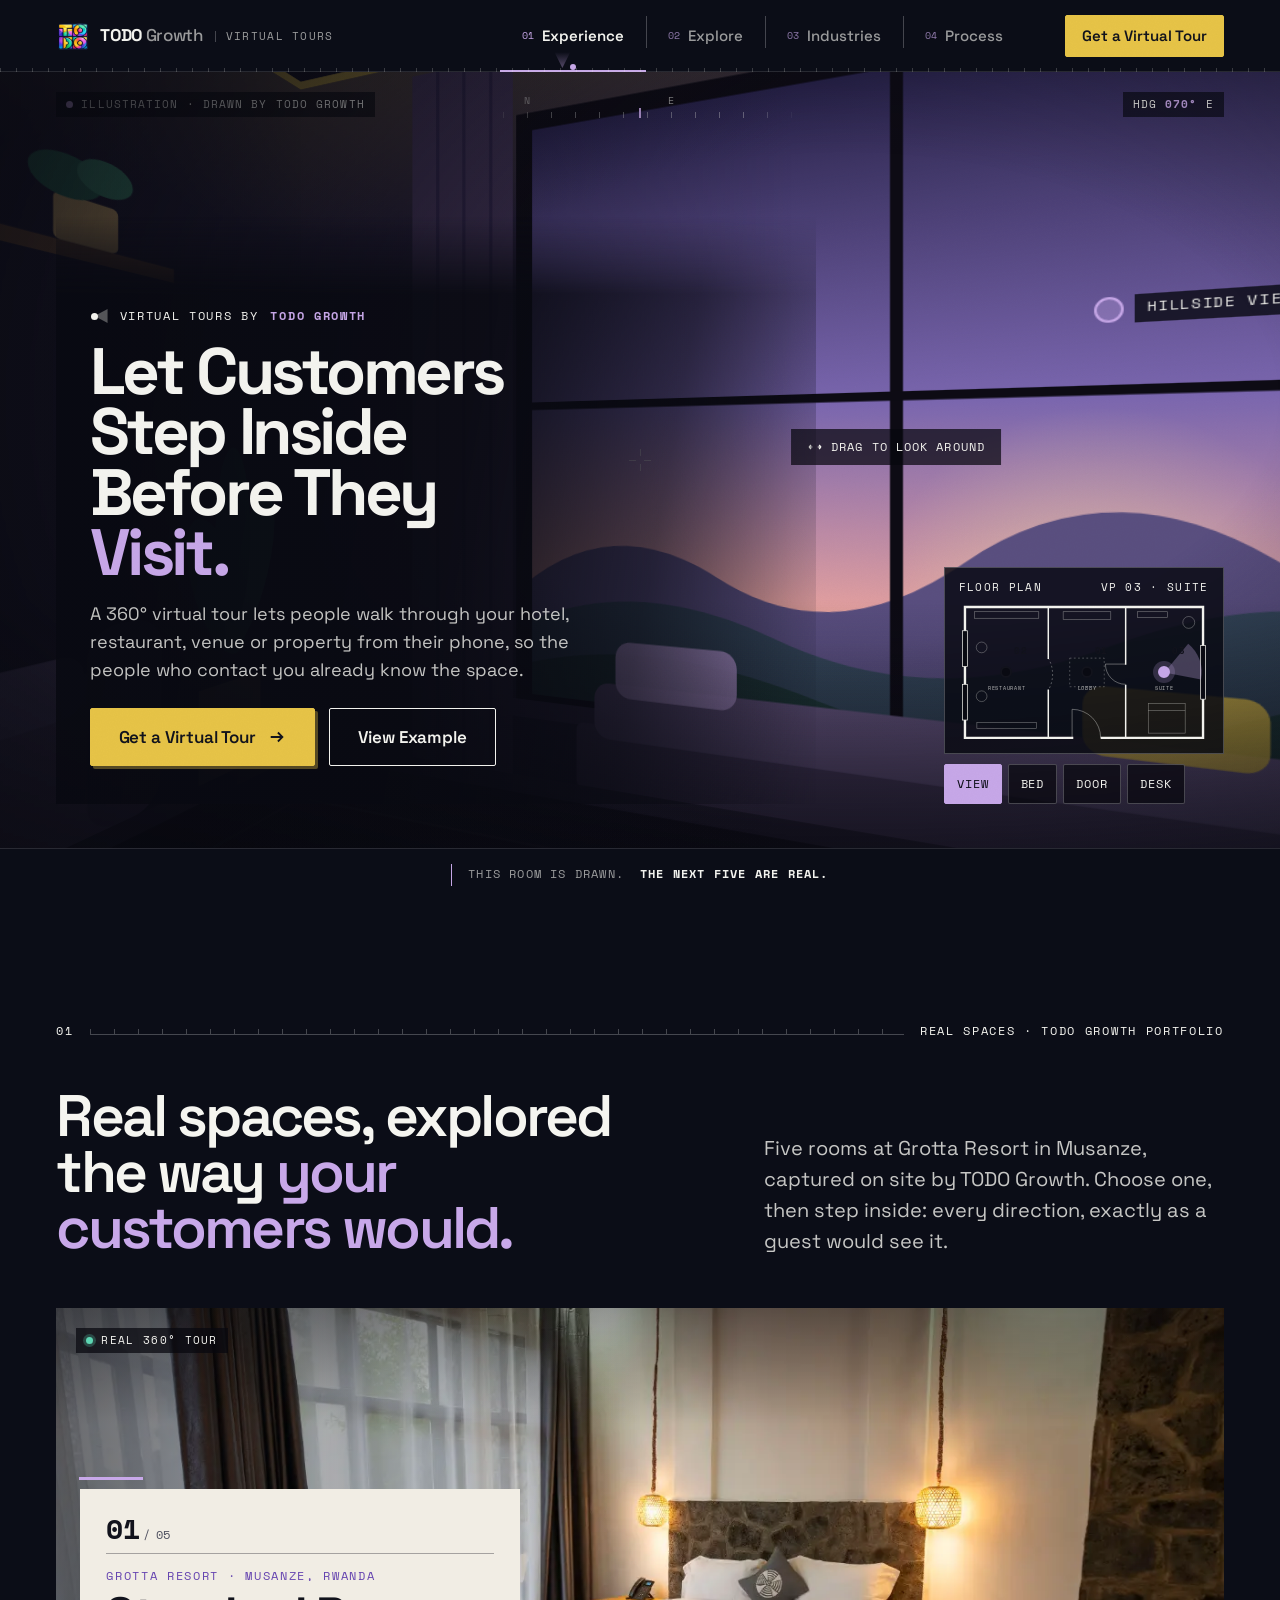
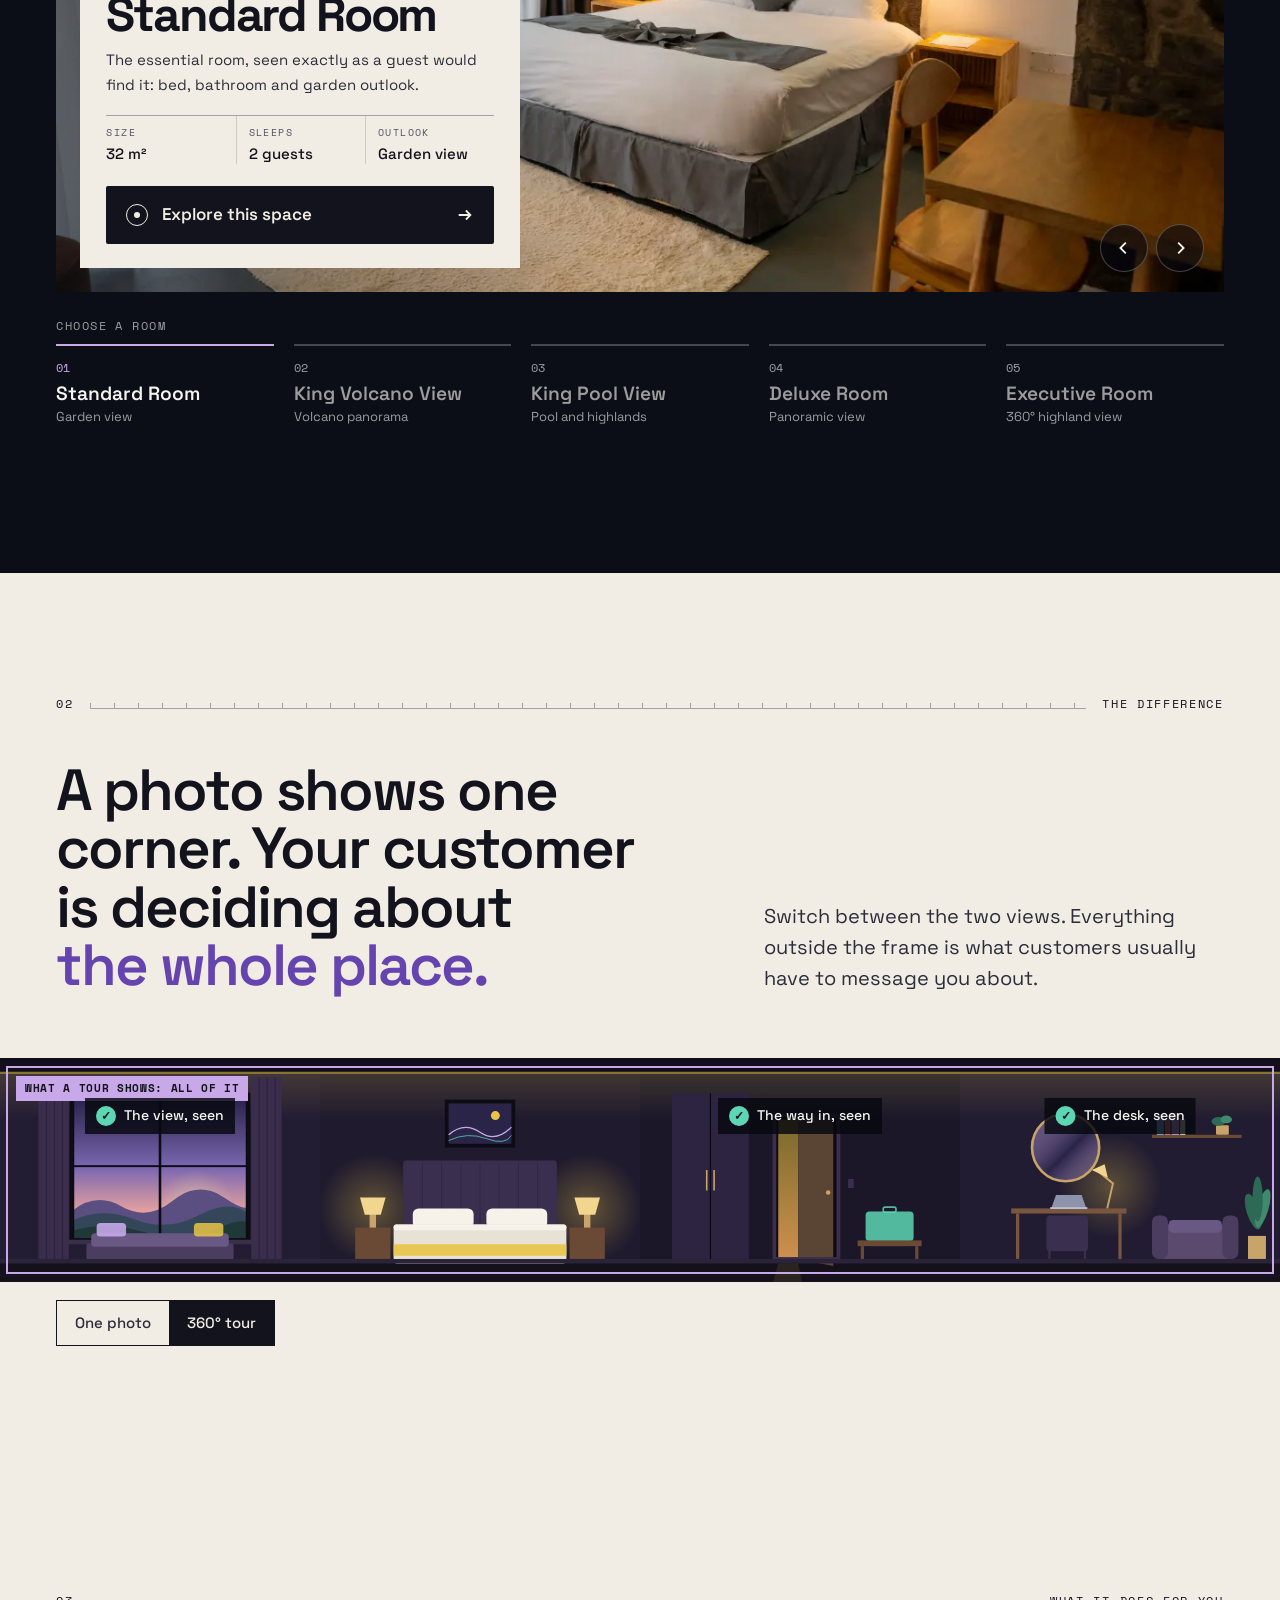
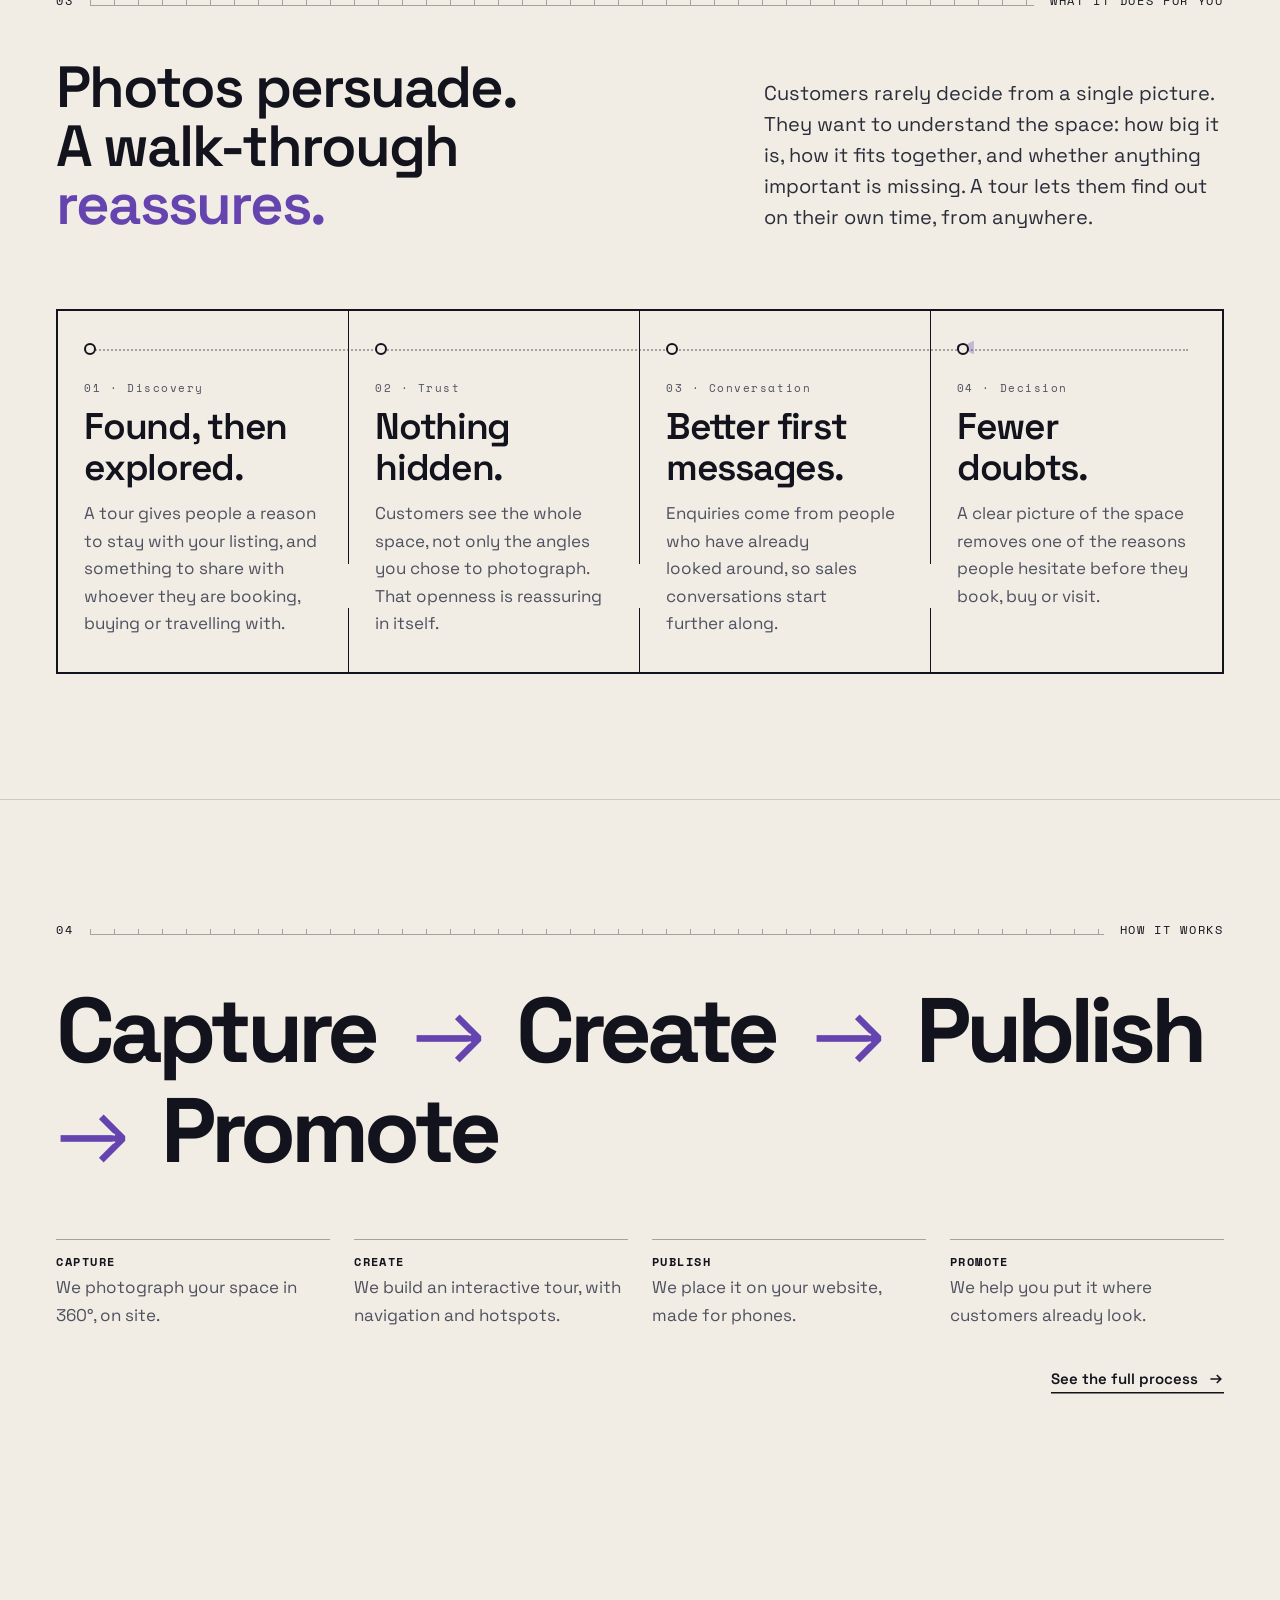
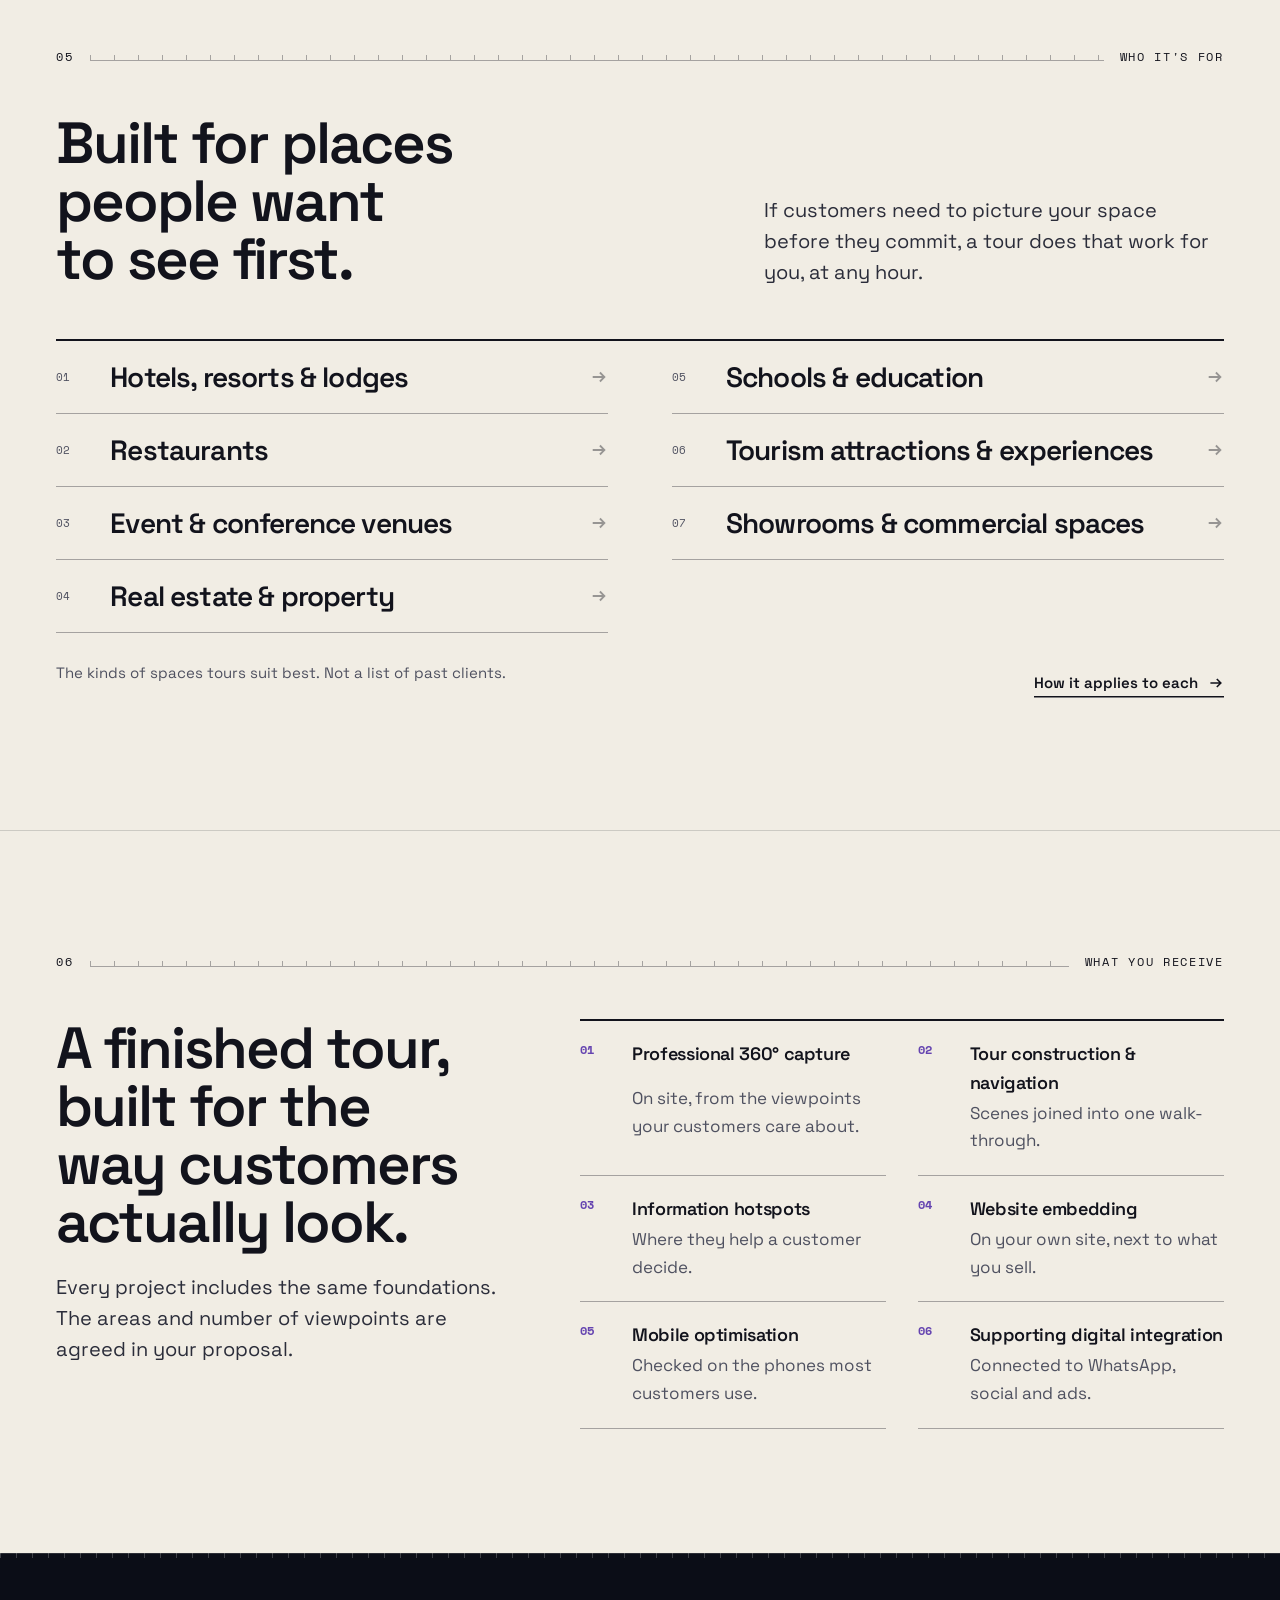
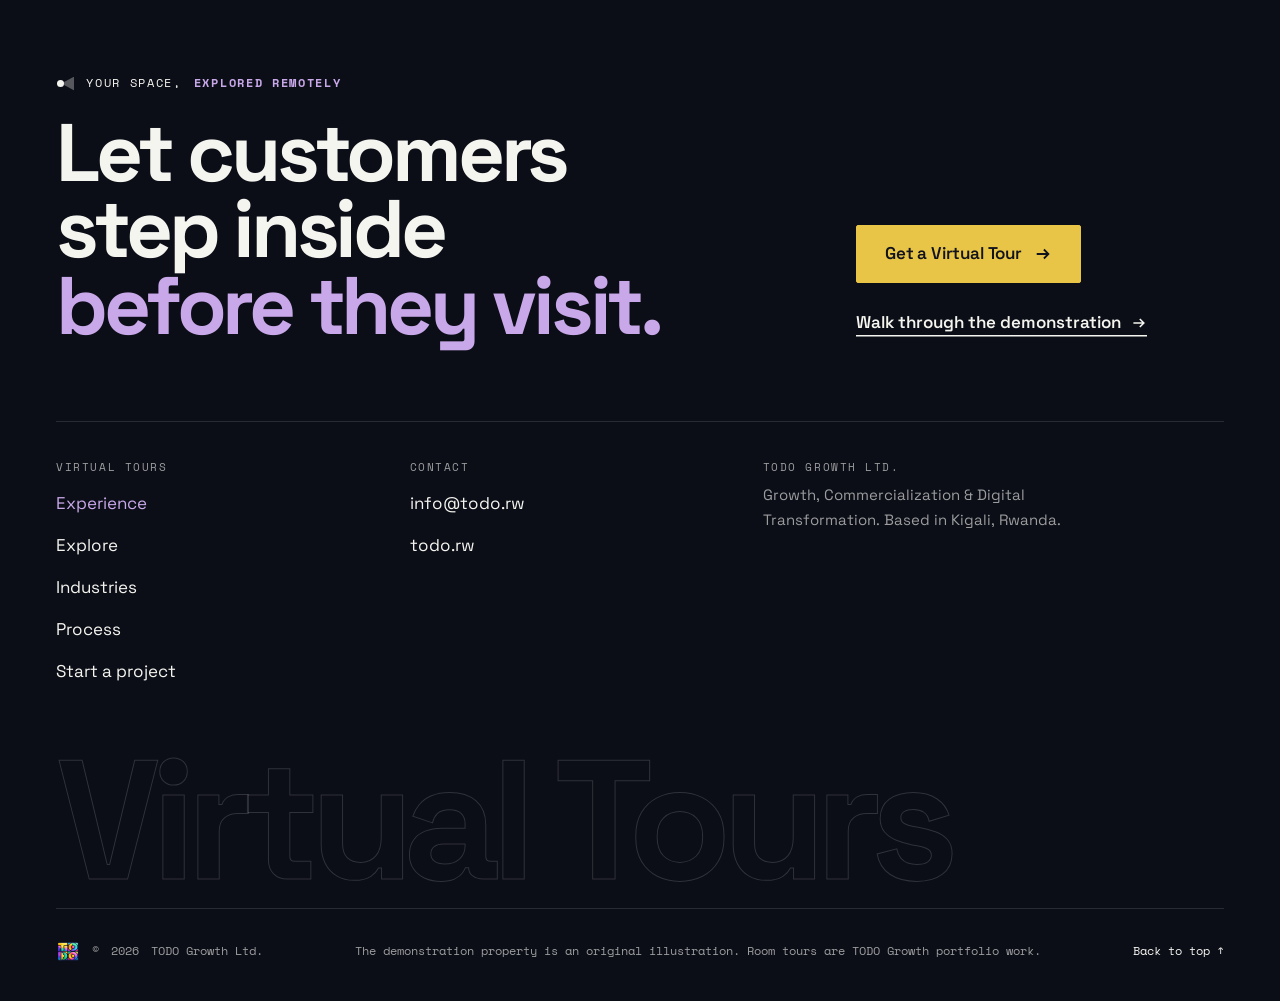
==== index.html @ 9c215174 "first commit" ====
<!doctype html>
<html lang="en">
  <head>
    <meta charset="utf-8" />
    <meta name="viewport" content="width=device-width, initial-scale=1" />
    <meta name="robots" content="noindex" />
    <title>Virtual Tours | TODO Growth</title>
    <script>
      // Keep UTM parameters and fbclid when forwarding to the landing page.
      location.replace("virtual-tours/" + location.search + location.hash);
    </script>
    <noscript><meta http-equiv="refresh" content="0; url=virtual-tours/" /></noscript>
  </head>
  <body style="background: #0b0d17; color: #f5f5f0; font-family: system-ui, sans-serif">
    <p><a href="virtual-tours/" style="color: #e8c547">Continue to TODO Growth Virtual Tours</a></p>
  </body>
</html>
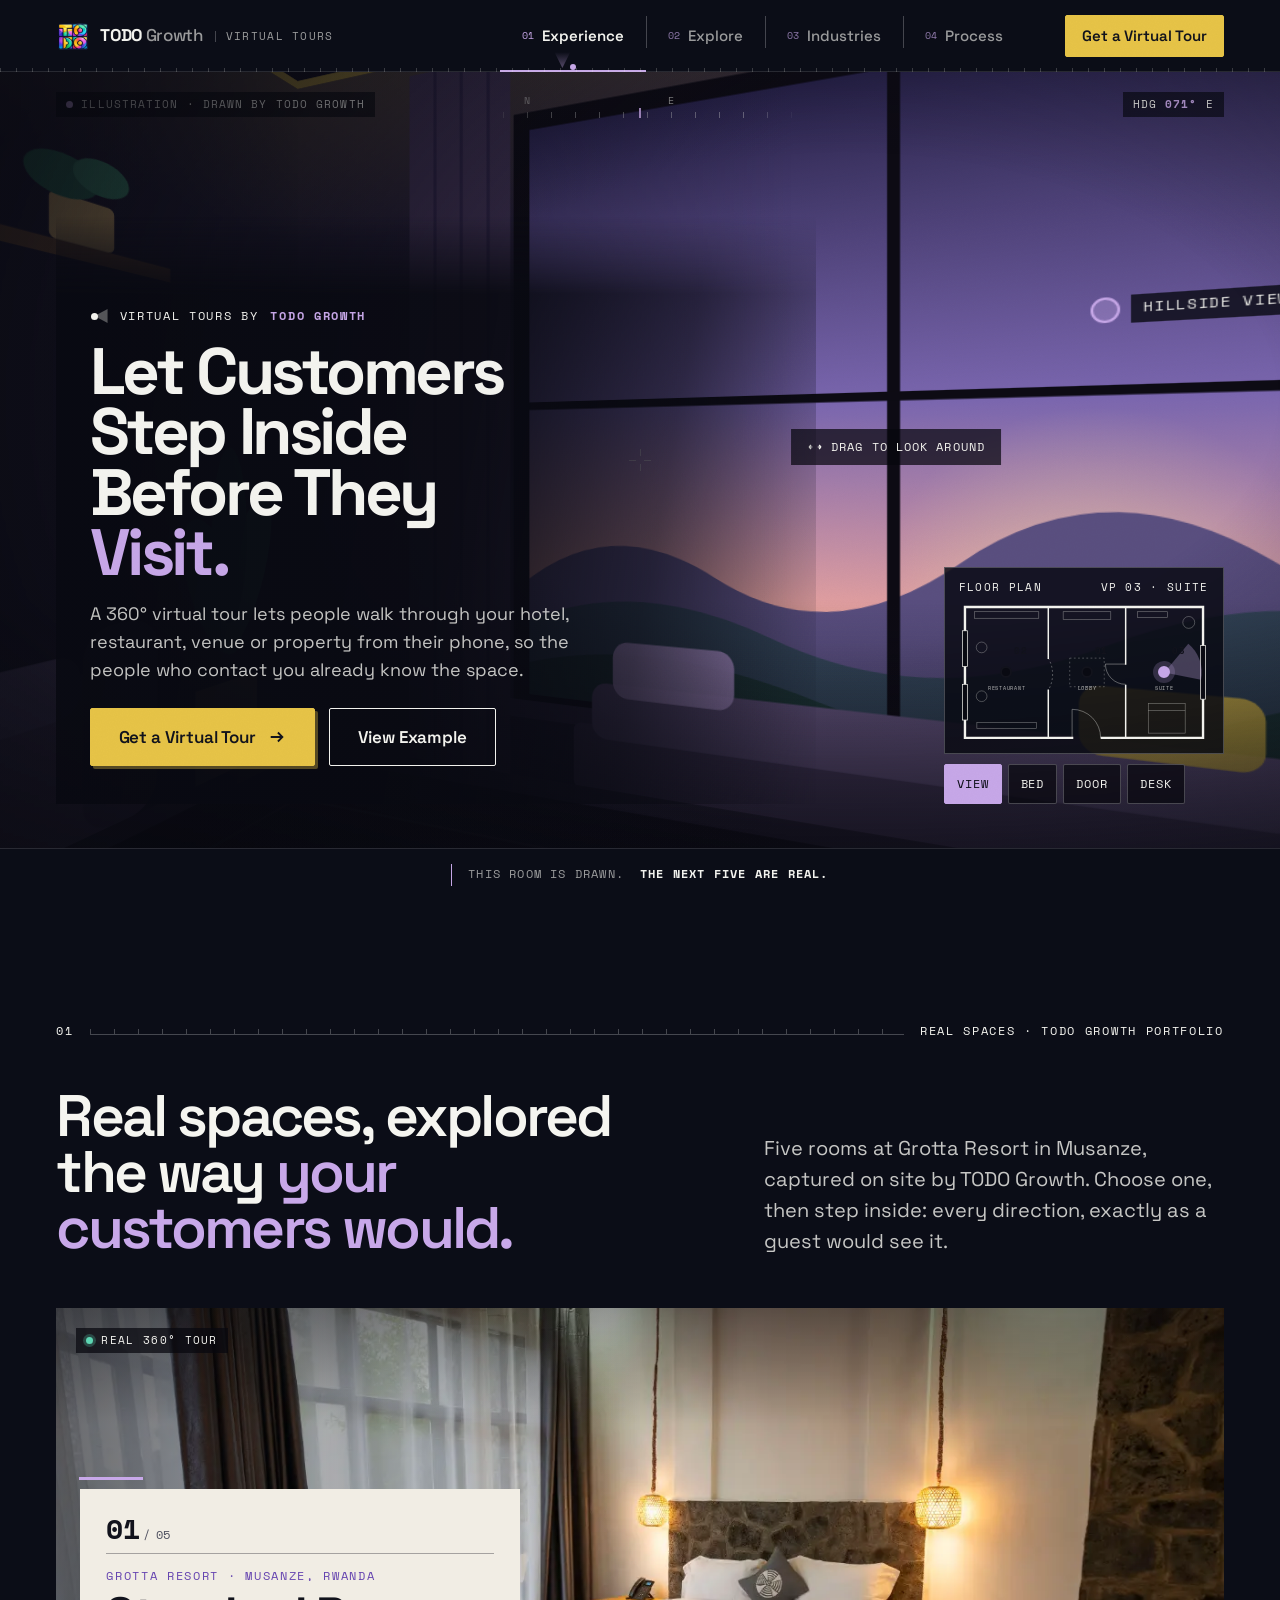
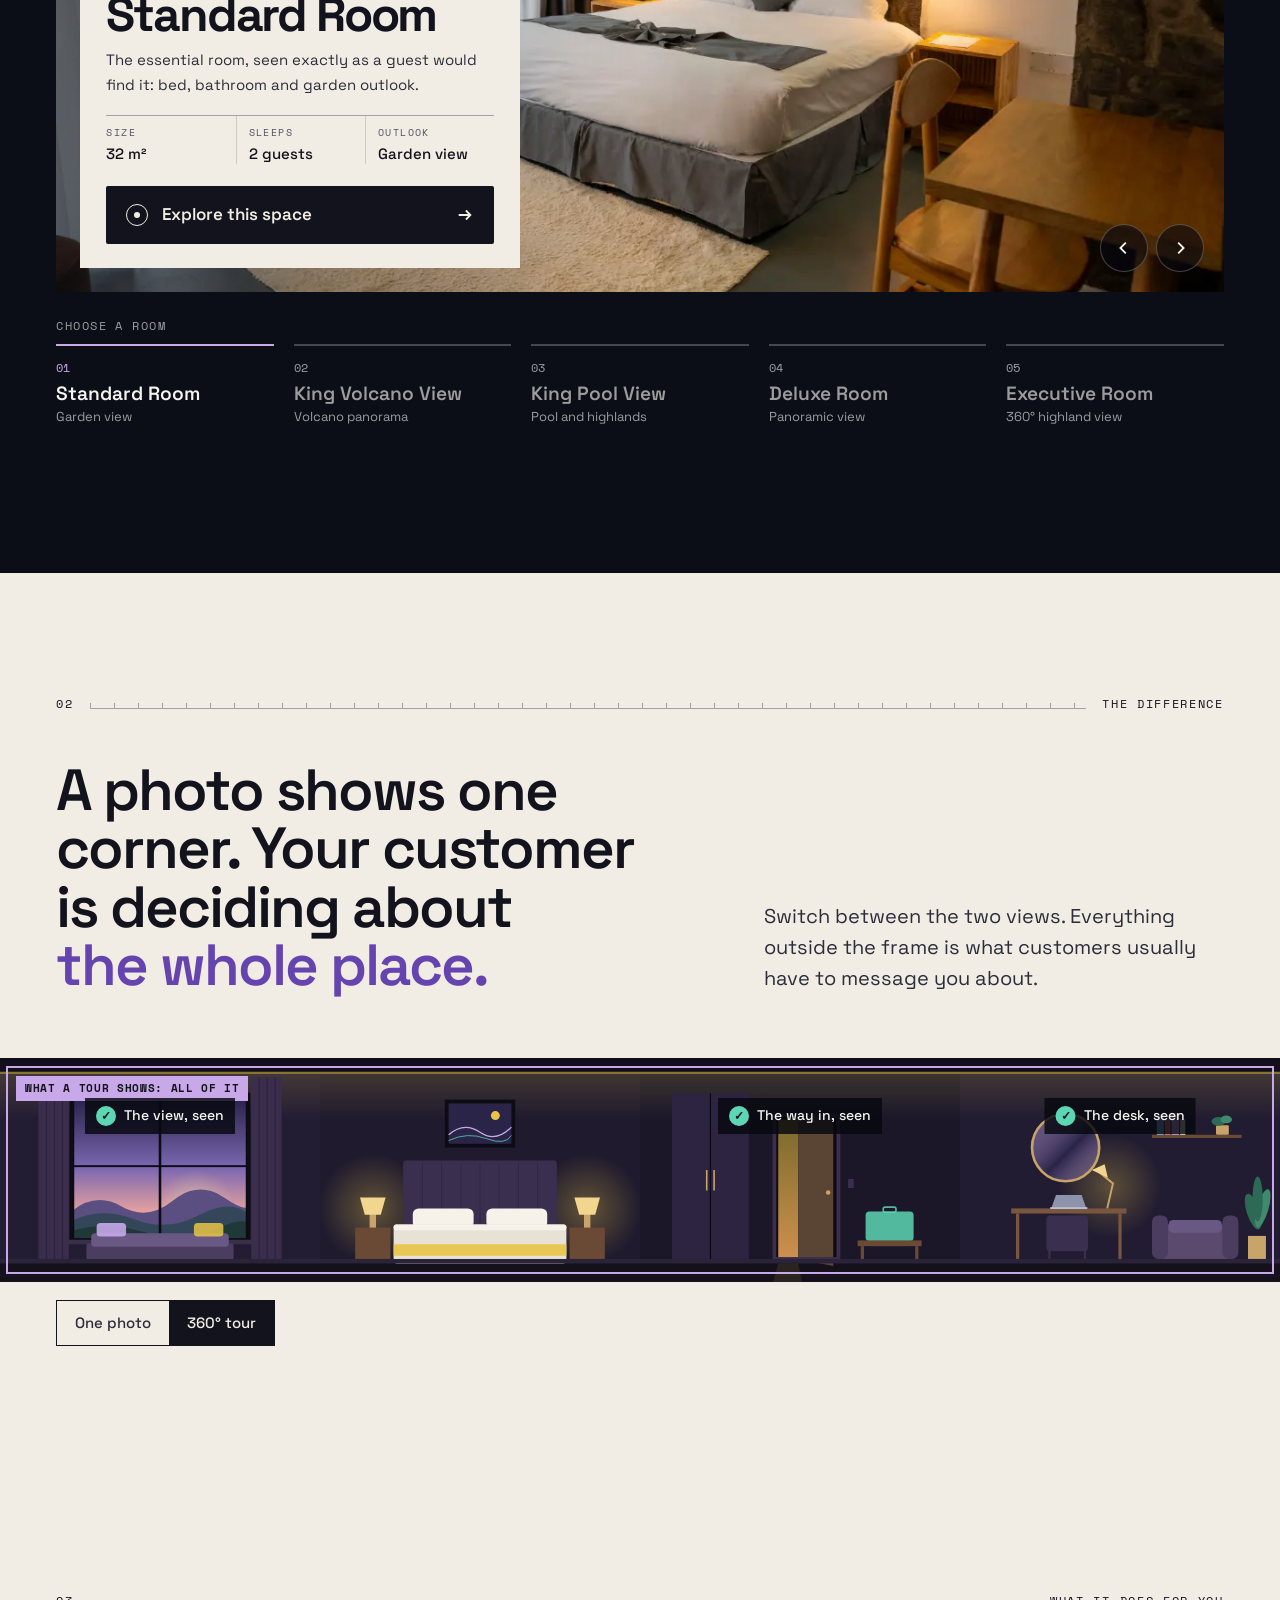
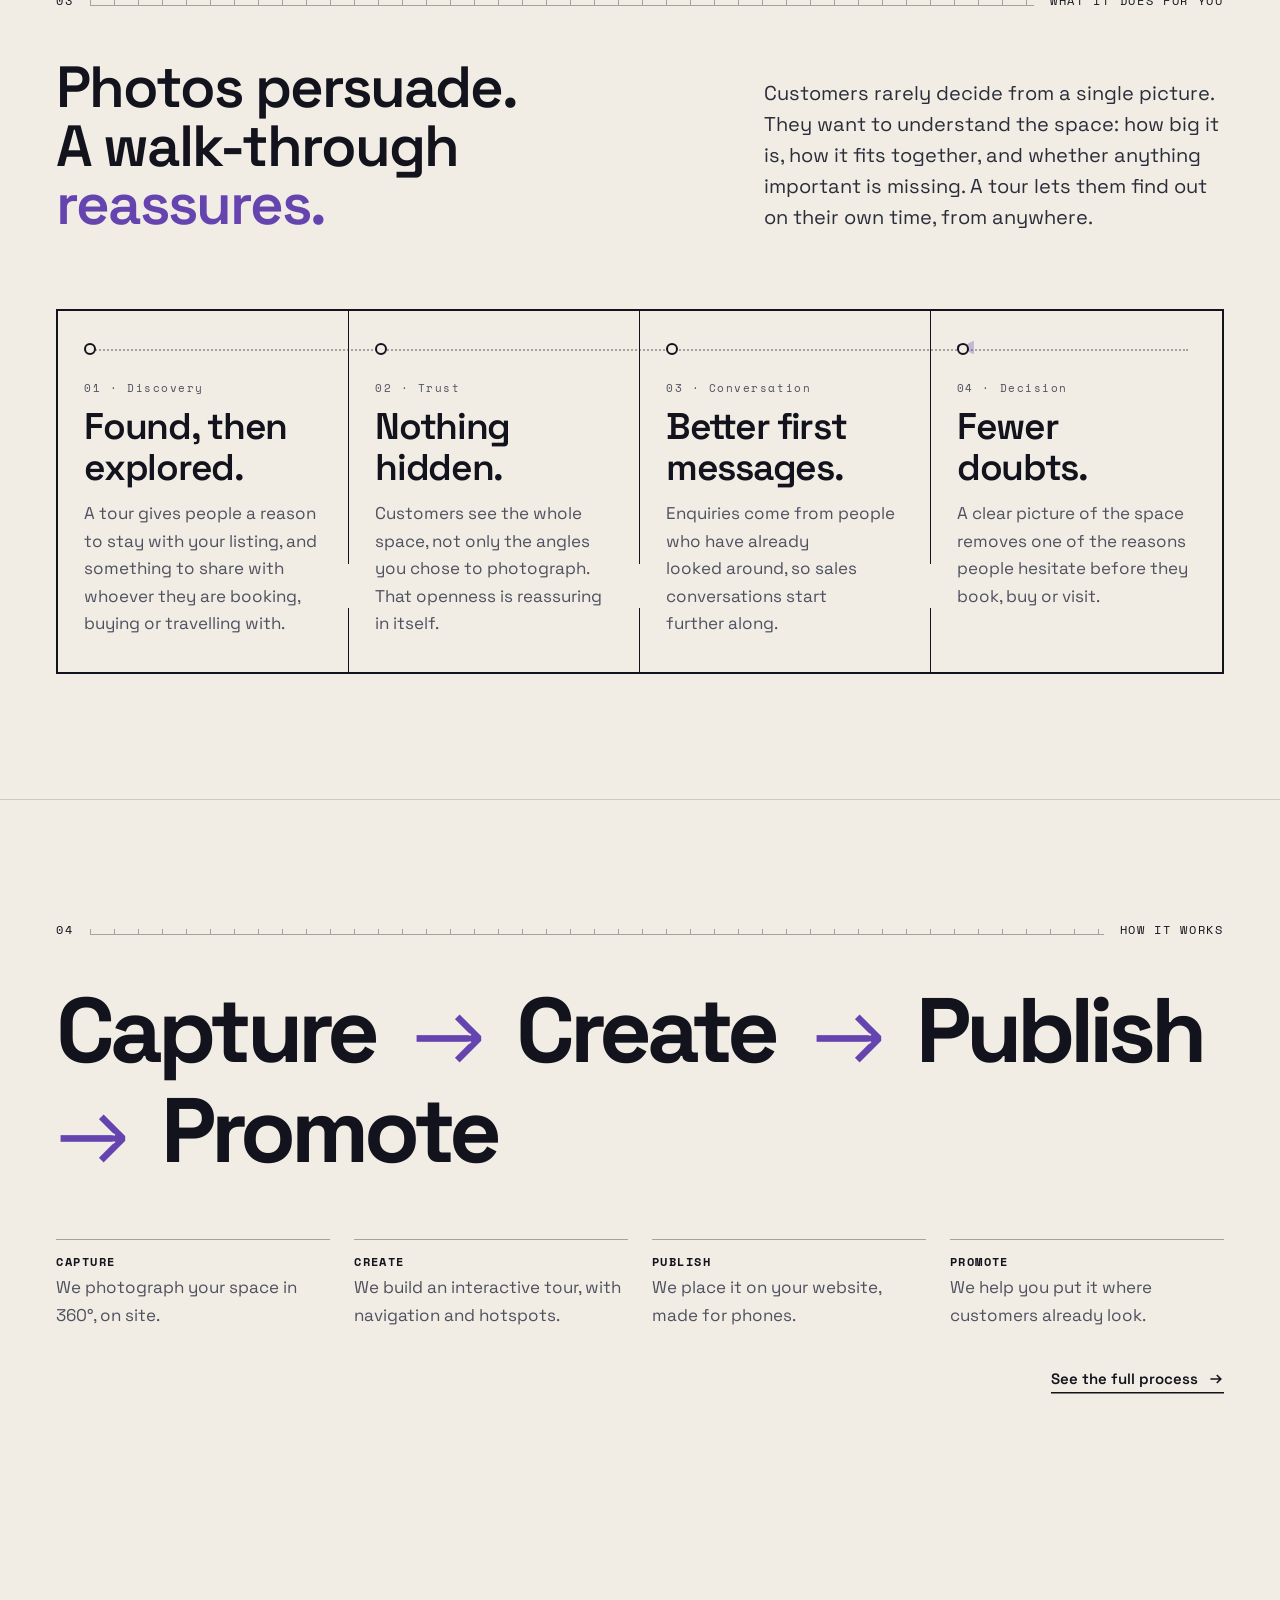
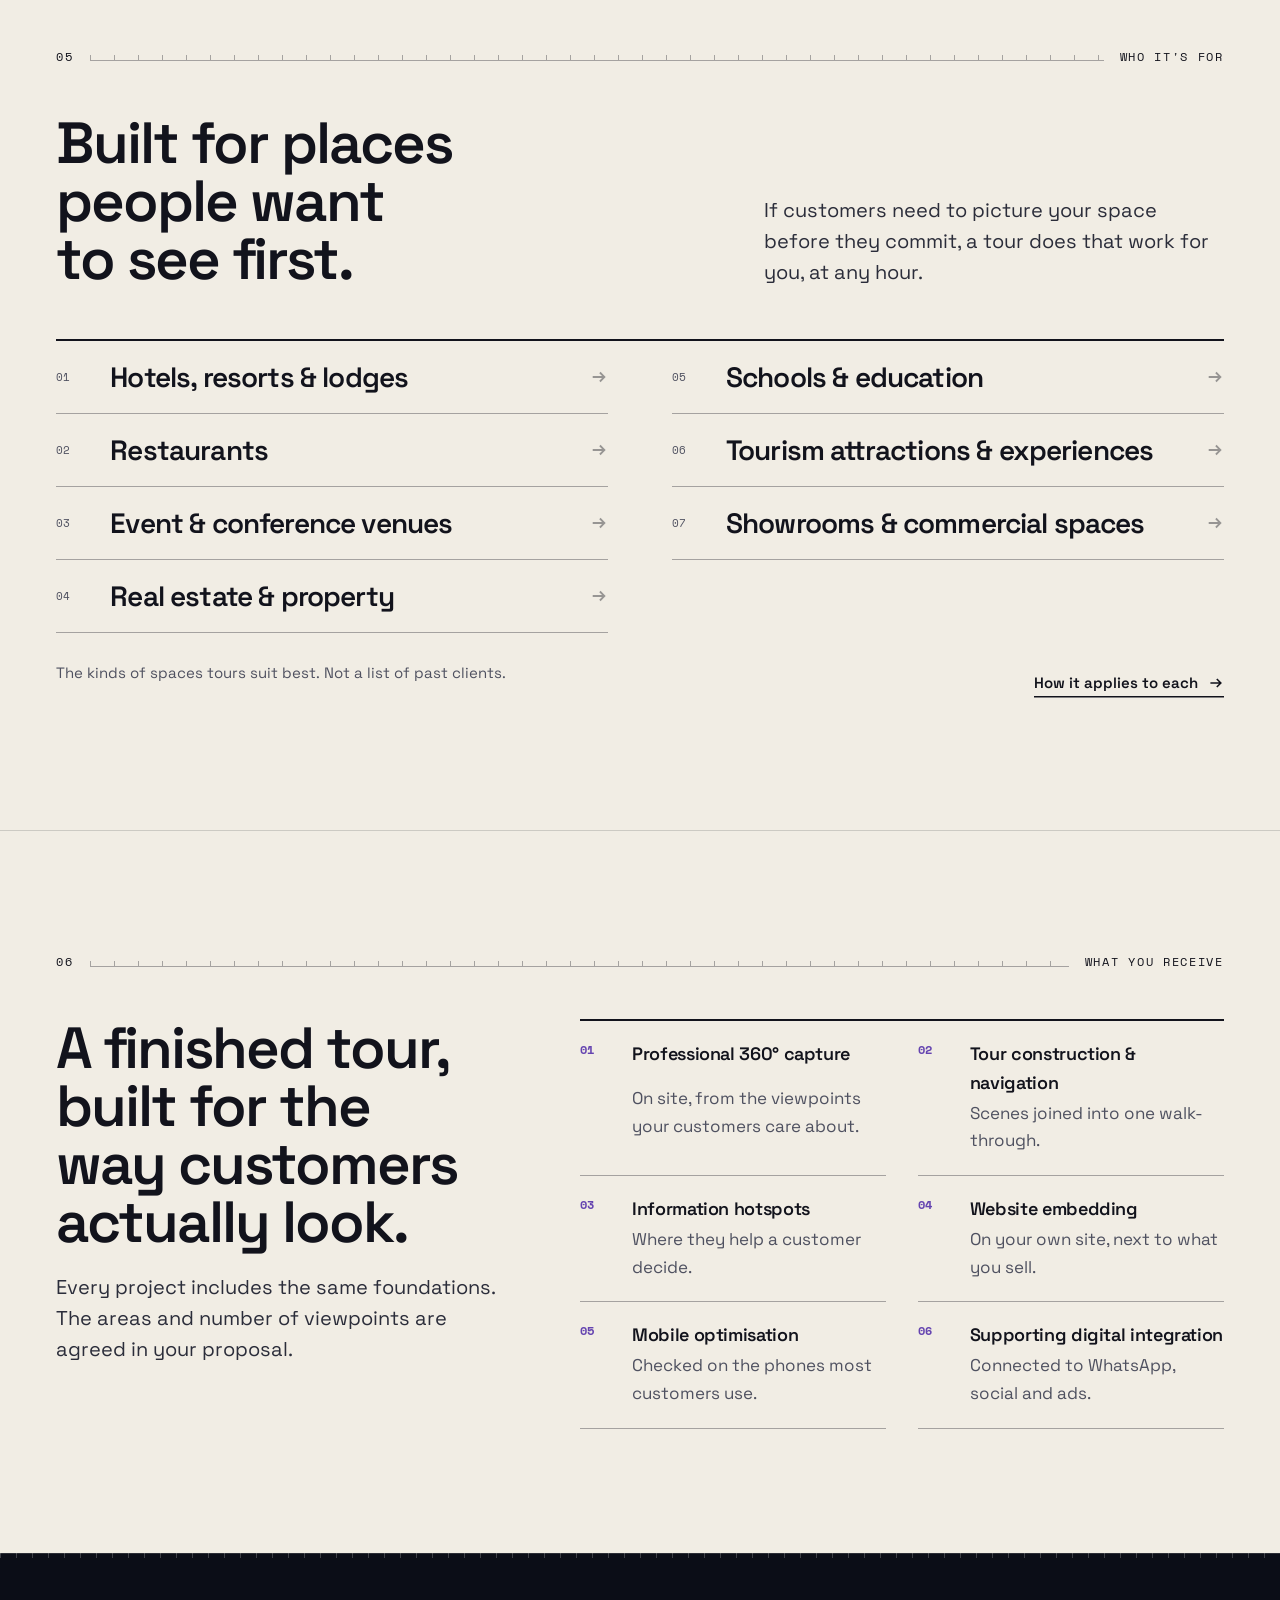
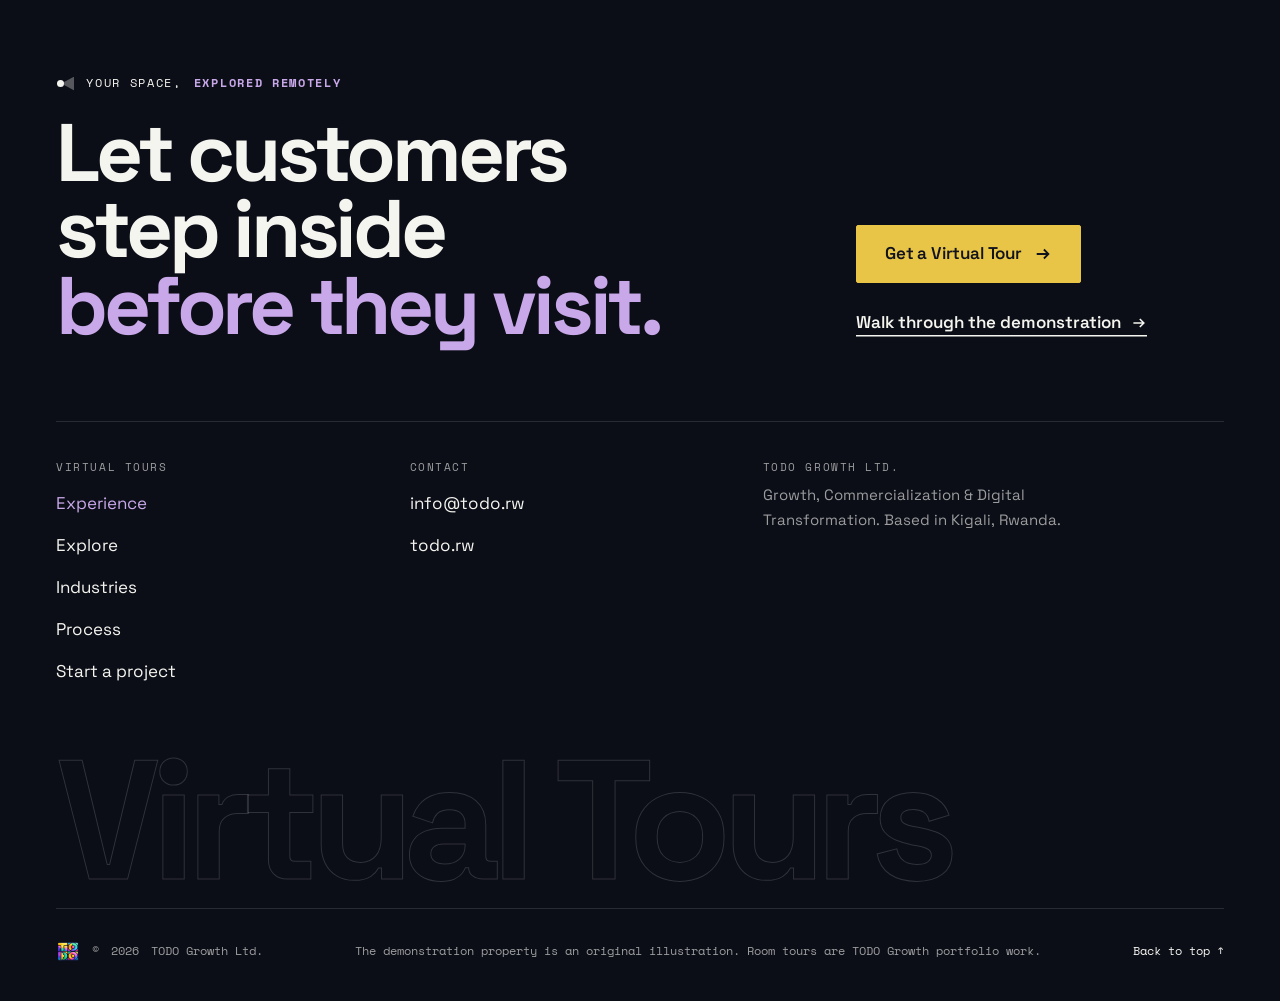
==== commit 7072aa9e: "root changes" ====
--- a/index.html
+++ b/index.html
@@ -1,17 +1,305 @@
 <!doctype html>
-<html lang="en">
+<html lang="en" class="no-js">
   <head>
     <meta charset="utf-8" />
-    <meta name="viewport" content="width=device-width, initial-scale=1" />
-    <meta name="robots" content="noindex" />
-    <title>Virtual Tours | TODO Growth</title>
-    <script>
-      // Keep UTM parameters and fbclid when forwarding to the landing page.
-      location.replace("virtual-tours/" + location.search + location.hash);
-    </script>
-    <noscript><meta http-equiv="refresh" content="0; url=virtual-tours/" /></noscript>
+    <meta name="viewport" content="width=device-width, initial-scale=1, viewport-fit=cover" />
+    <title>Virtual Tours: Let Customers Step Inside Before They Visit | TODO Growth</title>
+    <meta name="description" content="360° virtual tours for hotels, restaurants, venues, property, schools, attractions and showrooms. Captured on site, built to explore on any phone, ready for your website. By TODO Growth, Kigali." />
+    <!-- Paid-traffic landing pages: kept out of search results. Remove if organic indexing is wanted. -->
+    <meta name="robots" content="noindex, follow" />
+    <meta name="theme-color" content="#f1ede4" />
+    <meta property="og:type" content="website" />
+    <meta property="og:site_name" content="TODO Growth" />
+    <meta property="og:title" content="Let Customers Step Inside Before They Visit | TODO Growth" />
+    <meta property="og:description" content="Immersive 360° virtual tours that help customers explore your space before they book, buy or visit." />
+    <link rel="icon" type="image/webp" href="assets/img/brand/todo-logo-192.webp" />
+    <link rel="preconnect" href="https://fonts.googleapis.com" />
+    <link rel="preconnect" href="https://fonts.gstatic.com" crossorigin />
+    <link rel="stylesheet" href="https://fonts.googleapis.com/css2?family=Space+Grotesk:wght@400;500;600;700&amp;family=Space+Mono:wght@400;700&amp;display=swap" media="print" onload="this.media='all'" />
+    <noscript><link rel="stylesheet" href="https://fonts.googleapis.com/css2?family=Space+Grotesk:wght@400;500;600;700&amp;family=Space+Mono:wght@400;700&amp;display=swap" /></noscript>
+    <link rel="stylesheet" href="assets/css/site.css" />
+    <script>document.documentElement.classList.replace("no-js", "js");</script>
+    <link rel="modulepreload" href="assets/js/config.js" />
+    <link rel="modulepreload" href="assets/js/attribution.js" />
+    <link rel="modulepreload" href="assets/js/tracking.js" />
+    <link rel="modulepreload" href="assets/js/site.js" />
+    <link rel="modulepreload" href="assets/js/room-art.js" />
+    <link rel="modulepreload" href="assets/js/demo-room.js" />
+    <script type="module" src="assets/js/main.js"></script>
   </head>
-  <body style="background: #0b0d17; color: #f5f5f0; font-family: system-ui, sans-serif">
-    <p><a href="virtual-tours/" style="color: #e8c547">Continue to TODO Growth Virtual Tours</a></p>
+
+  <body data-page="experience">
+    <a class="skip-link" href="#main">Skip to content</a>
+    <div class="review-bar" data-review-bar hidden>
+      <div class="wrap review-bar-inner"><strong>Review mode. Not the production view.</strong><span data-review-list></span><a data-review-prod href="?review=0">See production view</a></div>
+    </div>
+
+    <header class="site-head" data-head>
+      <div class="wrap site-head-inner">
+        <a class="brand" href="./" aria-label="TODO Growth Virtual Tours, home">
+          <img src="assets/img/brand/todo-logo-192.webp" alt="" width="34" height="34" />
+          <span class="brand-word">TODO <span>Growth</span></span>
+          <span class="brand-tag">Virtual Tours</span>
+        </a>
+        <nav class="nav" aria-label="Main" data-nav>
+          <ul>
+            <li><a href="./" aria-current="page"><span class="n">01</span>Experience</a></li>
+            <li><a href="explore/"><span class="n">02</span>Explore</a></li>
+            <li><a href="industries/"><span class="n">03</span>Industries</a></li>
+            <li><a href="process/"><span class="n">04</span>Process</a></li>
+          </ul>
+          <span class="nav-marker" aria-hidden="true" data-nav-marker></span>
+        </nav>
+        <a class="btn btn-primary btn-sm head-cta" href="start/" data-placement="header">Get a Virtual Tour</a>
+        <button class="menu-btn" type="button" aria-expanded="false" aria-controls="menu" data-menu-open><span class="menu-btn-icon" aria-hidden="true"></span>Menu</button>
+      </div>
+    </header>
+
+    <div class="menu" id="menu" role="dialog" aria-modal="true" aria-label="Site menu" data-menu>
+      <div class="wrap">
+        <div class="menu-top">
+          <span class="brand"><img src="assets/img/brand/todo-logo-192.webp" alt="" width="34" height="34" /><span class="brand-word">TODO <span>Growth</span></span></span>
+          <button class="menu-btn" type="button" data-menu-close>Close</button>
+        </div>
+        <ul class="menu-plan">
+          <li style="--i: 0"><a href="./" aria-current="page"><span class="vp" aria-hidden="true"></span><span class="room-no">01</span><span><span class="room-name">Experience</span><br /><span class="room-desc">The idea, in one walk-through</span></span></a></li>
+          <li style="--i: 1"><a href="explore/"><span class="vp" aria-hidden="true"></span><span class="room-no">02</span><span><span class="room-name">Explore</span><br /><span class="room-desc">Try the demonstration</span></span></a></li>
+          <li style="--i: 2"><a href="industries/"><span class="vp" aria-hidden="true"></span><span class="room-no">03</span><span><span class="room-name">Industries</span><br /><span class="room-desc">Where tours help</span></span></a></li>
+          <li style="--i: 3"><a href="process/"><span class="vp" aria-hidden="true"></span><span class="room-no">04</span><span><span class="room-name">Process</span><br /><span class="room-desc">How a project runs</span></span></a></li>
+        </ul>
+        <div class="menu-cta">
+          <a class="btn btn-primary btn-lg btn-block" href="start/" data-placement="menu">Get a Virtual Tour</a>
+          <a class="btn btn-ghost btn-block" data-wa data-contact="whatsapp" data-placement="menu" href="#" target="_blank" rel="noopener noreferrer" hidden>Chat on WhatsApp</a>
+          <p class="menu-meta">05 · Start a project · <a data-email data-contact="email" data-placement="menu" href="mailto:info@todo.rw">info@todo.rw</a></p>
+        </div>
+      </div>
+    </div>
+
+    <main id="main">
+      <!-- ═════════ HERO: THE THRESHOLD ═════════ -->
+      <section class="hero hx night" aria-labelledby="hero-title" data-room-scope>
+        <div class="hx-stage hero-aperture">
+          <div class="room" data-room>
+            <div class="room-viewport" data-room-viewport tabindex="0" role="group" aria-roledescription="360° viewer" aria-label="Illustrated demonstration suite, drawn by TODO Growth" aria-describedby="room-help"></div>
+            <div class="room-hud" aria-hidden="true">
+              <span class="hud-tag"><i></i>Illustration<span class="hide-sm"> · drawn by TODO Growth</span></span>
+              <span class="hud-heading">HDG <b data-room-heading>000°</b> <span data-room-cardinal>N</span></span>
+              <span class="hud-reticle"></span>
+              <span class="hud-hint"><svg viewBox="0 0 24 24" width="16" height="16"><path d="M8 12H3m0 0l3-3m-3 3l3 3M16 12h5m0 0l-3-3m3 3l-3 3" fill="none" stroke="currentColor" stroke-width="1.8"/></svg>Drag to look around</span>
+              <div class="hud-compass">
+                <div class="hud-compass-track" data-room-compass>
+                  <span style="--a: -360">N</span><span style="--a: -270">E</span><span style="--a: -180">S</span><span style="--a: -90">W</span><span style="--a: 0">N</span><span style="--a: 90">E</span><span style="--a: 180">S</span><span style="--a: 270">W</span><span style="--a: 360">N</span><span style="--a: 450">E</span><span style="--a: 540">S</span><span style="--a: 630">W</span>
+                </div>
+                <span class="hud-compass-caret"></span>
+              </div>
+            </div>
+            <p id="room-help" class="sr-only">An illustrated room you can look around. Use the left and right arrow keys to turn, up and down to tilt, and Home to face the window. Or use the Turn to buttons.</p>
+            <p class="sr-only" aria-live="polite" data-room-live></p>
+          </div>
+          <div class="hx-doors" aria-hidden="true">
+            <span class="hx-door hx-door--l"><span class="hx-door-mark">VP 03</span></span>
+            <span class="hx-door hx-door--r"><span class="hx-door-mark">Suite · 360°</span></span>
+          </div>
+        </div>
+
+        <div class="hx-plate">
+          <div class="hx-head">
+            <p class="eyebrow in-rise" style="--d: 0"><span class="vp" aria-hidden="true"></span>Virtual tours by <b>TODO Growth</b></p>
+            <h1 id="hero-title" class="hero-title">
+              <span class="ln" style="--d: 1">Let Customers</span>
+              <span class="ln" style="--d: 2">Step Inside</span>
+              <span class="ln" style="--d: 3">Before They</span>
+              <span class="ln hl" style="--d: 4">Visit.</span>
+            </h1>
+          </div>
+          <p class="lead hero-lead in-rise" style="--d: 3">A 360° virtual tour lets people walk through your hotel, restaurant, venue or property from their phone, so the people who contact you already know the space.</p>
+          <div class="hero-ctas in-rise" style="--d: 2" data-hero-ctas>
+            <a class="btn btn-primary btn-lg" href="start/" data-placement="hero">Get a Virtual Tour <svg class="arr" viewBox="0 0 20 20" width="18" height="18" aria-hidden="true"><path d="M3 10h13M11 5l5 5-5 5" fill="none" stroke="currentColor" stroke-width="2"/></svg></a>
+            <a class="btn btn-ghost btn-lg" href="explore/" data-view-example>View Example</a>
+          </div>
+        </div>
+
+        <div class="hx-tools">
+          <div class="plan-card hero-plan">
+            <p class="plan-card-title"><span>Floor plan</span><span>VP 03 · <span data-room-name>Suite</span></span></p>
+            <div class="plan" data-room-plan></div>
+          </div>
+          <div class="room-turns" role="group" aria-label="Turn to" data-room-turns></div>
+        </div>
+
+        <a class="hx-next" href="#spaces"><span class="hx-next-line" aria-hidden="true"></span>This room is drawn. <b>The next five are real.</b></a>
+      </section>
+
+      <!-- ═════════ REAL SPACES ═════════ -->
+      <section class="gallery night" id="spaces" aria-labelledby="spaces-title">
+        <div class="wrap">
+          <div class="rule" data-reveal><span>01</span><span class="rule-line"></span><span>Real spaces · TODO Growth portfolio</span></div>
+          <div class="gallery-head">
+            <h2 id="spaces-title" data-reveal>Real spaces, explored the way <span class="hl">your customers would.</span></h2>
+            <p class="lead" data-reveal style="--i: 1" data-gallery-lead>Five rooms at Grotta Resort in Musanze, captured on site by TODO Growth. Choose one, then step inside: every direction, exactly as a guest would see it.</p>
+          </div>
+          <div data-gallery data-start-href="start/" data-explore-href="explore/"></div>
+        </div>
+      </section>
+
+      <!-- ═════════ COMPARE ═════════ -->
+      <section class="compare" aria-labelledby="compare-title">
+        <div class="wrap">
+          <div class="rule" data-reveal><span>02</span><span class="rule-line"></span><span>The difference</span></div>
+          <div class="compare-head">
+            <h2 id="compare-title" data-reveal>A photo shows one corner. Your customer is deciding about <span class="hl">the whole place.</span></h2>
+            <p class="lead" data-reveal style="--i: 1">Switch between the two views. Everything outside the frame is what customers usually have to message you about.</p>
+          </div>
+        </div>
+        <figure class="strip" data-strip data-mode="photo">
+          <div class="strip-scroller" tabindex="0" aria-label="The demonstration suite laid out flat, all four walls side by side">
+            <div class="strip-track">
+              <div class="strip-walls" data-strip-track></div>
+              <span class="strip-q" style="left: 12.5%"><span class="q-mark" aria-hidden="true"></span><span class="q-ask">What's the view like?</span><span class="q-done">The view, seen</span></span>
+              <span class="strip-q" style="left: 62.5%"><span class="q-mark" aria-hidden="true"></span><span class="q-ask">Where does the door lead?</span><span class="q-done">The way in, seen</span></span>
+              <span class="strip-q" style="left: 87.5%"><span class="q-mark" aria-hidden="true"></span><span class="q-ask">Is there somewhere to work?</span><span class="q-done">The desk, seen</span></span>
+              <span class="strip-frame" aria-hidden="true"><span class="strip-label strip-label-photo">What a photo shows</span><span class="strip-label strip-label-tour">What a tour shows: all of it</span></span>
+            </div>
+          </div>
+          <figcaption class="wrap strip-caption">
+            <div class="segmented" role="group" aria-label="Compare">
+              <button type="button" data-strip-mode="photo" aria-pressed="true">One photo</button>
+              <button type="button" data-strip-mode="tour" aria-pressed="false">360° tour</button>
+            </div>
+            <span class="strip-swipe">Swipe along the room</span>
+          </figcaption>
+        </figure>
+      </section>
+
+      <!-- ═════════ WHY ═════════ -->
+      <section class="why" aria-labelledby="why-title">
+        <div class="wrap">
+          <div class="rule" data-reveal><span>03</span><span class="rule-line"></span><span>What it does for you</span></div>
+          <div class="why-head">
+            <h2 id="why-title" data-reveal>Photos persuade. A walk-through <span class="hl">reassures.</span></h2>
+            <p class="lead" data-reveal style="--i: 1">
+              Customers rarely decide from a single picture. They want to understand the space: how big it is, how it
+              fits together, and whether anything important is missing. A tour lets them find out on their own time,
+              from anywhere.
+            </p>
+          </div>
+          <div class="route" data-route data-reveal>
+            <span class="route-path" aria-hidden="true"></span>
+            <span class="route-walker" aria-hidden="true"><span class="vp"></span></span>
+            <div class="route-room"><span class="vp-stop" aria-hidden="true"></span><span class="route-no">01 · Discovery</span><h3>Found, then explored.</h3><p>A tour gives people a reason to stay with your listing, and something to share with whoever they are booking, buying or travelling with.</p></div>
+            <div class="route-room"><span class="vp-stop" aria-hidden="true"></span><span class="route-no">02 · Trust</span><h3>Nothing hidden.</h3><p>Customers see the whole space, not only the angles you chose to photograph. That openness is reassuring in itself.</p></div>
+            <div class="route-room"><span class="vp-stop" aria-hidden="true"></span><span class="route-no">03 · Conversation</span><h3>Better first messages.</h3><p>Enquiries come from people who have already looked around, so sales conversations start further along.</p></div>
+            <div class="route-room"><span class="vp-stop" aria-hidden="true"></span><span class="route-no">04 · Decision</span><h3>Fewer doubts.</h3><p>A clear picture of the space removes one of the reasons people hesitate before they book, buy or visit.</p></div>
+          </div>
+        </div>
+      </section>
+
+      <!-- ═════════ PROCESS LINE ═════════ -->
+      <section class="steps-line" aria-labelledby="steps-title">
+        <div class="wrap">
+          <div class="rule" data-reveal><span>04</span><span class="rule-line"></span><span>How it works</span></div>
+          <h2 id="steps-title" class="sr-only">How it works: Capture, Create, Publish, Promote</h2>
+          <p class="steps-type" data-reveal aria-hidden="true">
+            <span class="w" style="--i: 0">Capture</span><span class="w sep" style="--i: 1">→</span><span class="w" style="--i: 2">Create</span><span class="w sep" style="--i: 3">→</span><span class="w" style="--i: 4">Publish</span><span class="w sep" style="--i: 5">→</span><span class="w" style="--i: 6">Promote</span>
+          </p>
+          <ol class="steps-cols">
+            <li data-reveal style="--i: 0"><b>Capture</b>We photograph your space in 360°, on site.</li>
+            <li data-reveal style="--i: 1"><b>Create</b>We build an interactive tour, with navigation and hotspots.</li>
+            <li data-reveal style="--i: 2"><b>Publish</b>We place it on your website, made for phones.</li>
+            <li data-reveal style="--i: 3"><b>Promote</b>We help you put it where customers already look.</li>
+          </ol>
+          <div class="directory-foot"><span></span><a class="link-arrow" href="process/">See the full process <svg class="arr" viewBox="0 0 20 20" width="16" height="16" aria-hidden="true"><path d="M3 10h13M11 5l5 5-5 5" fill="none" stroke="currentColor" stroke-width="2"/></svg></a></div>
+        </div>
+      </section>
+
+      <!-- ═════════ DIRECTORY → INDUSTRIES ═════════ -->
+      <section class="directory" aria-labelledby="dir-title">
+        <div class="wrap">
+          <div class="rule" data-reveal><span>05</span><span class="rule-line"></span><span>Who it's for</span></div>
+          <div class="directory-head">
+            <h2 id="dir-title" data-reveal>Built for places people want to see first.</h2>
+            <p class="lead" data-reveal style="--i: 1">If customers need to picture your space before they commit, a tour does that work for you, at any hour.</p>
+          </div>
+          <ul class="dir-list" data-reveal>
+            <li><a href="industries/#hotels"><span class="n">01</span><span class="name">Hotels, resorts &amp; lodges</span><svg class="arr" viewBox="0 0 20 20" width="18" height="18" aria-hidden="true"><path d="M3 10h13M11 5l5 5-5 5" fill="none" stroke="currentColor" stroke-width="2"/></svg></a></li>
+            <li><a href="industries/#restaurants"><span class="n">02</span><span class="name">Restaurants</span><svg class="arr" viewBox="0 0 20 20" width="18" height="18" aria-hidden="true"><path d="M3 10h13M11 5l5 5-5 5" fill="none" stroke="currentColor" stroke-width="2"/></svg></a></li>
+            <li><a href="industries/#venues"><span class="n">03</span><span class="name">Event &amp; conference venues</span><svg class="arr" viewBox="0 0 20 20" width="18" height="18" aria-hidden="true"><path d="M3 10h13M11 5l5 5-5 5" fill="none" stroke="currentColor" stroke-width="2"/></svg></a></li>
+            <li><a href="industries/#property"><span class="n">04</span><span class="name">Real estate &amp; property</span><svg class="arr" viewBox="0 0 20 20" width="18" height="18" aria-hidden="true"><path d="M3 10h13M11 5l5 5-5 5" fill="none" stroke="currentColor" stroke-width="2"/></svg></a></li>
+            <li><a href="industries/#schools"><span class="n">05</span><span class="name">Schools &amp; education</span><svg class="arr" viewBox="0 0 20 20" width="18" height="18" aria-hidden="true"><path d="M3 10h13M11 5l5 5-5 5" fill="none" stroke="currentColor" stroke-width="2"/></svg></a></li>
+            <li><a href="industries/#tourism"><span class="n">06</span><span class="name">Tourism attractions &amp; experiences</span><svg class="arr" viewBox="0 0 20 20" width="18" height="18" aria-hidden="true"><path d="M3 10h13M11 5l5 5-5 5" fill="none" stroke="currentColor" stroke-width="2"/></svg></a></li>
+            <li><a href="industries/#showrooms"><span class="n">07</span><span class="name">Showrooms &amp; commercial spaces</span><svg class="arr" viewBox="0 0 20 20" width="18" height="18" aria-hidden="true"><path d="M3 10h13M11 5l5 5-5 5" fill="none" stroke="currentColor" stroke-width="2"/></svg></a></li>
+          </ul>
+          <div class="directory-foot">
+            <p>The kinds of spaces tours suit best. Not a list of past clients.</p>
+            <a class="link-arrow" href="industries/">How it applies to each <svg class="arr" viewBox="0 0 20 20" width="16" height="16" aria-hidden="true"><path d="M3 10h13M11 5l5 5-5 5" fill="none" stroke="currentColor" stroke-width="2"/></svg></a>
+          </div>
+        </div>
+      </section>
+
+      <!-- ═════════ WHAT YOU RECEIVE ═════════ -->
+      <section class="deliver" aria-labelledby="deliver-title">
+        <div class="wrap">
+          <div class="rule" data-reveal><span>06</span><span class="rule-line"></span><span>What you receive</span></div>
+          <div class="deliver-grid">
+            <div>
+              <h2 id="deliver-title" data-reveal>A finished tour, built for the way customers actually look.</h2>
+              <p class="lead" data-reveal style="--i: 1">Every project includes the same foundations. The areas and number of viewpoints are agreed in your proposal.</p>
+              <a class="link-arrow" href="process/" data-reveal style="--i: 2">How each stage works <svg class="arr" viewBox="0 0 20 20" width="16" height="16" aria-hidden="true"><path d="M3 10h13M11 5l5 5-5 5" fill="none" stroke="currentColor" stroke-width="2"/></svg></a>
+            </div>
+            <ol class="deliver-list" data-reveal>
+              <li><span class="n">01</span><b>Professional 360° capture</b><span>On site, from the viewpoints your customers care about.</span></li>
+              <li><span class="n">02</span><b>Tour construction &amp; navigation</b><span>Scenes joined into one walk-through.</span></li>
+              <li><span class="n">03</span><b>Information hotspots</b><span>Where they help a customer decide.</span></li>
+              <li><span class="n">04</span><b>Website embedding</b><span>On your own site, next to what you sell.</span></li>
+              <li><span class="n">05</span><b>Mobile optimisation</b><span>Checked on the phones most customers use.</span></li>
+              <li><span class="n">06</span><b>Supporting digital integration</b><span>Connected to WhatsApp, social and ads.</span></li>
+            </ol>
+          </div>
+        </div>
+      </section>
+
+      <!-- ═════════ FINAL ═════════ -->
+    </main>
+
+    <footer class="site-foot night" data-foot>
+      <div class="foot-rule" aria-hidden="true"></div>
+      <div class="wrap">
+        <div class="foot-lead">
+          <div>
+            <p class="eyebrow"><span class="vp" aria-hidden="true"></span>Your space, <b>explored remotely</b></p>
+            <p class="foot-statement">Let customers step inside <span class="hl">before they visit.</span></p>
+          </div>
+          <div class="foot-cta">
+            <a class="btn btn-primary btn-lg" href="start/" data-placement="footer">Get a Virtual Tour <svg class="arr" viewBox="0 0 20 20" width="18" height="18" aria-hidden="true"><path d="M3 10h13M11 5l5 5-5 5" fill="none" stroke="currentColor" stroke-width="2"/></svg></a>
+            <a class="link-arrow" href="explore/">Walk through the demonstration <svg class="arr" viewBox="0 0 20 20" width="16" height="16" aria-hidden="true"><path d="M3 10h13M11 5l5 5-5 5" fill="none" stroke="currentColor" stroke-width="2"/></svg></a>
+          </div>
+        </div>
+        <div class="foot-grid">
+          <div class="foot-col">
+            <p class="foot-h">Virtual Tours</p>
+            <ul class="foot-links"><li><a href="./" aria-current="page">Experience</a></li><li><a href="explore/">Explore</a></li><li><a href="industries/">Industries</a></li><li><a href="process/">Process</a></li><li><a href="start/">Start a project</a></li></ul>
+          </div>
+          <div class="foot-col">
+            <p class="foot-h">Contact</p>
+            <ul class="foot-links"><li><a data-email data-contact="email" data-placement="footer" href="mailto:info@todo.rw">info@todo.rw</a></li><li><a data-wa data-contact="whatsapp" data-placement="footer" href="#" target="_blank" rel="noopener noreferrer" hidden>WhatsApp</a></li><li><a href="https://todo.rw/">todo.rw</a></li></ul>
+          </div>
+          <div class="foot-col">
+            <p class="foot-h">TODO Growth Ltd.</p>
+            <p class="foot-pos">Growth, Commercialization &amp; Digital Transformation. Based in Kigali, Rwanda.</p>
+          </div>
+        </div>
+        <p class="foot-mark" aria-hidden="true">Virtual Tours</p>
+        <div class="foot-base">
+          <span class="foot-brand"><img src="assets/img/brand/todo-logo-192.webp" alt="" width="24" height="24" loading="lazy" />© <span data-year>2026</span> TODO Growth Ltd.</span>
+          <span>The demonstration property is an original illustration. Room tours are TODO Growth portfolio work.</span>
+          <a class="foot-top" href="#main">Back to top ↑</a>
+        </div>
+      </div>
+    </footer>
+
+    <div class="dock" data-dock>
+      <a class="btn btn-primary" href="start/" data-placement="dock">Get a Virtual Tour</a>
+      <a class="dock-wa" data-wa data-contact="whatsapp" data-placement="dock" href="#" target="_blank" rel="noopener noreferrer" aria-label="Chat on WhatsApp" hidden><svg viewBox="0 0 24 24" width="22" height="22" aria-hidden="true"><path d="M4 20l1.3-3.9A8 8 0 1 1 8 19z" fill="none" stroke="currentColor" stroke-width="1.8"/></svg></a>
+    </div>
   </body>
 </html>
--- a/assets/css/site.css
+++ b/assets/css/site.css
@@ -0,0 +1,5907 @@
+/*
+ * TODO Growth — Virtual Tours
+ * Direction: "Plan & Aperture". The site is an architect's drawing set:
+ * plaster-paper pages drawn in ink, annotated in Space Mono, with dark
+ * apertures cut into them that show the space from the inside. Brand type
+ * (Space Grotesk / Space Mono) and accents follow todo.rw; yellow is the
+ * action colour only.
+ *
+ * Motion language: things are *drawn* (plans, rules), *opened* (apertures
+ * iris open from a viewpoint) and *walked* (spatial dolly between scenes).
+ * The nav's viewpoint marker travels between pages via view transitions.
+ */
+
+/* ── Tokens ─────────────────────────────────────────────────────────────── */
+:root {
+  --paper: #f1ede4;
+  --paper-2: #e9e4d8;
+  --paper-3: #dcd5c5;
+  --ink: #12131c;
+  --ink-2: #2b2d3a;
+  --graphite: #4f5160;
+  --rule: rgba(18, 19, 28, 0.16);
+  --rule-2: rgba(18, 19, 28, 0.34);
+
+  --night: #0b0d17;
+  --night-2: #141626;
+  --night-3: #1c1f33;
+  --on-night: #f5f5f0;
+  --on-night-body: rgba(245, 245, 240, 0.8);
+  --on-night-muted: rgba(245, 245, 240, 0.62);
+  --night-rule: rgba(255, 255, 255, 0.12);
+  --night-rule-2: rgba(255, 255, 255, 0.24);
+
+  --yellow: #e8c547;
+  --yellow-hi: #f2d469;
+  --lilac: #c8a8e9;
+  --violet: #6544b0; /* lilac's text-safe partner on paper (6.0:1) */
+  --teal: #5dd6b3;
+  --teal-ink: #0d6e58;
+  --coral: #e87d7d;
+  --coral-ink: #a63a36;
+
+  --font: "Space Grotesk", ui-sans-serif, system-ui, -apple-system, "Segoe UI", sans-serif;
+  --mono: "Space Mono", ui-monospace, "SFMono-Regular", Menlo, Consolas, monospace;
+
+  --wrap: 1360px;
+  --gutter: clamp(16px, 4.4vw, 64px);
+  --section: clamp(88px, 6vw + 48px, 168px);
+  --head-h: 72px;
+
+  --ease: cubic-bezier(0.16, 1, 0.3, 1);
+  --ease-io: cubic-bezier(0.65, 0, 0.35, 1);
+  --t-fast: 160ms;
+  --t: 280ms;
+  --t-slow: 900ms;
+}
+
+/* ── Base ───────────────────────────────────────────────────────────────── */
+*,
+*::before,
+*::after {
+  box-sizing: border-box;
+}
+html {
+  -webkit-text-size-adjust: 100%;
+  text-size-adjust: 100%;
+  scroll-padding-top: calc(var(--head-h) + 16px);
+  background: var(--paper);
+}
+@media (prefers-reduced-motion: no-preference) {
+  html {
+    scroll-behavior: smooth;
+  }
+}
+body {
+  margin: 0;
+  background: var(--paper);
+  color: var(--graphite);
+  font: 400 1.0625rem/1.62 var(--font);
+  -webkit-font-smoothing: antialiased;
+  -moz-osx-font-smoothing: grayscale;
+  overflow-x: clip;
+}
+/* Restrained plaster grain. */
+body::before {
+  content: "";
+  position: fixed;
+  inset: 0;
+  z-index: 100;
+  pointer-events: none;
+  opacity: 0.32;
+  mix-blend-mode: multiply;
+  background-image: url("data:image/svg+xml,%3Csvg xmlns='http://www.w3.org/2000/svg' width='160' height='160'%3E%3Cfilter id='n'%3E%3CfeTurbulence type='fractalNoise' baseFrequency='.85' numOctaves='2' stitchTiles='stitch'/%3E%3CfeColorMatrix values='0 0 0 0 .07 0 0 0 0 .07 0 0 0 0 .1 0 0 0 .09 0'/%3E%3C/filter%3E%3Crect width='100%25' height='100%25' filter='url(%23n)'/%3E%3C/svg%3E");
+}
+img,
+svg {
+  display: block;
+  max-width: 100%;
+}
+h1,
+h2,
+h3,
+p,
+ul,
+ol,
+figure,
+dl,
+dd {
+  margin: 0;
+}
+ul,
+ol {
+  padding: 0;
+  list-style: none;
+}
+h1,
+h2,
+h3 {
+  color: var(--ink);
+  font-weight: 600;
+  letter-spacing: -0.035em;
+  line-height: 1;
+  text-wrap: balance;
+}
+h2 {
+  font-size: clamp(2rem, 1.15rem + 3.1vw, 3.9rem);
+}
+h3 {
+  font-size: clamp(1.3rem, 1.1rem + 0.8vw, 1.75rem);
+  letter-spacing: -0.025em;
+  line-height: 1.1;
+}
+p {
+  text-wrap: pretty;
+}
+a {
+  color: inherit;
+}
+button,
+input,
+select,
+textarea {
+  font: inherit;
+  color: inherit;
+}
+button {
+  cursor: pointer;
+}
+:focus-visible {
+  outline: 2px solid var(--ink);
+  outline-offset: 3px;
+  border-radius: 2px;
+}
+.night :focus-visible {
+  outline-color: var(--yellow);
+}
+[hidden] {
+  display: none !important;
+}
+.sr-only {
+  position: absolute !important;
+  width: 1px;
+  height: 1px;
+  padding: 0;
+  margin: -1px;
+  overflow: hidden;
+  clip: rect(0 0 0 0);
+  white-space: nowrap;
+  border: 0;
+}
+.skip-link {
+  position: absolute;
+  left: 16px;
+  top: -80px;
+  z-index: 200;
+  padding: 12px 16px;
+  background: var(--yellow);
+  color: var(--ink);
+  font-weight: 600;
+  text-decoration: none;
+}
+.skip-link:focus {
+  top: 12px;
+}
+.wrap {
+  width: 100%;
+  max-width: var(--wrap);
+  margin-inline: auto;
+  padding-inline: var(--gutter);
+}
+.mono {
+  font-family: var(--mono);
+}
+.night {
+  background: var(--night);
+  color: var(--on-night-body);
+}
+.night h1,
+.night h2,
+.night h3 {
+  color: var(--on-night);
+}
+.eyebrow {
+  display: flex;
+  align-items: center;
+  gap: 12px;
+  margin-bottom: 22px;
+  font: 400 0.75rem/1.2 var(--mono);
+  letter-spacing: 0.14em;
+  text-transform: uppercase;
+  color: var(--ink);
+}
+.eyebrow b {
+  font-weight: 700;
+  color: var(--violet);
+}
+.night .eyebrow {
+  color: var(--on-night);
+}
+.night .eyebrow b {
+  color: var(--lilac);
+}
+.lead {
+  font-size: clamp(1.0625rem, 1rem + 0.35vw, 1.25rem);
+  line-height: 1.55;
+  color: var(--ink-2);
+}
+.night .lead {
+  color: var(--on-night-body);
+}
+.hl {
+  color: var(--violet);
+}
+.night .hl {
+  color: var(--lilac);
+}
+.show-sm {
+  display: none;
+}
+@media (max-width: 767.98px) {
+  .hide-sm {
+    display: none !important;
+  }
+  .show-sm {
+    display: revert;
+  }
+}
+
+/* ── Buttons: rectangular, drawn ───────────────────────────────────────── */
+.btn {
+  position: relative;
+  display: inline-flex;
+  align-items: center;
+  justify-content: center;
+  gap: 12px;
+  min-height: 52px;
+  padding: 0 22px;
+  border: 1.5px solid var(--ink);
+  border-radius: 2px;
+  font-weight: 600;
+  font-size: 1rem;
+  line-height: 1.1;
+  letter-spacing: -0.01em;
+  text-decoration: none;
+  white-space: nowrap;
+  overflow: hidden;
+  isolation: isolate;
+  transition:
+    transform var(--t) var(--ease),
+    box-shadow var(--t) var(--ease),
+    color var(--t) var(--ease),
+    border-color var(--t) var(--ease);
+}
+.btn::before {
+  /* hover fill sweeps in from the left, like a line being drawn */
+  content: "";
+  position: absolute;
+  inset: 0;
+  z-index: -1;
+  transform: scaleX(0);
+  transform-origin: left;
+  transition: transform 420ms var(--ease);
+}
+.btn:hover::before {
+  transform: scaleX(1);
+}
+.btn:active {
+  transform: translateY(1px);
+}
+.btn-lg {
+  min-height: 58px;
+  padding: 0 28px;
+  font-size: 1.0625rem;
+}
+.btn-sm {
+  min-height: 42px;
+  padding: 0 16px;
+  font-size: 0.9375rem;
+}
+.btn-block {
+  width: 100%;
+}
+.btn-primary {
+  background: var(--yellow);
+  color: var(--ink);
+  box-shadow: 3px 3px 0 var(--ink);
+}
+.btn-primary::before {
+  background: var(--yellow-hi);
+}
+.btn-primary:hover {
+  transform: translate(-1px, -1px);
+  box-shadow: 4px 4px 0 var(--ink);
+}
+.btn-primary:active {
+  transform: translate(2px, 2px);
+  box-shadow: 1px 1px 0 var(--ink);
+}
+.btn-ghost {
+  background: transparent;
+  color: var(--ink);
+}
+.btn-ghost::before {
+  background: var(--ink);
+}
+.btn-ghost:hover {
+  color: var(--paper);
+}
+.night .btn-ghost,
+.btn-ghost.on-night {
+  color: var(--on-night);
+  border-color: var(--on-night);
+}
+.night .btn-ghost::before,
+.btn-ghost.on-night::before {
+  background: var(--on-night);
+}
+.night .btn-ghost:hover,
+.btn-ghost.on-night:hover {
+  color: var(--night);
+}
+.night .btn-primary {
+  border-color: var(--yellow);
+  box-shadow: 3px 3px 0 rgba(232, 197, 71, 0.35);
+}
+.night .btn-primary:hover {
+  box-shadow: 4px 4px 0 rgba(232, 197, 71, 0.45);
+}
+.btn .arr {
+  transition: transform var(--t) var(--ease);
+}
+.btn:hover .arr {
+  transform: translateX(4px);
+}
+.btn[disabled] {
+  cursor: progress;
+  opacity: 0.85;
+  transform: none;
+}
+.link-arrow {
+  display: inline-flex;
+  align-items: center;
+  gap: 10px;
+  min-height: 44px;
+  color: var(--ink);
+  font-weight: 600;
+  text-decoration: none;
+  background: linear-gradient(currentColor, currentColor) 0 calc(100% - 8px) / 100% 1.5px no-repeat;
+  transition: background-size var(--t) var(--ease);
+}
+.link-arrow:hover {
+  background-size: 0 1.5px;
+  background-position: 100% calc(100% - 8px);
+}
+.night .link-arrow {
+  color: var(--on-night);
+}
+.link-arrow .arr {
+  transition: transform var(--t) var(--ease);
+}
+.link-arrow:hover .arr {
+  transform: translateX(4px);
+}
+
+/* ── Annotation components ─────────────────────────────────────────────── */
+/* Measurement rule: section divider with ticks, number and label. */
+.rule {
+  display: grid;
+  grid-template-columns: auto 1fr auto;
+  align-items: center;
+  gap: 16px;
+  margin-bottom: clamp(36px, 4vw, 64px);
+  font: 400 0.75rem/1 var(--mono);
+  letter-spacing: 0.14em;
+  text-transform: uppercase;
+  color: var(--ink);
+}
+.rule-line {
+  height: 9px;
+  border-bottom: 1px solid var(--rule-2);
+  background: repeating-linear-gradient(90deg, var(--rule-2) 0 1px, transparent 1px 24px) 0 100% / 100% 5px no-repeat;
+  transform-origin: left;
+}
+.night .rule {
+  color: var(--on-night);
+}
+.night .rule-line {
+  border-color: var(--night-rule-2);
+  background-image: repeating-linear-gradient(90deg, var(--night-rule-2) 0 1px, transparent 1px 24px);
+}
+/* Dimension line: |←— label —→| */
+.dim {
+  display: flex;
+  align-items: center;
+  gap: 10px;
+  font: 400 0.6875rem/1 var(--mono);
+  letter-spacing: 0.12em;
+  text-transform: uppercase;
+  color: var(--graphite);
+  white-space: nowrap;
+}
+.dim::before,
+.dim::after {
+  content: "";
+  flex: 1;
+  height: 9px;
+  border-top: 1px solid var(--rule-2);
+  border-left: 1px solid var(--rule-2);
+  transform: translateY(4px);
+}
+.dim::after {
+  border-left: 0;
+  border-right: 1px solid var(--rule-2);
+}
+/* Viewpoint marker glyph (dot + view cone). */
+.vp {
+  display: inline-block;
+  width: 18px;
+  height: 18px;
+  flex: none;
+  position: relative;
+}
+/* Dot on the left, view cone opening in the reading direction. */
+.vp::before {
+  content: "";
+  position: absolute;
+  left: 5px;
+  right: 0;
+  top: 2px;
+  bottom: 2px;
+  background: currentColor;
+  opacity: 0.32;
+  clip-path: polygon(0 50%, 100% 0, 100% 100%);
+}
+.vp::after {
+  content: "";
+  position: absolute;
+  left: 1px;
+  top: 50%;
+  width: 7px;
+  height: 7px;
+  margin-top: -3.5px;
+  border-radius: 50%;
+  background: currentColor;
+}
+
+/* Aperture: a dark window cut into the page, with print crop marks. */
+.aperture {
+  position: relative;
+  background: var(--night);
+  color: var(--on-night-body);
+}
+.aperture-crops {
+  position: absolute;
+  inset: -14px;
+  pointer-events: none;
+}
+.aperture-crops i {
+  position: absolute;
+  width: 14px;
+  height: 14px;
+  border: 0 solid var(--ink);
+}
+.aperture-crops i:nth-child(1) {
+  left: 0;
+  top: 0;
+  border-right-width: 1px;
+  border-bottom-width: 1px;
+}
+.aperture-crops i:nth-child(2) {
+  right: 0;
+  top: 0;
+  border-left-width: 1px;
+  border-bottom-width: 1px;
+}
+.aperture-crops i:nth-child(3) {
+  left: 0;
+  bottom: 0;
+  border-right-width: 1px;
+  border-top-width: 1px;
+}
+.aperture-crops i:nth-child(4) {
+  right: 0;
+  bottom: 0;
+  border-left-width: 1px;
+  border-top-width: 1px;
+}
+
+/* ── Review bar (review mode only) ──────────────────────────────────────── */
+.review-bar {
+  position: relative;
+  z-index: 60;
+  background: repeating-linear-gradient(-45deg, #e8c547 0 14px, #e1bb33 14px 28px);
+  color: var(--ink);
+  font: 400 0.75rem/1.45 var(--mono);
+}
+.review-bar-inner {
+  display: flex;
+  flex-wrap: wrap;
+  gap: 4px 14px;
+  padding-block: 8px;
+}
+.review-bar a {
+  font-weight: 700;
+}
+
+/* ── Header + navigation ───────────────────────────────────────────────── */
+.site-head {
+  position: sticky;
+  top: 0;
+  z-index: 50;
+  background: rgba(241, 237, 228, 0.9);
+  backdrop-filter: blur(12px) saturate(1.2);
+  -webkit-backdrop-filter: blur(12px) saturate(1.2);
+  border-bottom: 1px solid transparent;
+  transition: border-color var(--t) var(--ease);
+  view-transition-name: site-head;
+}
+.site-head.is-stuck {
+  border-bottom-color: var(--rule);
+}
+.site-head-inner {
+  display: flex;
+  align-items: center;
+  gap: 20px;
+  min-height: var(--head-h);
+}
+.brand {
+  display: inline-flex;
+  align-items: center;
+  gap: 10px;
+  min-height: 44px;
+  text-decoration: none;
+  color: var(--ink);
+  flex: none;
+}
+.brand img {
+  width: 34px;
+  height: 34px;
+}
+.brand-word {
+  font-weight: 700;
+  font-size: 1.0625rem;
+  letter-spacing: -0.02em;
+  white-space: nowrap;
+}
+.brand-word span {
+  font-weight: 500;
+  color: var(--graphite);
+}
+.brand-tag {
+  padding-left: 10px;
+  margin-left: 2px;
+  border-left: 1px solid var(--rule-2);
+  font: 400 0.6875rem/1 var(--mono);
+  letter-spacing: 0.12em;
+  text-transform: uppercase;
+  color: var(--graphite);
+  white-space: nowrap;
+}
+.nav {
+  position: relative;
+  margin-left: auto;
+}
+.nav ul {
+  display: flex;
+  gap: 4px;
+}
+.nav a {
+  position: relative;
+  display: inline-flex;
+  align-items: center;
+  min-height: 44px;
+  padding: 0 14px;
+  color: var(--ink);
+  font-size: 0.9375rem;
+  font-weight: 500;
+  text-decoration: none;
+}
+.nav a .n {
+  margin-right: 8px;
+  font: 400 0.625rem/1 var(--mono);
+  color: var(--graphite);
+}
+.nav a[aria-current="page"] {
+  font-weight: 600;
+}
+/* The viewpoint marker under the current page; slides to hovered items and
+   travels across page loads via its view-transition-name. */
+.nav-marker {
+  position: absolute;
+  bottom: -2px;
+  left: 0;
+  width: 26px;
+  height: 16px;
+  margin-left: -13px;
+  pointer-events: none;
+  color: var(--violet);
+  transition: transform 520ms var(--ease);
+  view-transition-name: nav-marker;
+}
+.nav-marker::before {
+  content: "";
+  position: absolute;
+  inset: 0 2px 5px;
+  background: currentColor;
+  opacity: 0.32;
+  clip-path: polygon(50% 100%, 0 0, 100% 0);
+  transform: rotate(180deg);
+  transform-origin: 50% 100%;
+}
+.nav-marker::after {
+  content: "";
+  position: absolute;
+  left: 50%;
+  bottom: 1px;
+  width: 7px;
+  height: 7px;
+  margin-left: -3.5px;
+  border-radius: 50%;
+  background: currentColor;
+}
+.head-cta {
+  margin-left: 12px;
+}
+.menu-btn {
+  display: none;
+  align-items: center;
+  gap: 10px;
+  min-height: 44px;
+  padding: 0 12px;
+  margin-left: auto;
+  border: 1.5px solid var(--ink);
+  border-radius: 2px;
+  background: transparent;
+  font: 700 0.75rem/1 var(--mono);
+  letter-spacing: 0.12em;
+  text-transform: uppercase;
+  color: var(--ink);
+}
+.menu-btn-icon {
+  position: relative;
+  width: 16px;
+  height: 10px;
+  border-top: 1.5px solid currentColor;
+  border-bottom: 1.5px solid currentColor;
+}
+@media (max-width: 1099.98px) {
+  .nav,
+  .head-cta {
+    display: none;
+  }
+  .menu-btn {
+    display: inline-flex;
+  }
+}
+@media (max-width: 479.98px) {
+  .brand-tag {
+    display: none;
+  }
+}
+@media (max-width: 359.98px) {
+  .brand-word {
+    display: none;
+  }
+}
+
+/* Mobile menu: the site as a floor plan, each page a room. */
+.menu {
+  position: fixed;
+  inset: 0;
+  z-index: 80;
+  display: flex;
+  flex-direction: column;
+  background: var(--paper);
+  overflow-y: auto;
+  overscroll-behavior: contain;
+  visibility: hidden;
+  clip-path: inset(0 0 100% 0);
+  transition:
+    clip-path 560ms var(--ease-io),
+    visibility 0s linear 560ms;
+}
+.menu.is-open {
+  visibility: visible;
+  clip-path: inset(0 0 0 0);
+  transition:
+    clip-path 560ms var(--ease-io),
+    visibility 0s;
+}
+.menu-top {
+  display: flex;
+  align-items: center;
+  justify-content: space-between;
+  min-height: var(--head-h);
+}
+.menu-plan {
+  display: grid;
+  grid-template-columns: 1fr 1fr;
+  margin-block: 8px 24px;
+  border: 2px solid var(--ink);
+}
+.menu-plan li {
+  position: relative;
+  border: 1px solid var(--ink);
+}
+.menu .menu-btn {
+  display: inline-flex;
+  margin-left: 0;
+}
+.menu-plan a {
+  position: relative;
+  display: flex;
+  flex-direction: column;
+  justify-content: space-between;
+  gap: 18px;
+  min-height: 112px;
+  padding: 14px;
+  color: var(--ink);
+  text-decoration: none;
+  transition: background-color var(--t) var(--ease);
+}
+.menu-plan a:hover {
+  background: var(--paper-2);
+}
+.menu-plan .room-no {
+  font: 400 0.6875rem/1 var(--mono);
+  letter-spacing: 0.12em;
+  color: var(--graphite);
+}
+.menu-plan .room-name {
+  font-size: 1.5rem;
+  font-weight: 600;
+  letter-spacing: -0.03em;
+  line-height: 1;
+}
+.menu-plan .room-desc {
+  font-size: 0.875rem;
+  color: var(--graphite);
+}
+.menu-plan a[aria-current="page"] {
+  background: var(--paper-2);
+}
+.menu-plan a[aria-current="page"] .vp {
+  position: absolute;
+  right: 14px;
+  top: 12px;
+  color: var(--violet);
+}
+.menu-plan a:not([aria-current="page"]) .vp {
+  display: none;
+}
+/* door gaps between rooms */
+.menu-plan li::after {
+  content: "";
+  position: absolute;
+  right: -2px;
+  top: 30%;
+  width: 3px;
+  height: 26px;
+  background: var(--paper);
+}
+.menu-plan li:nth-child(even)::after {
+  display: none;
+}
+.menu-cta {
+  display: grid;
+  gap: 10px;
+  padding-bottom: calc(24px + env(safe-area-inset-bottom));
+}
+.menu-meta {
+  margin-top: 6px;
+  font: 400 0.75rem/1.5 var(--mono);
+  color: var(--graphite);
+}
+@media (prefers-reduced-motion: no-preference) {
+  .menu.is-open .menu-plan li {
+    animation: rise 700ms var(--ease) both;
+    animation-delay: calc(var(--i, 0) * 60ms + 160ms);
+  }
+}
+
+/* ── Sticky mobile CTA dock ─────────────────────────────────────────────── */
+.dock {
+  position: fixed;
+  left: 0;
+  right: 0;
+  bottom: 0;
+  z-index: 40;
+  display: flex;
+  gap: 8px;
+  padding: 10px var(--gutter) calc(10px + env(safe-area-inset-bottom));
+  background: rgba(11, 13, 23, 0.94);
+  backdrop-filter: blur(10px);
+  -webkit-backdrop-filter: blur(10px);
+  transform: translateY(110%);
+  visibility: hidden;
+  transition:
+    transform 420ms var(--ease),
+    visibility 0s linear 420ms;
+}
+.dock.is-shown {
+  transform: none;
+  visibility: visible;
+  transition:
+    transform 420ms var(--ease),
+    visibility 0s;
+}
+.dock .btn {
+  flex: 1;
+  min-height: 50px;
+  border-color: var(--yellow);
+  box-shadow: none;
+}
+.dock-wa {
+  display: grid;
+  place-items: center;
+  width: 50px;
+  height: 50px;
+  border: 1.5px solid var(--night-rule-2);
+  color: var(--on-night);
+}
+@media (min-width: 1100px) {
+  .dock {
+    display: none;
+  }
+}
+
+/* ── Page head (inner pages) ───────────────────────────────────────────── */
+.page-head {
+  padding-block: clamp(36px, 5vw, 88px) clamp(48px, 5vw, 96px);
+}
+.page-head-grid {
+  display: grid;
+  gap: 32px;
+}
+.page-head h1 {
+  max-width: 14ch;
+  font-size: clamp(2.5rem, 1.25rem + 5.1vw, 6rem);
+  line-height: 0.95;
+  letter-spacing: -0.05em;
+  font-weight: 700;
+}
+.page-head .lead {
+  max-width: 36rem;
+}
+.page-head--compact {
+  padding-block: clamp(28px, 3.4vw, 56px) clamp(32px, 3.4vw, 56px);
+}
+.page-head--compact h1 {
+  font-size: clamp(2.4rem, 1.2rem + 4vw, 4.6rem);
+  max-width: 16ch;
+}
+@media (min-width: 1024px) {
+  .page-head-grid {
+    grid-template-columns: 7fr 5fr;
+    align-items: end;
+    column-gap: 64px;
+  }
+}
+
+/* ── Experience: hero ──────────────────────────────────────────────────── */
+.hero {
+  padding-block: clamp(12px, 2.4vw, 36px) clamp(56px, 6vw, 112px);
+}
+.hero-grid {
+  display: grid;
+  grid-template-columns: minmax(0, 1fr);
+  gap: 28px;
+}
+.hero-title {
+  font-size: clamp(2.35rem, 1.1rem + 5.6vw, 6.1rem);
+  line-height: 0.94;
+  letter-spacing: -0.052em;
+  font-weight: 700;
+}
+.hero-title .ln {
+  display: inline;
+}
+.hero-title .hl {
+  font-weight: 700;
+}
+.hero-lead {
+  max-width: 33rem;
+  margin-top: 22px;
+}
+.hero-ctas {
+  display: flex;
+  flex-wrap: wrap;
+  gap: 14px;
+  margin-top: 28px;
+}
+@media (max-width: 767.98px) {
+  .hero-ctas .btn {
+    flex: 1 1 100%;
+  }
+  .hero-ctas {
+    gap: 10px;
+  }
+  /* Keep the live demo in the first screen on small phones. */
+  .hero .hero-try,
+  .hero .hero-dim {
+    display: none;
+  }
+  .hero-grid {
+    gap: 30px;
+  }
+}
+@media (max-width: 379.98px) {
+  .hero-lead {
+    margin-top: 16px;
+    font-size: 1rem;
+  }
+  .hero-ctas {
+    margin-top: 20px;
+  }
+  .hero-ctas .btn-lg {
+    min-height: 52px;
+  }
+  .hero .hero-grid {
+    gap: 20px;
+  }
+  .hero {
+    padding-top: 6px;
+  }
+}
+.hero-try {
+  display: flex;
+  align-items: center;
+  gap: 10px;
+  margin-top: 22px;
+  font: 400 0.75rem/1.4 var(--mono);
+  letter-spacing: 0.08em;
+  text-transform: uppercase;
+  color: var(--graphite);
+}
+.hero-visual {
+  position: relative;
+  min-width: 0;
+}
+.hero-dim {
+  margin-bottom: 18px;
+}
+.hero-aperture {
+  margin: 0 0 0 0;
+}
+.hero-foot {
+  display: grid;
+  grid-template-columns: minmax(0, 1fr);
+  gap: 14px;
+  margin-top: 18px;
+}
+.hero-plan {
+  width: 100%;
+  max-width: 300px;
+}
+@media (min-width: 768px) {
+  .hero-title .ln {
+    display: block;
+  }
+  .hero-foot {
+    grid-template-columns: 260px minmax(0, 1fr);
+    align-items: start;
+  }
+}
+@media (min-width: 1024px) {
+  .hero-grid {
+    grid-template-columns: minmax(0, 10fr) minmax(0, 13fr);
+    column-gap: clamp(40px, 4.5vw, 88px);
+    align-items: start;
+  }
+  .hero-copy {
+    padding-top: clamp(16px, 3vw, 56px);
+  }
+  .hero-title .ln {
+    display: block;
+  }
+  .hero-title {
+    font-size: clamp(3.6rem, 0.6rem + 4.4vw, 6.1rem);
+  }
+}
+
+/* Entrance: lines rise through a mask; the room irises open from its
+   viewpoint; annotations draw in. CSS-only, so CTAs never wait on JS. */
+@media (prefers-reduced-motion: no-preference) {
+  .js .in-rise {
+    animation: rise 1000ms var(--ease) both;
+    animation-delay: calc(var(--d, 0) * 80ms + 60ms);
+  }
+  .js .hero-title .ln {
+    animation: mask-rise 1100ms var(--ease) both;
+    animation-delay: calc(var(--d, 0) * 90ms + 40ms);
+  }
+  .js .hero-aperture .room {
+    animation: iris 1500ms var(--ease-io) 220ms both;
+  }
+  .js .hero-dim::before,
+  .js .hero-dim::after {
+    animation: draw-x 1100ms var(--ease) 700ms both;
+  }
+}
+@keyframes rise {
+  from {
+    opacity: 0;
+    transform: translateY(22px);
+  }
+  to {
+    opacity: 1;
+    transform: none;
+  }
+}
+@keyframes mask-rise {
+  from {
+    clip-path: inset(0 0 100% 0);
+    transform: translateY(0.35em);
+  }
+  to {
+    clip-path: inset(-0.2em 0 -0.2em 0);
+    transform: none;
+  }
+}
+@keyframes iris {
+  from {
+    clip-path: circle(0% at 70% 62%);
+    filter: brightness(2);
+  }
+  55% {
+    filter: brightness(1.1);
+  }
+  to {
+    clip-path: circle(150% at 70% 62%);
+    filter: none;
+  }
+}
+@keyframes draw-x {
+  from {
+    transform: translateY(4px) scaleX(0);
+  }
+  to {
+    transform: translateY(4px) scaleX(1);
+  }
+}
+
+/* ── The room viewer ───────────────────────────────────────────────────── */
+.room {
+  position: relative;
+  overflow: hidden;
+  background: #120f1c;
+  isolation: isolate;
+}
+.room-viewport {
+  position: relative;
+  aspect-ratio: 5 / 4;
+  overflow: hidden;
+  cursor: grab;
+  touch-action: pan-y;
+  user-select: none;
+  -webkit-user-select: none;
+  outline: none;
+  transition:
+    transform 380ms var(--ease-io),
+    filter 380ms var(--ease-io),
+    opacity 380ms var(--ease-io);
+}
+@media (min-width: 768px) {
+  .room-viewport {
+    aspect-ratio: 16 / 11;
+  }
+}
+.room.is-dragging .room-viewport {
+  cursor: grabbing;
+}
+/* Walking between viewpoints: dolly forward, cut, settle. */
+.room.is-walking .room-viewport {
+  transform: scale(1.18);
+  filter: blur(6px) brightness(1.4);
+  opacity: 0;
+}
+.room.is-arriving .room-viewport {
+  transform: scale(0.94);
+  opacity: 0;
+  transition: none;
+}
+.room-cube {
+  position: absolute;
+  left: 50%;
+  top: 50%;
+  transform-style: preserve-3d;
+  will-change: transform;
+}
+.room-face {
+  position: absolute;
+  inset: 0 -1px;
+  backface-visibility: hidden;
+  transform-style: preserve-3d;
+}
+.room-face svg {
+  width: 100%;
+  height: 100%;
+}
+.room-pin {
+  position: absolute;
+  display: flex;
+  align-items: center;
+  gap: 8px;
+  transform: translate(-11px, -50%);
+  cursor: pointer;
+}
+.room-pin i {
+  position: relative;
+  width: 22px;
+  height: 22px;
+  border-radius: 50%;
+  border: 2px solid var(--lilac);
+  background: rgba(200, 168, 233, 0.3);
+}
+.room-pin--move i {
+  border-color: var(--yellow);
+  background: rgba(232, 197, 71, 0.3);
+}
+.room-pin i::after {
+  content: "";
+  position: absolute;
+  inset: -9px;
+  border-radius: 50%;
+  border: 1px solid currentColor;
+  color: var(--lilac);
+  opacity: 0;
+}
+.room-pin--move i::after {
+  color: var(--yellow);
+}
+@media (prefers-reduced-motion: no-preference) {
+  .room-pin i::after {
+    animation: ping 2.6s var(--ease) infinite;
+  }
+}
+@keyframes ping {
+  0% {
+    transform: scale(0.6);
+    opacity: 0.9;
+  }
+  100% {
+    transform: scale(1.6);
+    opacity: 0;
+  }
+}
+.room-pin b {
+  padding: 5px 9px;
+  background: rgba(7, 8, 15, 0.8);
+  color: var(--on-night);
+  font: 400 11px/1.2 var(--mono);
+  letter-spacing: 0.06em;
+  text-transform: uppercase;
+  white-space: nowrap;
+}
+.room-pin.is-open b {
+  background: var(--lilac);
+  color: var(--night);
+}
+.room-hud {
+  position: absolute;
+  inset: 0;
+  pointer-events: none;
+  font: 400 11px/1 var(--mono);
+  letter-spacing: 0.1em;
+  text-transform: uppercase;
+  color: var(--on-night);
+}
+.hud-tag,
+.hud-heading {
+  position: absolute;
+  top: 14px;
+  display: inline-flex;
+  align-items: center;
+  gap: 8px;
+  padding: 7px 10px;
+  background: rgba(7, 8, 15, 0.66);
+  backdrop-filter: blur(6px);
+  -webkit-backdrop-filter: blur(6px);
+}
+.hud-tag {
+  left: 14px;
+}
+.hud-tag i {
+  width: 7px;
+  height: 7px;
+  border-radius: 50%;
+  background: var(--lilac);
+}
+.hud-heading {
+  right: 14px;
+}
+.hud-heading b {
+  color: var(--lilac);
+  font-weight: 700;
+  font-variant-numeric: tabular-nums;
+}
+.hud-hint {
+  position: absolute;
+  left: 14px;
+  bottom: 48px;
+  display: inline-flex;
+  align-items: center;
+  gap: 8px;
+  padding: 8px 12px;
+  background: rgba(7, 8, 15, 0.72);
+  transition:
+    opacity 600ms var(--ease),
+    transform 600ms var(--ease);
+}
+.room.is-touched .hud-hint {
+  opacity: 0;
+  transform: translateY(8px);
+}
+@media (prefers-reduced-motion: no-preference) {
+  .hud-hint svg {
+    animation: nudge 2.2s var(--ease-io) infinite;
+  }
+}
+@keyframes nudge {
+  0%,
+  100% {
+    transform: translateX(-3px);
+  }
+  50% {
+    transform: translateX(3px);
+  }
+}
+.hud-reticle {
+  position: absolute;
+  left: 50%;
+  top: 50%;
+  width: 22px;
+  height: 22px;
+  margin: -11px 0 0 -11px;
+  opacity: 0.5;
+  background:
+    linear-gradient(var(--on-night), var(--on-night)) center / 1px 100% no-repeat,
+    linear-gradient(var(--on-night), var(--on-night)) center / 100% 1px no-repeat;
+  -webkit-mask: radial-gradient(circle, transparent 4px, #000 4.5px);
+  mask: radial-gradient(circle, transparent 4px, #000 4.5px);
+}
+.hud-compass {
+  position: absolute;
+  left: 14px;
+  right: 14px;
+  bottom: 14px;
+  height: 22px;
+  overflow: hidden;
+  -webkit-mask: linear-gradient(90deg, transparent, #000 18%, #000 82%, transparent);
+  mask: linear-gradient(90deg, transparent, #000 18%, #000 82%, transparent);
+}
+.hud-compass-track {
+  --deg: 1.6px;
+  position: absolute;
+  left: 50%;
+  top: 0;
+  bottom: 0;
+  width: calc(var(--deg) * 1080);
+  margin-left: calc(var(--deg) * -360);
+  transform: translateX(calc(var(--yaw, 0) * var(--deg) * -1));
+  background: repeating-linear-gradient(90deg, rgba(245, 245, 240, 0.35) 0 1px, transparent 1px calc(var(--deg) * 15)) 0 100% / 100% 6px no-repeat;
+}
+.hud-compass-track span {
+  position: absolute;
+  top: 0;
+  left: calc((var(--a) + 360) * var(--deg));
+  transform: translateX(-50%);
+  color: var(--on-night-muted);
+  font-size: 10px;
+}
+.hud-compass-caret {
+  position: absolute;
+  left: 50%;
+  bottom: 0;
+  width: 2px;
+  height: 10px;
+  margin-left: -1px;
+  background: var(--lilac);
+}
+.room-viewport:focus-visible ~ .room-hud .hud-tag {
+  outline: 2px solid var(--yellow);
+}
+.room-turns {
+  display: flex;
+  flex-wrap: wrap;
+  gap: 6px;
+}
+.room-turns button {
+  min-height: 40px;
+  min-width: 44px;
+  padding: 0 12px;
+  border: 1px solid var(--rule-2);
+  border-radius: 2px;
+  background: transparent;
+  color: var(--ink);
+  font: 400 0.75rem/1 var(--mono);
+  letter-spacing: 0.08em;
+  text-transform: uppercase;
+  transition:
+    background-color var(--t) var(--ease),
+    color var(--t) var(--ease),
+    border-color var(--t) var(--ease);
+}
+.room-turns button:hover {
+  border-color: var(--ink);
+}
+.room-turns button[aria-pressed="true"] {
+  background: var(--ink);
+  border-color: var(--ink);
+  color: var(--paper);
+}
+.night .room-turns button {
+  border-color: var(--night-rule-2);
+  color: var(--on-night-body);
+}
+.night .room-turns button:hover {
+  border-color: var(--on-night);
+}
+.night .room-turns button[aria-pressed="true"] {
+  background: var(--lilac);
+  border-color: var(--lilac);
+  color: var(--night);
+}
+.room-note {
+  font: 400 0.75rem/1.5 var(--mono);
+  color: var(--graphite);
+}
+.room-note a {
+  color: var(--ink);
+  font-weight: 700;
+}
+.night .room-note {
+  color: var(--on-night-muted);
+}
+
+/* Floor plan */
+.plan {
+  position: relative;
+  color: var(--ink);
+}
+.plan-svg {
+  width: 100%;
+  height: auto;
+  overflow: visible;
+}
+.plan-walls path {
+  fill: none;
+  stroke: currentColor;
+  stroke-width: 4;
+  stroke-linecap: square;
+}
+.plan-walls path + path {
+  stroke-width: 2.5;
+}
+.plan-windows rect {
+  fill: var(--paper);
+  stroke: currentColor;
+  stroke-width: 1.2;
+}
+.plan-doors path {
+  fill: none;
+  stroke: currentColor;
+  stroke-width: 1;
+  opacity: 0.6;
+}
+.plan-furniture > * {
+  fill: none;
+  stroke: currentColor;
+  stroke-width: 1;
+  opacity: 0.45;
+}
+.plan-labels text {
+  font: 400 9px/1 var(--mono);
+  letter-spacing: 0.14em;
+  fill: currentColor;
+  text-anchor: middle;
+  opacity: 0.75;
+}
+.plan-cone {
+  fill: var(--violet);
+  opacity: 0.22;
+  transition: transform 80ms linear;
+}
+.plan-dots {
+  position: absolute;
+  inset: 0;
+}
+.plan-dot {
+  position: absolute;
+  display: grid;
+  place-items: center;
+  width: 44px;
+  height: 44px;
+  margin: -22px 0 0 -22px;
+  border: 0;
+  border-radius: 50%;
+  background: transparent;
+  color: var(--ink);
+  text-decoration: none;
+}
+.plan-dot-mark {
+  width: 12px;
+  height: 12px;
+  border-radius: 50%;
+  background: var(--paper);
+  border: 2px solid currentColor;
+  transition:
+    transform var(--t) var(--ease),
+    background-color var(--t) var(--ease);
+}
+.plan-dot-num {
+  position: absolute;
+  top: -4px;
+  left: 30px;
+  font: 700 9px/1 var(--mono);
+  letter-spacing: 0.06em;
+}
+.plan-dot:hover .plan-dot-mark {
+  transform: scale(1.3);
+}
+.plan-dot.is-current .plan-dot-mark {
+  background: var(--violet);
+  border-color: var(--violet);
+  box-shadow: 0 0 0 5px rgba(101, 68, 176, 0.18);
+}
+.plan-dot.is-current {
+  cursor: default;
+}
+.night .plan {
+  color: var(--on-night);
+}
+.night .plan-windows rect,
+.night .plan-dot-mark {
+  fill: var(--night);
+  background: var(--night);
+}
+.night .plan-cone {
+  fill: var(--lilac);
+  opacity: 0.3;
+}
+.night .plan-dot.is-current .plan-dot-mark {
+  background: var(--lilac);
+  border-color: var(--lilac);
+  box-shadow: 0 0 0 5px rgba(200, 168, 233, 0.2);
+}
+.plan-card {
+  padding: 14px 14px 10px;
+  border: 1px solid var(--rule-2);
+  background: var(--paper);
+}
+.plan-card-title {
+  display: flex;
+  justify-content: space-between;
+  gap: 8px;
+  margin-bottom: 8px;
+  font: 400 0.6875rem/1 var(--mono);
+  letter-spacing: 0.12em;
+  text-transform: uppercase;
+  color: var(--ink);
+}
+
+/* ── Section: why (the route through value) ────────────────────────────── */
+.why {
+  padding-block: var(--section);
+}
+.why-head {
+  display: grid;
+  gap: 22px;
+  margin-bottom: clamp(48px, 6vw, 96px);
+}
+.why-head h2 {
+  max-width: 14ch;
+}
+.why-head .lead {
+  max-width: 34rem;
+}
+@media (min-width: 1024px) {
+  .why-head {
+    grid-template-columns: 7fr 5fr;
+    align-items: end;
+    column-gap: 64px;
+  }
+}
+/* Four rooms of a plan, walked in order. */
+.route {
+  position: relative;
+  display: grid;
+  border: 2px solid var(--ink);
+}
+.route-room {
+  position: relative;
+  display: grid;
+  align-content: start;
+  gap: 12px;
+  padding: 28px 22px 30px 56px;
+  border-bottom: 1px solid var(--ink);
+}
+.route-room:last-child {
+  border-bottom: 0;
+}
+.route-room::after {
+  /* door gap */
+  content: "";
+  position: absolute;
+  left: 40%;
+  bottom: -2px;
+  width: 44px;
+  height: 3px;
+  background: var(--paper);
+}
+.route-room:last-child::after {
+  display: none;
+}
+.route-no {
+  font: 400 0.6875rem/1 var(--mono);
+  letter-spacing: 0.14em;
+  color: var(--graphite);
+}
+.route-room h3 {
+  font-size: clamp(1.6rem, 1.2rem + 1.4vw, 2.4rem);
+  letter-spacing: -0.035em;
+}
+.route-room p {
+  max-width: 28rem;
+}
+.route-path {
+  position: absolute;
+  left: 27px;
+  top: 34px;
+  bottom: 34px;
+  width: 0;
+  border-left: 2px dotted var(--rule-2);
+}
+.route-walker {
+  position: absolute;
+  left: 18px;
+  top: 30px;
+  color: var(--violet);
+  transition: top 1600ms var(--ease-io);
+}
+.route.is-in .route-walker {
+  top: calc(100% - 52px);
+}
+.route-room .vp-stop {
+  position: absolute;
+  left: 22px;
+  top: 32px;
+  width: 12px;
+  height: 12px;
+  border-radius: 50%;
+  border: 2px solid var(--ink);
+  background: var(--paper);
+}
+@media (min-width: 900px) {
+  .route {
+    grid-template-columns: repeat(4, minmax(0, 1fr));
+  }
+  .route-room {
+    padding: 72px 26px 34px;
+    border-bottom: 0;
+    border-right: 1px solid var(--ink);
+    min-height: 330px;
+  }
+  .route-room:last-child {
+    border-right: 0;
+  }
+  .route-room::after {
+    left: auto;
+    right: -2px;
+    top: 70%;
+    bottom: auto;
+    width: 3px;
+    height: 44px;
+  }
+  .route-path {
+    left: 34px;
+    right: 34px;
+    top: 38px;
+    bottom: auto;
+    width: auto;
+    height: 0;
+    border-left: 0;
+    border-top: 2px dotted var(--rule-2);
+  }
+  .route-walker {
+    left: 25px;
+    top: 26px;
+    transition: left 2000ms var(--ease-io);
+  }
+  .route.is-in .route-walker {
+    top: 26px;
+    left: calc(75% + 25px);
+  }
+  .route-room .vp-stop {
+    left: 26px;
+    top: 32px;
+  }
+}
+
+/* ── Section: compare (photo vs tour) ──────────────────────────────────── */
+.compare {
+  padding-block: var(--section);
+}
+.compare-head {
+  display: grid;
+  gap: 22px;
+}
+.compare-head h2 {
+  max-width: 17ch;
+}
+.compare-head .lead {
+  max-width: 34rem;
+}
+@media (min-width: 1024px) {
+  .compare-head {
+    grid-template-columns: 7fr 5fr;
+    align-items: end;
+    column-gap: 64px;
+  }
+}
+.strip {
+  margin-top: clamp(40px, 5vw, 72px);
+}
+.strip-scroller {
+  overflow-x: auto;
+  overflow-y: hidden;
+  overscroll-behavior-x: contain;
+  scrollbar-width: thin;
+  scrollbar-color: var(--night-rule-2) transparent;
+}
+.strip-track {
+  position: relative;
+  width: max(100%, 1100px);
+}
+.strip-walls {
+  display: flex;
+}
+.strip-wall {
+  flex: 1 1 0;
+  min-width: 0;
+}
+.strip-wall svg {
+  overflow: hidden;
+  width: 100%;
+  height: auto;
+  aspect-ratio: 1000 / 700;
+}
+.strip-frame {
+  position: absolute;
+  top: 8px;
+  bottom: 8px;
+  left: 27.5%;
+  width: 19%;
+  border: 2px solid var(--yellow);
+  box-shadow: 0 0 0 200vmax rgba(7, 8, 15, 0.82);
+  transition:
+    left 1100ms var(--ease-io),
+    width 1100ms var(--ease-io),
+    box-shadow 1100ms var(--ease-io),
+    border-color 600ms var(--ease);
+}
+.strip[data-mode="tour"] .strip-frame {
+  left: 6px;
+  width: calc(100% - 12px);
+  border-color: var(--lilac);
+  box-shadow: 0 0 0 200vmax rgba(7, 8, 15, 0);
+}
+.strip-label {
+  position: absolute;
+  left: 8px;
+  top: 8px;
+  padding: 6px 9px;
+  background: var(--yellow);
+  color: var(--ink);
+  font: 700 11px/1.2 var(--mono);
+  letter-spacing: 0.06em;
+  text-transform: uppercase;
+  white-space: nowrap;
+  transition: opacity 400ms var(--ease);
+}
+.strip-label-tour {
+  background: var(--lilac);
+  opacity: 0;
+}
+.strip[data-mode="tour"] .strip-label-photo {
+  opacity: 0;
+}
+.strip[data-mode="tour"] .strip-label-tour {
+  opacity: 1;
+}
+/* Customer questions pinned to what a photo leaves out; answered by the tour. */
+.strip-q {
+  position: absolute;
+  top: 18%;
+  z-index: 2;
+  display: inline-flex;
+  align-items: center;
+  gap: 8px;
+  max-width: 190px;
+  padding: 8px 11px;
+  transform: translateX(-50%);
+  background: var(--paper);
+  color: var(--ink);
+  font-size: 0.875rem;
+  font-weight: 500;
+  line-height: 1.25;
+  transition:
+    background-color 600ms var(--ease),
+    color 600ms var(--ease);
+}
+.strip-q .q-mark {
+  flex: none;
+  display: grid;
+  place-items: center;
+  width: 20px;
+  height: 20px;
+  border-radius: 50%;
+  background: var(--coral);
+  color: var(--ink);
+  font: 700 12px/1 var(--mono);
+}
+.strip-q .q-mark::before {
+  content: "?";
+}
+.strip[data-mode="tour"] .strip-q .q-mark::before {
+  content: "✓";
+}
+.strip-q .q-done {
+  display: none;
+}
+.strip[data-mode="tour"] .strip-q {
+  background: rgba(7, 8, 15, 0.82);
+  color: var(--on-night);
+}
+.strip[data-mode="tour"] .strip-q .q-mark {
+  background: var(--teal);
+}
+.strip[data-mode="tour"] .strip-q .q-ask {
+  display: none;
+}
+.strip[data-mode="tour"] .strip-q .q-done {
+  display: inline;
+}
+.strip-caption {
+  display: flex;
+  flex-wrap: wrap;
+  align-items: center;
+  justify-content: space-between;
+  gap: 12px;
+  margin-top: 18px;
+}
+.strip-swipe {
+  font: 400 0.75rem/1 var(--mono);
+  letter-spacing: 0.08em;
+  text-transform: uppercase;
+  color: var(--on-night-muted);
+}
+@media (min-width: 1100px) {
+  .strip-swipe {
+    display: none;
+  }
+}
+.segmented {
+  display: inline-flex;
+  border: 1.5px solid var(--on-night);
+}
+.segmented button {
+  min-height: 44px;
+  padding: 0 18px;
+  border: 0;
+  background: transparent;
+  color: var(--on-night-body);
+  font-weight: 500;
+  font-size: 0.9375rem;
+  transition:
+    background-color var(--t) var(--ease),
+    color var(--t) var(--ease);
+}
+.segmented button[aria-pressed="true"] {
+  background: var(--on-night);
+  color: var(--night);
+}
+
+/* ── Section: doorway (bridge to Explore) ──────────────────────────────── */
+.doorway {
+  padding-block: var(--section);
+  overflow: hidden;
+}
+.doorway-grid {
+  display: grid;
+  gap: 40px;
+  align-items: center;
+}
+.doorway-arch {
+  position: relative;
+  aspect-ratio: 3 / 4;
+  max-width: 460px;
+  width: 100%;
+  margin-inline: auto;
+  border-radius: 999px 999px 0 0;
+  overflow: hidden;
+  outline: 1.5px solid var(--night-rule-2);
+  outline-offset: 12px;
+}
+.doorway-arch svg {
+  position: absolute;
+  inset: 0;
+  width: 100%;
+  height: 100%;
+}
+.doorway-arch .room-pin {
+  pointer-events: none;
+}
+.doorway h2 {
+  max-width: 13ch;
+  margin-bottom: 20px;
+}
+.doorway-list {
+  display: grid;
+  gap: 0;
+  margin: 28px 0 34px;
+  border-top: 1px solid var(--night-rule);
+}
+.doorway-list li {
+  display: flex;
+  align-items: center;
+  gap: 12px;
+  padding: 13px 0;
+  border-bottom: 1px solid var(--night-rule);
+  color: var(--on-night);
+}
+.doorway-list .vp {
+  color: var(--lilac);
+}
+@media (min-width: 1024px) {
+  .doorway-grid {
+    grid-template-columns: 5fr 7fr;
+    column-gap: 80px;
+  }
+  .doorway-media {
+    order: -1;
+  }
+}
+/* The wrapper is observed (a clip-path of zero area never "intersects"). */
+.reveal-ready .doorway-media[data-reveal] {
+  opacity: 1;
+  transform: none;
+}
+@media (prefers-reduced-motion: no-preference) {
+  .reveal-ready .doorway-media .doorway-arch {
+    clip-path: inset(100% 0 0 0 round 999px 999px 0 0);
+    transition: clip-path 1400ms var(--ease-io);
+  }
+  .reveal-ready .doorway-media.is-in .doorway-arch {
+    clip-path: inset(0 0 0 0 round 999px 999px 0 0);
+  }
+}
+
+/* ── Section: directory (industries teaser) ───────────────────────────── */
+.directory {
+  padding-block: var(--section);
+}
+.directory-head {
+  display: grid;
+  gap: 22px;
+  margin-bottom: clamp(36px, 4vw, 64px);
+}
+.directory-head h2 {
+  max-width: 15ch;
+}
+@media (min-width: 1024px) {
+  .directory-head {
+    grid-template-columns: 7fr 5fr;
+    align-items: end;
+    column-gap: 64px;
+  }
+}
+.dir-list {
+  columns: 1;
+  border-top: 2px solid var(--ink);
+}
+.dir-list li {
+  break-inside: avoid;
+  border-bottom: 1px solid var(--rule-2);
+}
+.dir-list a {
+  display: grid;
+  grid-template-columns: 42px minmax(0, 1fr) auto;
+  align-items: center;
+  gap: 12px;
+  min-height: 72px;
+  color: var(--ink);
+  text-decoration: none;
+  transition: padding-left 420ms var(--ease);
+}
+.dir-list .n {
+  font: 400 0.6875rem/1 var(--mono);
+  color: var(--graphite);
+}
+.dir-list .name {
+  font-size: clamp(1.25rem, 1rem + 1vw, 1.75rem);
+  font-weight: 600;
+  letter-spacing: -0.03em;
+  line-height: 1.1;
+}
+.dir-list .arr {
+  opacity: 0.4;
+  transition:
+    transform var(--t) var(--ease),
+    opacity var(--t) var(--ease);
+}
+.dir-list a:hover {
+  padding-left: 10px;
+}
+.dir-list a:hover .arr {
+  opacity: 1;
+  transform: translateX(4px);
+}
+@media (min-width: 900px) {
+  .dir-list {
+    columns: 2;
+    column-gap: 64px;
+  }
+}
+.directory-foot {
+  display: flex;
+  flex-wrap: wrap;
+  justify-content: space-between;
+  gap: 16px;
+  margin-top: 28px;
+  font-size: 0.9375rem;
+}
+
+/* ── Typographic route (process line) ─────────────────────────────────── */
+.steps-line {
+  padding-block: var(--section);
+  border-top: 1px solid var(--rule);
+}
+.steps-type {
+  display: flex;
+  flex-wrap: wrap;
+  align-items: baseline;
+  gap: 0.15em 0.4em;
+  font-size: clamp(2.1rem, 0.6rem + 6.4vw, 7.4rem);
+  font-weight: 700;
+  letter-spacing: -0.055em;
+  line-height: 0.95;
+  color: var(--ink);
+}
+.steps-type .sep {
+  color: var(--violet);
+  font-weight: 400;
+}
+.steps-type .w {
+  display: inline-block;
+}
+.steps-cols {
+  display: grid;
+  gap: 24px;
+  margin-top: clamp(40px, 5vw, 72px);
+}
+.steps-cols li {
+  padding-top: 16px;
+  border-top: 1px solid var(--rule-2);
+}
+.steps-cols b {
+  display: block;
+  margin-bottom: 6px;
+  color: var(--ink);
+  font: 700 0.75rem/1 var(--mono);
+  letter-spacing: 0.12em;
+  text-transform: uppercase;
+}
+@media (min-width: 768px) {
+  .steps-cols {
+    grid-template-columns: repeat(4, minmax(0, 1fr));
+  }
+}
+@media (prefers-reduced-motion: no-preference) {
+  .reveal-ready .steps-type .w {
+    opacity: 0;
+    transform: translateY(0.3em);
+    transition:
+      opacity 900ms var(--ease),
+      transform 900ms var(--ease);
+    transition-delay: calc(var(--i) * 140ms);
+  }
+  .reveal-ready .steps-type.is-in .w {
+    opacity: 1;
+    transform: none;
+  }
+  .reveal-ready .steps-type[data-reveal] {
+    opacity: 1;
+    transform: none;
+  }
+}
+
+/* ── Final CTA (night) ─────────────────────────────────────────────────── */
+.final {
+  position: relative;
+  overflow: hidden;
+  padding-block: clamp(96px, 10vw, 184px);
+}
+.final-inner {
+  position: relative;
+  display: grid;
+  gap: 36px;
+}
+.final h2 {
+  max-width: 15ch;
+  font-size: clamp(2.4rem, 1.2rem + 5vw, 6rem);
+  line-height: 0.95;
+  letter-spacing: -0.05em;
+  font-weight: 700;
+}
+.final-ctas {
+  display: flex;
+  flex-wrap: wrap;
+  gap: 14px;
+}
+.final .final-plan {
+  position: absolute;
+  right: -10vw;
+  top: 50%;
+  width: min(62vw, 720px);
+  transform: translateY(-50%);
+  color: rgba(245, 245, 240, 0.1);
+  pointer-events: none;
+}
+.final-plan .plan-cone {
+  fill: var(--lilac);
+  opacity: 0.18;
+}
+.final-plan .plan-windows rect {
+  fill: var(--night);
+}
+@media (max-width: 767.98px) {
+  .final-ctas .btn {
+    flex: 1 1 100%;
+  }
+  .final .final-plan {
+    width: 130vw;
+    right: -50vw;
+    top: 78%;
+  }
+}
+
+/* ── Explore page ──────────────────────────────────────────────────────── */
+.demo-flag {
+  display: inline-flex;
+  align-items: center;
+  gap: 10px;
+  padding: 8px 12px;
+  border: 1px dashed var(--ink);
+  font: 400 0.75rem/1.3 var(--mono);
+  letter-spacing: 0.06em;
+  color: var(--ink);
+}
+.viewer {
+  padding-block: clamp(32px, 4vw, 64px) clamp(56px, 6vw, 104px);
+}
+.viewer-grid {
+  display: grid;
+  grid-template-columns: minmax(0, 1fr);
+  gap: 20px;
+}
+.viewer-stage .room-viewport {
+  aspect-ratio: 4 / 5;
+}
+@media (min-width: 600px) {
+  .viewer-stage .room-viewport {
+    aspect-ratio: 16 / 11;
+  }
+}
+.viewer-side {
+  display: grid;
+  gap: 22px;
+  align-content: start;
+}
+.viewer-where {
+  display: flex;
+  align-items: baseline;
+  justify-content: space-between;
+  gap: 12px;
+  padding-bottom: 12px;
+  border-bottom: 1px solid var(--night-rule);
+}
+.viewer-where .vp-name {
+  font-size: clamp(1.6rem, 1.2rem + 1.4vw, 2.4rem);
+  font-weight: 600;
+  letter-spacing: -0.035em;
+  color: var(--on-night);
+}
+.viewer-where .vp-no {
+  font: 400 0.75rem/1 var(--mono);
+  letter-spacing: 0.12em;
+  color: var(--on-night-muted);
+}
+.viewer-label {
+  margin-bottom: 10px;
+  font: 400 0.6875rem/1 var(--mono);
+  letter-spacing: 0.14em;
+  text-transform: uppercase;
+  color: var(--on-night-muted);
+}
+.viewer .plan {
+  max-width: 420px;
+}
+.spot-list {
+  display: grid;
+  gap: 6px;
+}
+.spot-btn {
+  display: flex;
+  align-items: center;
+  gap: 12px;
+  width: 100%;
+  min-height: 46px;
+  padding: 8px 12px;
+  border: 1px solid var(--night-rule-2);
+  border-radius: 2px;
+  background: transparent;
+  color: var(--on-night);
+  text-align: left;
+  transition:
+    border-color var(--t) var(--ease),
+    background-color var(--t) var(--ease);
+}
+.spot-btn:hover {
+  border-color: var(--lilac);
+  background: rgba(200, 168, 233, 0.08);
+}
+.spot-btn-kind {
+  flex: none;
+  min-width: 60px;
+  font: 400 0.625rem/1 var(--mono);
+  letter-spacing: 0.12em;
+  text-transform: uppercase;
+  color: var(--lilac);
+}
+.spot-btn--move .spot-btn-kind {
+  color: var(--yellow);
+}
+.spot-btn-title {
+  font-weight: 500;
+}
+.room-info {
+  min-height: 112px;
+  padding: 16px;
+  border-left: 3px solid var(--lilac);
+  background: var(--night-2);
+}
+.room-info-kicker {
+  font: 400 0.625rem/1 var(--mono);
+  letter-spacing: 0.14em;
+  text-transform: uppercase;
+  color: var(--lilac);
+}
+.room-info-title {
+  margin: 8px 0 4px;
+  color: var(--on-night);
+  font-size: 1.125rem;
+  font-weight: 600;
+}
+.room-info-hint {
+  color: var(--on-night-muted);
+  font-size: 0.9375rem;
+}
+@media (min-width: 1024px) {
+  .viewer-grid {
+    grid-template-columns: minmax(0, 8fr) minmax(0, 4fr);
+    gap: 32px;
+    align-items: start;
+  }
+}
+.viewer-foot {
+  display: flex;
+  flex-wrap: wrap;
+  align-items: center;
+  justify-content: space-between;
+  gap: 12px;
+  margin-top: 14px;
+}
+
+/* "What you just did" ledger */
+.ledger {
+  padding-block: var(--section);
+}
+.ledger-head {
+  display: grid;
+  gap: 22px;
+  margin-bottom: clamp(36px, 4vw, 64px);
+}
+.ledger-head h2 {
+  max-width: 15ch;
+}
+@media (min-width: 1024px) {
+  .ledger-head {
+    grid-template-columns: 7fr 5fr;
+    align-items: end;
+    column-gap: 64px;
+  }
+}
+.ledger-rows {
+  border-top: 2px solid var(--ink);
+}
+.ledger-rows li {
+  display: grid;
+  gap: 6px 32px;
+  padding: 22px 0;
+  border-bottom: 1px solid var(--rule-2);
+}
+.ledger-rows .did {
+  color: var(--ink);
+  font-size: clamp(1.15rem, 1rem + 0.7vw, 1.5rem);
+  font-weight: 500;
+  letter-spacing: -0.02em;
+  line-height: 1.25;
+}
+.ledger-rows .means {
+  display: flex;
+  align-items: center;
+  gap: 12px;
+  color: var(--ink);
+  font: 700 0.8125rem/1.3 var(--mono);
+  letter-spacing: 0.06em;
+  text-transform: uppercase;
+}
+.ledger-rows .means .vp {
+  color: var(--violet);
+}
+.ledger-rows .note {
+  font-size: 0.9375rem;
+}
+@media (min-width: 900px) {
+  .ledger-rows li {
+    grid-template-columns: 6fr 3fr 4fr;
+    align-items: baseline;
+  }
+}
+.ledger-cta {
+  display: flex;
+  flex-wrap: wrap;
+  gap: 14px;
+  margin-top: 36px;
+}
+
+/* Client tours (review only) + on request */
+.clients {
+  padding-block: var(--section);
+}
+.clients-head {
+  display: grid;
+  gap: 18px;
+  margin-bottom: 36px;
+}
+.clients-head h2 {
+  max-width: 16ch;
+}
+.on-request {
+  display: grid;
+  gap: 28px;
+  padding: clamp(24px, 4vw, 48px);
+  border: 1.5px solid var(--ink);
+}
+.on-request h3 {
+  font-size: clamp(1.6rem, 1.1rem + 2vw, 2.6rem);
+  margin-bottom: 12px;
+}
+.on-request p {
+  max-width: 38rem;
+}
+.on-request-actions {
+  display: flex;
+  flex-wrap: wrap;
+  gap: 12px;
+  align-content: end;
+}
+@media (min-width: 1024px) {
+  .on-request {
+    grid-template-columns: 7fr 5fr;
+    align-items: end;
+  }
+  .on-request-actions {
+    justify-content: flex-end;
+  }
+}
+.review-note {
+  margin-bottom: 16px;
+  padding: 10px 14px;
+  border: 1px dashed var(--coral-ink);
+  color: var(--coral-ink);
+  font: 400 0.8125rem/1.5 var(--mono);
+}
+
+/* Tour theatre (real client tours) */
+.theatre-grid {
+  display: grid;
+  grid-template-columns: minmax(0, 1fr);
+  gap: 16px;
+}
+.theatre-index {
+  min-width: 0;
+}
+@media (min-width: 1024px) {
+  .theatre-grid {
+    grid-template-columns: minmax(0, 8fr) minmax(0, 4fr);
+    gap: 24px;
+    align-items: start;
+  }
+  .theatre-index {
+    position: relative;
+    align-self: stretch;
+  }
+}
+.theatre-stage {
+  position: relative;
+  aspect-ratio: 16 / 10;
+  overflow: hidden;
+  background: #05060b;
+  isolation: isolate;
+  color: var(--on-night-body);
+}
+@media (max-width: 767.98px) {
+  .theatre-stage {
+    aspect-ratio: 4 / 5;
+  }
+}
+.theatre-poster {
+  position: absolute;
+  inset: 0;
+  width: 100%;
+  height: 100%;
+  object-fit: cover;
+  transition:
+    transform 1400ms var(--ease),
+    filter 900ms var(--ease),
+    opacity 600ms var(--ease);
+}
+.theatre-stage:hover .theatre-poster {
+  transform: scale(1.025);
+}
+.theatre-scrim {
+  position: absolute;
+  inset: 0;
+  background:
+    linear-gradient(180deg, rgba(5, 6, 11, 0.3) 0%, rgba(5, 6, 11, 0) 26%, rgba(5, 6, 11, 0.55) 58%, rgba(5, 6, 11, 0.94) 100%),
+    linear-gradient(90deg, rgba(5, 6, 11, 0.55) 0%, rgba(5, 6, 11, 0) 60%);
+  transition: opacity 600ms var(--ease);
+}
+.theatre-launch {
+  position: absolute;
+  left: 0;
+  right: 0;
+  bottom: 0;
+  padding: clamp(18px, 3vw, 36px);
+  transition:
+    opacity 400ms var(--ease),
+    transform 600ms var(--ease);
+}
+.kicker {
+  font: 400 0.75rem/1.3 var(--mono);
+  letter-spacing: 0.12em;
+  text-transform: uppercase;
+  color: var(--lilac);
+}
+.theatre-title {
+  margin-top: 10px;
+  font-size: clamp(1.6rem, 1.1rem + 2vw, 2.75rem);
+  color: var(--on-night);
+}
+.theatre-client {
+  margin: 6px 0 18px;
+}
+.theatre-hint {
+  margin-top: 12px;
+  font: 400 0.6875rem/1.4 var(--mono);
+  letter-spacing: 0.08em;
+  text-transform: uppercase;
+  color: var(--on-night-muted);
+}
+.theatre-pending {
+  position: absolute;
+  left: 14px;
+  top: 14px;
+  z-index: 3;
+  display: none;
+  padding: 6px 10px;
+  background: var(--yellow);
+  color: var(--ink);
+  font: 700 0.6875rem/1.2 var(--mono);
+  letter-spacing: 0.06em;
+  text-transform: uppercase;
+}
+.theatre-stage.is-pending .theatre-pending {
+  display: block;
+}
+.theatre-stage[data-state="live"] .theatre-pending {
+  display: none;
+}
+.theatre-frame {
+  position: absolute;
+  inset: 0;
+  z-index: 1;
+  opacity: 0;
+  transition: opacity 700ms var(--ease);
+}
+.theatre-frame iframe {
+  display: block;
+  width: 100%;
+  height: 100%;
+  border: 0;
+}
+.theatre-loading,
+.theatre-error,
+.theatre-bar {
+  display: none;
+}
+.theatre-stage[data-state="loading"] .theatre-poster {
+  transform: scale(1.08);
+  filter: blur(8px) brightness(0.4);
+}
+.theatre-stage[data-state="loading"] .theatre-launch {
+  opacity: 0;
+  transform: translateY(12px);
+  pointer-events: none;
+}
+.theatre-stage[data-state="loading"] .theatre-loading {
+  position: absolute;
+  inset: 0;
+  z-index: 2;
+  display: grid;
+  place-content: center;
+  justify-items: center;
+  gap: 12px;
+  color: var(--lilac);
+  text-align: center;
+}
+.theatre-loading-name {
+  color: var(--on-night);
+  font-size: 1.25rem;
+  font-weight: 600;
+}
+.theatre-slow {
+  margin-top: 6px;
+  color: var(--on-night);
+  font-size: 0.9375rem;
+  opacity: 0;
+  visibility: hidden;
+  transition: opacity 500ms var(--ease);
+}
+.theatre-stage.is-slow .theatre-slow {
+  opacity: 1;
+  visibility: visible;
+}
+@media (prefers-reduced-motion: no-preference) {
+  .aperture-arc {
+    transform-origin: 40px 40px;
+    animation: spin 1.1s linear infinite;
+  }
+}
+@keyframes spin {
+  to {
+    transform: rotate(360deg);
+  }
+}
+.theatre-stage[data-state="live"] .theatre-frame {
+  opacity: 1;
+}
+.theatre-stage[data-state="live"] .theatre-launch,
+.theatre-stage[data-state="live"] .theatre-scrim,
+.theatre-stage[data-state="live"] .theatre-poster {
+  opacity: 0;
+  pointer-events: none;
+}
+/* Top-left: Kuula puts its own fullscreen control top-right. */
+.theatre-stage[data-state="live"] .theatre-bar {
+  position: absolute;
+  top: 12px;
+  left: 12px;
+  z-index: 3;
+  display: flex;
+  gap: 8px;
+}
+.theatre-bar-btn {
+  display: inline-flex;
+  align-items: center;
+  gap: 8px;
+  min-height: 44px;
+  padding: 0 14px;
+  border: 1px solid var(--night-rule-2);
+  background: rgba(7, 8, 15, 0.84);
+  backdrop-filter: blur(8px);
+  -webkit-backdrop-filter: blur(8px);
+  color: var(--on-night);
+  font-size: 0.9375rem;
+  font-weight: 500;
+  text-decoration: none;
+}
+.theatre-bar-btn:hover {
+  border-color: var(--lilac);
+}
+.theatre-bar-note {
+  display: none;
+  align-self: center;
+  padding: 0 6px;
+  color: var(--on-night);
+  font: 400 0.6875rem/1.2 var(--mono);
+  letter-spacing: 0.08em;
+  text-transform: uppercase;
+  text-shadow: 0 1px 6px #000;
+}
+.theatre-stage.is-frame-pending .theatre-bar-note {
+  display: inline;
+}
+.theatre-stage[data-state="error"] .theatre-poster {
+  filter: grayscale(0.6) brightness(0.3);
+}
+.theatre-stage[data-state="error"] .theatre-launch {
+  opacity: 0;
+  pointer-events: none;
+}
+.theatre-stage[data-state="error"] .theatre-error {
+  position: absolute;
+  inset: 0;
+  z-index: 2;
+  display: grid;
+  place-content: center;
+  justify-items: center;
+  gap: 10px;
+  padding: 24px;
+  text-align: center;
+}
+.theatre-error-title {
+  color: var(--on-night);
+  font-size: clamp(1.25rem, 1rem + 1vw, 1.75rem);
+  font-weight: 600;
+  letter-spacing: -0.02em;
+}
+.theatre-error-actions {
+  display: flex;
+  flex-wrap: wrap;
+  justify-content: center;
+  gap: 10px;
+  margin-top: 8px;
+}
+.index-label {
+  margin-bottom: 10px;
+  font: 400 0.75rem/1 var(--mono);
+  letter-spacing: 0.12em;
+  text-transform: uppercase;
+  color: var(--graphite);
+}
+.theatre-list {
+  display: flex;
+  gap: 8px;
+  overflow-x: auto;
+  scroll-snap-type: x mandatory;
+  padding-bottom: 6px;
+}
+.theatre-tab {
+  position: relative;
+  flex: 0 0 min(78%, 280px);
+  display: grid;
+  grid-template-columns: 72px minmax(0, 1fr);
+  grid-template-rows: auto auto;
+  align-items: center;
+  column-gap: 12px;
+  padding: 8px;
+  border: 1px solid var(--rule-2);
+  border-radius: 2px;
+  background: transparent;
+  text-align: left;
+  scroll-snap-align: start;
+  transition:
+    background-color var(--t) var(--ease),
+    border-color var(--t) var(--ease);
+}
+.theatre-tab img {
+  grid-row: 1 / 3;
+  width: 72px;
+  height: 54px;
+  object-fit: cover;
+}
+.theatre-tab-text {
+  display: grid;
+  min-width: 0;
+}
+.theatre-tab-title {
+  color: var(--ink);
+  font-weight: 600;
+  line-height: 1.25;
+}
+.theatre-tab-client {
+  overflow: hidden;
+  color: var(--graphite);
+  font-size: 0.8125rem;
+  white-space: nowrap;
+  text-overflow: ellipsis;
+}
+.theatre-tab-flag {
+  grid-column: 2;
+  justify-self: start;
+  margin-top: 4px;
+  color: var(--coral-ink);
+  font: 400 0.625rem/1 var(--mono);
+  letter-spacing: 0.06em;
+  text-transform: uppercase;
+}
+.theatre-tab:hover {
+  border-color: var(--ink);
+}
+.theatre-tab[aria-selected="true"] {
+  border-color: var(--ink);
+  background: var(--paper-2);
+  box-shadow: inset 3px 0 0 var(--violet);
+}
+@media (min-width: 1024px) {
+  .theatre-list {
+    position: absolute;
+    top: 28px;
+    bottom: 0;
+    left: 0;
+    right: 0;
+    flex-direction: column;
+    overflow-x: hidden;
+    overflow-y: auto;
+    scroll-snap-type: none;
+    padding: 2px 6px 2px 2px;
+  }
+  .theatre-tab {
+    flex: none;
+    grid-template-columns: 88px minmax(0, 1fr);
+  }
+  .theatre-tab img {
+    width: 88px;
+    height: 60px;
+  }
+}
+
+/* ── Industries page ───────────────────────────────────────────────────── */
+.ind-layout {
+  display: grid;
+  grid-template-columns: minmax(0, 1fr);
+  gap: 0;
+}
+.ind-index {
+  position: sticky;
+  top: var(--head-h);
+  z-index: 10;
+  margin-inline: calc(var(--gutter) * -1);
+  padding: 10px var(--gutter);
+  background: rgba(241, 237, 228, 0.94);
+  backdrop-filter: blur(10px);
+  -webkit-backdrop-filter: blur(10px);
+  border-block: 1px solid var(--rule);
+}
+.ind-index ol {
+  display: flex;
+  gap: 6px;
+  overflow-x: auto;
+  scrollbar-width: none;
+}
+.ind-index a {
+  display: inline-flex;
+  align-items: center;
+  gap: 8px;
+  min-height: 40px;
+  padding: 0 12px;
+  border: 1px solid var(--rule-2);
+  color: var(--ink);
+  font-size: 0.875rem;
+  font-weight: 500;
+  text-decoration: none;
+  white-space: nowrap;
+}
+.ind-index a .n {
+  font: 400 0.625rem/1 var(--mono);
+  color: var(--graphite);
+}
+.ind-index a[aria-current="true"] {
+  background: var(--ink);
+  border-color: var(--ink);
+  color: var(--paper);
+}
+.ind-index a[aria-current="true"] .n {
+  color: var(--lilac);
+}
+@media (min-width: 1100px) {
+  .ind-layout {
+    grid-template-columns: 220px minmax(0, 1fr);
+    column-gap: 56px;
+  }
+  .ind-index {
+    top: calc(var(--head-h) + 32px);
+    align-self: start;
+    margin: 0;
+    padding: 0;
+    background: none;
+    backdrop-filter: none;
+    -webkit-backdrop-filter: none;
+    border: 0;
+  }
+  .ind-index ol {
+    flex-direction: column;
+    gap: 0;
+    overflow: visible;
+    border-top: 2px solid var(--ink);
+  }
+  .ind-index a {
+    width: 100%;
+    min-height: 46px;
+    border: 0;
+    border-bottom: 1px solid var(--rule-2);
+    padding: 0 4px;
+    transition:
+      padding-left var(--t) var(--ease),
+      background-color var(--t) var(--ease);
+  }
+  .ind-index a:hover {
+    padding-left: 10px;
+  }
+  .ind-index a[aria-current="true"] {
+    padding-left: 10px;
+  }
+}
+.ind {
+  display: grid;
+  grid-template-columns: minmax(0, 1fr);
+  gap: 28px;
+  padding-block: clamp(56px, 6vw, 112px);
+  border-bottom: 1px solid var(--rule-2);
+}
+.ind:last-child {
+  border-bottom: 0;
+}
+.ind-no {
+  font: 400 0.75rem/1 var(--mono);
+  letter-spacing: 0.14em;
+  color: var(--graphite);
+}
+.ind h2 {
+  margin: 12px 0 18px;
+  font-size: clamp(2rem, 1.2rem + 3vw, 3.6rem);
+}
+.ind-q {
+  display: block;
+  margin-bottom: 18px;
+  padding-left: 16px;
+  border-left: 3px solid var(--coral);
+  color: var(--ink);
+  font-size: clamp(1.15rem, 1rem + 0.6vw, 1.45rem);
+  font-weight: 500;
+  letter-spacing: -0.02em;
+  line-height: 1.3;
+}
+.ind-shows {
+  margin: 22px 0 26px;
+  border-top: 1px solid var(--rule-2);
+}
+.ind-shows-label {
+  margin: 0 0 4px;
+  padding-top: 14px;
+  font: 700 0.6875rem/1 var(--mono);
+  letter-spacing: 0.12em;
+  text-transform: uppercase;
+  color: var(--ink);
+}
+.ind-shows li {
+  display: flex;
+  gap: 12px;
+  padding: 9px 0;
+  border-bottom: 1px dashed var(--rule-2);
+  color: var(--ink-2);
+}
+.ind-shows .vp {
+  margin-top: 4px;
+  color: var(--violet);
+}
+.ind-art {
+  position: relative;
+  color: var(--ink);
+}
+.ind-art svg {
+  width: 100%;
+  height: auto;
+  overflow: visible;
+}
+.ind-art .ln {
+  fill: none;
+  stroke: currentColor;
+  stroke-width: 1.4;
+}
+.ind-art .wall {
+  fill: none;
+  stroke: currentColor;
+  stroke-width: 3;
+}
+.ind-art .soft {
+  fill: none;
+  stroke: currentColor;
+  stroke-width: 1;
+  opacity: 0.45;
+}
+.ind-art .fill {
+  fill: currentColor;
+  opacity: 0.08;
+  stroke: none;
+}
+.ind-art .cone {
+  fill: var(--violet);
+  opacity: 0.2;
+  stroke: none;
+}
+.ind-art .dot {
+  fill: var(--violet);
+  stroke: none;
+}
+.ind-art text {
+  font: 400 11px/1 var(--mono);
+  letter-spacing: 0.12em;
+  fill: currentColor;
+  opacity: 0.7;
+}
+.ind-art figcaption {
+  margin-top: 10px;
+  font: 400 0.6875rem/1.4 var(--mono);
+  letter-spacing: 0.08em;
+  text-transform: uppercase;
+  color: var(--graphite);
+}
+@media (min-width: 900px) {
+  .ind {
+    grid-template-columns: minmax(0, 5fr) minmax(0, 6fr);
+    column-gap: 56px;
+    align-items: center;
+  }
+  .ind--flip .ind-art {
+    order: -1;
+  }
+  .ind--wide {
+    grid-template-columns: minmax(0, 1fr);
+  }
+  .ind--wide .ind-copy {
+    display: grid;
+    grid-template-columns: minmax(0, 5fr) minmax(0, 6fr);
+    column-gap: 56px;
+    align-items: start;
+  }
+}
+/* Night variant for one industry: the drawing glows. */
+.ind--night {
+  margin-inline: calc(var(--gutter) * -1);
+  padding-inline: var(--gutter);
+  background: var(--night);
+  color: var(--on-night-body);
+  border-bottom: 0;
+}
+.ind--night h2,
+.ind--night .ind-q,
+.ind--night .ind-shows-label,
+.ind--night .ind-shows li {
+  color: var(--on-night);
+}
+.ind--night .ind-no,
+.ind--night .ind-art figcaption {
+  color: var(--on-night-muted);
+}
+.ind--night .ind-art {
+  color: var(--lilac);
+}
+.ind--night .ind-shows,
+.ind--night .ind-shows li {
+  border-color: var(--night-rule-2);
+}
+.ind--night .ind-shows .vp,
+.ind--night .ind-art .dot {
+  color: var(--yellow);
+  fill: var(--yellow);
+}
+.ind--night .ind-art .cone {
+  fill: var(--yellow);
+}
+@media (min-width: 1100px) {
+  .ind--night {
+    margin-inline: 0 calc(var(--gutter) * -1);
+    padding-inline: 48px var(--gutter);
+  }
+}
+.ind-note {
+  margin-top: 28px;
+  padding: 14px 16px;
+  border: 1px dashed var(--rule-2);
+  font: 400 0.8125rem/1.5 var(--mono);
+  color: var(--graphite);
+}
+
+/* Draw-on-reveal for plan drawings */
+@media (prefers-reduced-motion: no-preference) {
+  .reveal-ready [data-draw] .ln,
+  .reveal-ready [data-draw] .wall,
+  .reveal-ready [data-draw] .soft {
+    stroke-dasharray: 1;
+    stroke-dashoffset: 1;
+    transition: stroke-dashoffset 1800ms var(--ease-io);
+  }
+  .reveal-ready [data-draw] .soft {
+    transition-delay: 500ms;
+  }
+  .reveal-ready [data-draw].is-in .ln,
+  .reveal-ready [data-draw].is-in .wall,
+  .reveal-ready [data-draw].is-in .soft {
+    stroke-dashoffset: 0;
+  }
+  .reveal-ready [data-draw] .cone,
+  .reveal-ready [data-draw] .dot,
+  .reveal-ready [data-draw] text {
+    opacity: 0;
+    transition: opacity 700ms var(--ease) 1200ms;
+  }
+  .reveal-ready [data-draw].is-in .cone {
+    opacity: 0.2;
+  }
+  .reveal-ready [data-draw].is-in .dot {
+    opacity: 1;
+  }
+  .reveal-ready [data-draw].is-in text {
+    opacity: 0.7;
+  }
+}
+
+/* ── Process page ──────────────────────────────────────────────────────── */
+.proc {
+  position: relative;
+  padding-block: clamp(24px, 3vw, 48px) var(--section);
+}
+.proc-track {
+  display: none;
+}
+@media (min-width: 1100px) {
+  .proc-layout {
+    display: grid;
+    grid-template-columns: 120px minmax(0, 1fr);
+    column-gap: 40px;
+  }
+  .proc-track {
+    display: block;
+    position: relative;
+  }
+  .proc-track-line {
+    position: sticky;
+    top: calc(var(--head-h) + 40px);
+    height: calc(100vh - var(--head-h) - 80px);
+  }
+  .proc-track-line::before {
+    content: "";
+    position: absolute;
+    left: 50%;
+    top: 0;
+    bottom: 0;
+    border-left: 2px dotted var(--rule-2);
+  }
+  .proc-track-fill {
+    position: absolute;
+    left: calc(50% - 1px);
+    top: 0;
+    width: 2px;
+    height: 100%;
+    background: var(--violet);
+    transform-origin: top;
+    transform: scaleY(var(--p, 0));
+  }
+  .proc-walker {
+    position: absolute;
+    left: 50%;
+    top: calc(var(--p, 0) * 100%);
+    width: 30px;
+    height: 30px;
+    margin: -15px 0 0 -15px;
+    color: var(--violet);
+  }
+  .proc-walker .vp {
+    width: 30px;
+    height: 30px;
+    transform: rotate(90deg);
+  }
+  .proc-stops {
+    position: absolute;
+    inset: 0;
+  }
+  .proc-stops span {
+    position: absolute;
+    left: 50%;
+    transform: translate(-50%, -50%);
+    padding: 4px 6px;
+    background: var(--paper);
+    font: 700 0.625rem/1 var(--mono);
+    letter-spacing: 0.1em;
+    color: var(--graphite);
+  }
+  .proc-stops span.is-on {
+    color: var(--ink);
+  }
+}
+.stage {
+  display: grid;
+  gap: 24px;
+  padding-block: clamp(48px, 6vw, 104px);
+  border-top: 2px solid var(--ink);
+}
+.stage-name {
+  display: flex;
+  align-items: baseline;
+  gap: 18px;
+}
+.stage-no {
+  font: 400 0.8125rem/1 var(--mono);
+  letter-spacing: 0.12em;
+  color: var(--violet);
+}
+.stage h2 {
+  font-size: clamp(2.8rem, 1.2rem + 6.4vw, 7.2rem);
+  letter-spacing: -0.06em;
+  font-weight: 700;
+  line-height: 0.9;
+}
+.stage-what {
+  max-width: 40rem;
+  font-size: clamp(1.0625rem, 1rem + 0.35vw, 1.25rem);
+  color: var(--ink-2);
+}
+.stage-ledger {
+  display: grid;
+  gap: 0;
+  border: 1.5px solid var(--ink);
+}
+.stage-ledger > div {
+  padding: 18px 18px 20px;
+}
+.stage-ledger > div + div {
+  border-top: 1px solid var(--ink);
+}
+.stage-ledger h3 {
+  margin-bottom: 10px;
+  font: 700 0.6875rem/1 var(--mono);
+  letter-spacing: 0.14em;
+  text-transform: uppercase;
+  color: var(--ink);
+}
+.stage-ledger li {
+  position: relative;
+  padding: 5px 0 5px 18px;
+  color: var(--ink-2);
+}
+.stage-ledger li::before {
+  content: "";
+  position: absolute;
+  left: 0;
+  top: 0.85em;
+  width: 8px;
+  height: 1.5px;
+  background: currentColor;
+}
+.stage-ledger .ours {
+  background: var(--paper-2);
+}
+.tags {
+  display: flex;
+  flex-wrap: wrap;
+  gap: 8px;
+}
+.tags li {
+  display: inline-flex;
+  align-items: center;
+  gap: 8px;
+  padding: 8px 12px;
+  background: var(--ink);
+  color: var(--paper);
+  font: 400 0.75rem/1.2 var(--mono);
+  letter-spacing: 0.06em;
+}
+.tags .vp {
+  width: 14px;
+  height: 14px;
+  color: var(--yellow);
+}
+@media (min-width: 900px) {
+  .stage {
+    grid-template-columns: minmax(0, 5fr) minmax(0, 7fr);
+    column-gap: 56px;
+    align-items: start;
+  }
+  .stage-name,
+  .stage-what {
+    grid-column: 1 / -1;
+  }
+  .stage-ledger {
+    grid-column: 1 / -1;
+    grid-template-columns: repeat(2, minmax(0, 1fr));
+  }
+  .stage-ledger > div + div {
+    border-top: 0;
+    border-left: 1px solid var(--ink);
+  }
+}
+.receive-plate {
+  display: grid;
+  gap: 0;
+  border: 2px solid var(--ink);
+}
+.receive-plate li {
+  display: grid;
+  grid-template-columns: 40px minmax(0, 1fr);
+  gap: 12px;
+  padding: 18px;
+  border-bottom: 1px solid var(--ink);
+}
+.receive-plate li:last-child {
+  border-bottom: 0;
+}
+.receive-plate .n {
+  font: 700 0.75rem/1.7 var(--mono);
+  color: var(--violet);
+}
+.receive-plate b {
+  display: block;
+  margin-bottom: 4px;
+  color: var(--ink);
+  font-size: 1.125rem;
+  font-weight: 600;
+  letter-spacing: -0.02em;
+}
+@media (min-width: 900px) {
+  .receive-plate {
+    grid-template-columns: repeat(2, minmax(0, 1fr));
+  }
+  .receive-plate li:nth-child(odd) {
+    border-right: 1px solid var(--ink);
+  }
+  .receive-plate li:nth-last-child(-n + 2):nth-child(odd),
+  .receive-plate li:last-child {
+    border-bottom: 0;
+  }
+  .receive-plate li:last-child:nth-child(odd) {
+    grid-column: 1 / -1;
+    border-right: 0;
+  }
+}
+.faq {
+  padding-block: var(--section);
+}
+.faq-grid {
+  display: grid;
+  gap: 32px;
+}
+@media (min-width: 1024px) {
+  .faq-grid {
+    grid-template-columns: 5fr 7fr;
+    column-gap: 64px;
+  }
+}
+.faq-list {
+  border-top: 2px solid var(--ink);
+}
+.faq-list details {
+  border-bottom: 1px solid var(--rule-2);
+}
+.faq-list summary {
+  position: relative;
+  display: flex;
+  align-items: center;
+  min-height: 64px;
+  padding: 14px 44px 14px 0;
+  color: var(--ink);
+  font-size: clamp(1.0625rem, 1rem + 0.4vw, 1.25rem);
+  font-weight: 600;
+  letter-spacing: -0.02em;
+  cursor: pointer;
+  list-style: none;
+}
+.faq-list summary::-webkit-details-marker {
+  display: none;
+}
+.faq-list summary::after {
+  content: "";
+  position: absolute;
+  right: 6px;
+  top: 50%;
+  width: 14px;
+  height: 14px;
+  margin-top: -7px;
+  background:
+    linear-gradient(var(--ink), var(--ink)) center / 100% 2px no-repeat,
+    linear-gradient(var(--ink), var(--ink)) center / 2px 100% no-repeat;
+  transition: transform var(--t) var(--ease);
+}
+.faq-list details[open] summary::after {
+  transform: rotate(45deg);
+}
+.faq-list .a {
+  max-width: 42rem;
+  padding: 0 0 22px;
+  color: var(--ink-2);
+}
+
+/* ── Start page ────────────────────────────────────────────────────────── */
+.start {
+  padding-block: clamp(28px, 4vw, 72px) var(--section);
+}
+.start-grid {
+  display: grid;
+  grid-template-columns: minmax(0, 1fr);
+  gap: 40px;
+}
+.start-aside h1 {
+  max-width: 13ch;
+  font-size: clamp(2.3rem, 1.2rem + 4.2vw, 4.9rem);
+  line-height: 0.95;
+  letter-spacing: -0.05em;
+  font-weight: 700;
+  margin-bottom: 18px;
+}
+/* Phones: intro → form → reassurance. The decorative sheet is a desktop
+   companion (it is only meaningful when visible beside the form). */
+@media (max-width: 1099.98px) {
+  .start-grid {
+    display: flex;
+    flex-direction: column;
+    gap: 0;
+  }
+  .start-aside {
+    display: contents;
+  }
+  .start-aside > * {
+    order: 1;
+  }
+  .start-grid .form-panel {
+    order: 2;
+    margin-block: 28px 40px;
+  }
+  .start-aside .next-steps,
+  .start-aside .alt-contact {
+    order: 3;
+  }
+}
+@media (max-width: 767.98px) {
+  .start-aside .sheet {
+    display: none;
+  }
+  .start-aside h1 {
+    font-size: clamp(2.1rem, 1.3rem + 4vw, 2.8rem);
+  }
+}
+@media (min-width: 1100px) {
+  .start-grid {
+    grid-template-columns: minmax(0, 5fr) minmax(0, 7fr);
+    column-gap: 72px;
+    align-items: start;
+  }
+  .start-aside {
+    position: sticky;
+    top: calc(var(--head-h) + 32px);
+  }
+}
+/* Project sheet: the enquiry, drafted as a drawing while it is filled in. */
+.sheet {
+  position: relative;
+  margin: 28px 0;
+  padding: 18px;
+  border: 1.5px solid var(--ink);
+  background: var(--paper);
+}
+.sheet-top {
+  display: flex;
+  justify-content: space-between;
+  gap: 12px;
+  padding-bottom: 10px;
+  margin-bottom: 14px;
+  border-bottom: 1px solid var(--ink);
+  font: 400 0.6875rem/1 var(--mono);
+  letter-spacing: 0.12em;
+  text-transform: uppercase;
+  color: var(--ink);
+}
+.sheet-body {
+  display: grid;
+  grid-template-columns: 112px minmax(0, 1fr);
+  gap: 16px;
+  align-items: start;
+}
+.sheet-art {
+  aspect-ratio: 1;
+  border: 1px solid var(--rule-2);
+  color: var(--ink);
+}
+.sheet-art svg {
+  width: 100%;
+  height: 100%;
+}
+.sheet-art .ln {
+  fill: none;
+  stroke: currentColor;
+  stroke-width: 1.5;
+}
+.sheet-art .cone {
+  fill: var(--violet);
+  opacity: 0.22;
+}
+.sheet-art .dot {
+  fill: var(--violet);
+}
+.sheet-rows {
+  display: grid;
+  gap: 0;
+}
+.sheet-rows div {
+  display: grid;
+  grid-template-columns: 76px minmax(0, 1fr);
+  gap: 8px;
+  padding: 6px 0;
+  border-bottom: 1px dashed var(--rule-2);
+}
+.sheet-rows dt {
+  font: 400 0.625rem/1.8 var(--mono);
+  letter-spacing: 0.1em;
+  text-transform: uppercase;
+  color: var(--graphite);
+}
+.sheet-rows dd {
+  overflow: hidden;
+  color: var(--ink);
+  font-weight: 500;
+  font-size: 0.9375rem;
+  text-overflow: ellipsis;
+  white-space: nowrap;
+}
+.sheet-rows dd.is-empty {
+  color: var(--graphite);
+  font-weight: 400;
+  opacity: 0.6;
+}
+@media (prefers-reduced-motion: no-preference) {
+  .sheet-rows dd.is-fresh {
+    animation: ink 700ms var(--ease);
+  }
+}
+@keyframes ink {
+  from {
+    clip-path: inset(0 100% 0 0);
+  }
+  to {
+    clip-path: inset(0 0 0 0);
+  }
+}
+.next-steps {
+  display: grid;
+  gap: 14px;
+  counter-reset: s;
+}
+.next-steps li {
+  position: relative;
+  padding-left: 44px;
+  counter-increment: s;
+  color: var(--ink-2);
+}
+.next-steps li::before {
+  content: "0" counter(s);
+  position: absolute;
+  left: 0;
+  top: 2px;
+  display: grid;
+  place-items: center;
+  width: 30px;
+  height: 30px;
+  border: 1.5px solid var(--ink);
+  font: 700 0.6875rem/1 var(--mono);
+  color: var(--ink);
+}
+.next-steps strong {
+  color: var(--ink);
+}
+.alt-contact {
+  margin-top: 26px;
+  padding-top: 18px;
+  border-top: 1px solid var(--rule-2);
+  font-size: 0.9375rem;
+}
+.alt-contact p {
+  color: var(--graphite);
+}
+.alt-contact a {
+  display: inline-flex;
+  min-height: 44px;
+  align-items: center;
+  margin-right: 18px;
+  color: var(--ink);
+  font-weight: 600;
+}
+.form-panel {
+  position: relative;
+  padding: clamp(20px, 3.6vw, 48px);
+  border: 2px solid var(--ink);
+  background: #f7f4ee;
+  box-shadow: 8px 8px 0 var(--ink);
+}
+@media (max-width: 599.98px) {
+  .form-panel {
+    box-shadow: 5px 5px 0 var(--ink);
+    margin-right: 5px;
+  }
+}
+.lead-form fieldset {
+  display: grid;
+  gap: 18px;
+  min-width: 0;
+  margin: 0 0 30px;
+  padding: 0;
+  border: 0;
+}
+.lead-form legend {
+  display: flex;
+  align-items: center;
+  gap: 12px;
+  width: 100%;
+  padding: 0 0 16px;
+  font: 700 0.75rem/1 var(--mono);
+  letter-spacing: 0.14em;
+  text-transform: uppercase;
+  color: var(--ink);
+}
+.lead-form legend::after {
+  content: "";
+  flex: 1;
+  height: 1px;
+  background: var(--rule-2);
+}
+.form-legend {
+  margin-bottom: 24px;
+  font-size: 0.875rem;
+  color: var(--graphite);
+}
+.req {
+  color: var(--coral-ink);
+  font-weight: 700;
+}
+.opt {
+  color: var(--graphite);
+  font-weight: 400;
+}
+.field-row {
+  display: grid;
+  gap: 18px;
+}
+@media (min-width: 640px) {
+  .field-row {
+    grid-template-columns: repeat(2, minmax(0, 1fr));
+  }
+}
+.field {
+  display: grid;
+  gap: 8px;
+  align-content: start;
+  min-width: 0;
+}
+.field > label {
+  color: var(--ink);
+  font-size: 0.9375rem;
+  font-weight: 600;
+}
+.field input:not([type="checkbox"]),
+.field select,
+.field textarea {
+  width: 100%;
+  min-height: 54px;
+  padding: 14px 14px;
+  border: 1.5px solid var(--rule-2);
+  border-radius: 2px;
+  background: var(--paper);
+  color: var(--ink);
+  font-size: 1rem; /* ≥16px avoids iOS zoom on focus */
+  line-height: 1.4;
+  transition:
+    border-color var(--t-fast) var(--ease),
+    box-shadow var(--t-fast) var(--ease),
+    background-color var(--t-fast) var(--ease);
+}
+.field textarea {
+  min-height: 132px;
+  resize: vertical;
+}
+.field select {
+  appearance: none;
+  -webkit-appearance: none;
+  padding-right: 42px;
+  background-image: url("data:image/svg+xml,%3Csvg xmlns='http://www.w3.org/2000/svg' viewBox='0 0 20 20'%3E%3Cpath d='M5 8l5 5 5-5' fill='none' stroke='%2312131c' stroke-width='2'/%3E%3C/svg%3E");
+  background-repeat: no-repeat;
+  background-position: right 14px center;
+  background-size: 18px;
+}
+.field ::placeholder {
+  color: rgba(18, 19, 28, 0.42);
+}
+.field input:hover,
+.field select:hover,
+.field textarea:hover {
+  border-color: var(--ink);
+}
+.field input:focus,
+.field select:focus,
+.field textarea:focus {
+  outline: none;
+  border-color: var(--ink);
+  background: #fff;
+  box-shadow: 3px 3px 0 var(--violet);
+}
+.field.has-error input,
+.field.has-error select,
+.field.has-error textarea {
+  border-color: var(--coral-ink);
+}
+.field.has-error input:focus,
+.field.has-error select:focus,
+.field.has-error textarea:focus {
+  box-shadow: 3px 3px 0 var(--coral-ink);
+}
+.field-hint {
+  display: flex;
+  justify-content: space-between;
+  gap: 12px;
+  font-size: 0.8125rem;
+  color: var(--graphite);
+}
+.count {
+  flex: none;
+  font-family: var(--mono);
+  font-size: 0.75rem;
+}
+.field-error {
+  color: var(--coral-ink);
+  font-size: 0.875rem;
+  font-weight: 500;
+  line-height: 1.4;
+}
+.field-error:empty {
+  display: none;
+}
+.check {
+  display: inline-flex;
+  align-items: center;
+  gap: 10px;
+  min-height: 36px;
+  font-size: 0.9375rem;
+  color: var(--ink-2);
+  cursor: pointer;
+}
+.check input {
+  width: 20px;
+  height: 20px;
+  margin: 0;
+  accent-color: var(--ink);
+}
+.form-summary {
+  margin-bottom: 18px;
+  padding: 12px 14px;
+  border-left: 3px solid var(--coral-ink);
+  background: rgba(232, 125, 125, 0.14);
+  color: var(--ink);
+  font-weight: 600;
+}
+.hp {
+  position: absolute;
+  left: -10000px;
+  width: 1px;
+  height: 1px;
+  overflow: hidden;
+}
+.spinner {
+  display: none;
+  width: 18px;
+  height: 18px;
+  border: 2px solid rgba(18, 19, 28, 0.25);
+  border-top-color: var(--ink);
+  border-radius: 50%;
+}
+.is-busy .spinner {
+  display: inline-block;
+  animation: spin 0.8s linear infinite;
+}
+.form-notice {
+  display: grid;
+  gap: 12px;
+  margin-top: 22px;
+  padding: 18px 18px 20px;
+  border: 1.5px solid var(--ink);
+  border-left-width: 6px;
+  border-left-color: var(--yellow);
+  background: var(--paper);
+  color: var(--ink-2);
+  outline: none;
+}
+.form-notice[data-kind="error"] {
+  border-left-color: var(--coral-ink);
+}
+.notice-title {
+  color: var(--ink);
+  font-weight: 700;
+}
+.notice-dev {
+  font: 400 0.75rem/1.5 var(--mono);
+  color: var(--coral-ink);
+}
+.notice-dev code {
+  font-family: inherit;
+}
+.form-notice .btn {
+  justify-self: start;
+  white-space: normal;
+  text-align: left;
+  min-height: 48px;
+  padding-block: 10px;
+}
+.form-success {
+  display: grid;
+  gap: 14px;
+  justify-items: start;
+  padding: 12px 0;
+  color: var(--ink-2);
+}
+.form-success h2,
+.form-success h3 {
+  font-size: clamp(1.6rem, 1.2rem + 1.6vw, 2.4rem);
+  outline: none;
+}
+.success-mark {
+  color: var(--teal-ink);
+}
+@media (prefers-reduced-motion: no-preference) {
+  .success-mark path {
+    stroke-dasharray: 40;
+    stroke-dashoffset: 40;
+    animation: draw 700ms var(--ease) 200ms forwards;
+  }
+}
+@keyframes draw {
+  to {
+    stroke-dashoffset: 0;
+  }
+}
+
+/* ── Footer ────────────────────────────────────────────────────────────── */
+.site-foot {
+  padding-block: clamp(56px, 6vw, 96px) calc(32px + env(safe-area-inset-bottom));
+  border-top: 1px solid var(--night-rule);
+}
+.foot-grid {
+  display: grid;
+  gap: 36px;
+}
+.foot-brand {
+  display: flex;
+  align-items: center;
+  gap: 12px;
+}
+.foot-brand .brand-word {
+  color: var(--on-night);
+}
+.foot-brand .brand-word span {
+  color: var(--on-night-muted);
+}
+.foot-pos {
+  margin-top: 14px;
+  max-width: 24rem;
+  color: var(--on-night-muted);
+  font-size: 0.9375rem;
+}
+.foot-h {
+  margin-bottom: 10px;
+  font: 400 0.6875rem/1 var(--mono);
+  letter-spacing: 0.14em;
+  text-transform: uppercase;
+  color: var(--on-night-muted);
+}
+.foot-links a {
+  display: inline-flex;
+  align-items: center;
+  min-height: 40px;
+  color: var(--on-night);
+  text-decoration: none;
+}
+.foot-links a:hover {
+  text-decoration: underline;
+  text-underline-offset: 4px;
+}
+.foot-base {
+  display: flex;
+  flex-wrap: wrap;
+  justify-content: space-between;
+  gap: 8px 24px;
+  margin-top: 40px;
+  padding-top: 20px;
+  border-top: 1px solid var(--night-rule);
+  font: 400 0.75rem/1.5 var(--mono);
+  color: var(--on-night-muted);
+}
+@media (min-width: 900px) {
+  .foot-grid {
+    grid-template-columns: 2fr 1fr 1fr;
+  }
+}
+@media (max-width: 1099.98px) {
+  body:not(.no-dock) .site-foot {
+    padding-bottom: calc(104px + env(safe-area-inset-bottom));
+  }
+}
+
+/* ── Scroll reveals ─────────────────────────────────────────────────────── */
+.reveal-ready [data-reveal] {
+  opacity: 0;
+  transform: translateY(26px);
+  transition:
+    opacity 900ms var(--ease),
+    transform 900ms var(--ease);
+  transition-delay: calc(var(--i, 0) * 90ms);
+}
+.reveal-ready [data-reveal].is-in {
+  opacity: 1;
+  transform: none;
+}
+.reveal-ready .rule[data-reveal] {
+  opacity: 1;
+  transform: none;
+}
+@media (prefers-reduced-motion: no-preference) {
+  .reveal-ready .rule[data-reveal] .rule-line {
+    transform: scaleX(0);
+    transition: transform 1400ms var(--ease-io) 100ms;
+  }
+  .reveal-ready .rule[data-reveal].is-in .rule-line {
+    transform: scaleX(1);
+  }
+}
+
+/* ── Cross-page transitions (progressive enhancement) ──────────────────── */
+@media (prefers-reduced-motion: no-preference) {
+  @view-transition {
+    navigation: auto;
+  }
+  ::view-transition-old(root) {
+    animation: vt-out 320ms var(--ease-io) both;
+  }
+  ::view-transition-new(root) {
+    animation: vt-in 640ms var(--ease) both;
+  }
+  ::view-transition-group(nav-marker) {
+    animation-duration: 640ms;
+    animation-timing-function: var(--ease);
+  }
+}
+@keyframes vt-out {
+  to {
+    opacity: 0;
+    transform: translateY(-12px);
+  }
+}
+@keyframes vt-in {
+  from {
+    opacity: 0;
+    clip-path: inset(6% 0 0 0);
+    transform: translateY(24px);
+  }
+  to {
+    opacity: 1;
+    clip-path: inset(0 0 0 0);
+    transform: none;
+  }
+}
+
+/* ── Reduced motion: complete and calm ─────────────────────────────────── */
+@media (prefers-reduced-motion: reduce) {
+  *,
+  *::before,
+  *::after {
+    animation-duration: 0.001ms !important;
+    animation-iteration-count: 1 !important;
+    transition-duration: 0.001ms !important;
+    transition-delay: 0s !important;
+  }
+}
+
+/* Route walker looks along its path: down on phones, right on wide screens. */
+.route-walker .vp {
+  transform: rotate(90deg);
+}
+@media (min-width: 900px) {
+  .route-walker .vp {
+    transform: none;
+  }
+}
+
+/* ════════════════════════════════════════════════════════════════════════
+   REAL-SPACES GALLERY: the portfolio as an exhibition you can walk into.
+   One stage, at most one live iframe, entered deliberately.
+   ════════════════════════════════════════════════════════════════════════ */
+.gallery {
+  padding-block: var(--section);
+  overflow: hidden;
+}
+.gallery-head {
+  display: grid;
+  gap: 22px;
+  margin-bottom: clamp(32px, 4vw, 64px);
+}
+.gallery-head h2 {
+  max-width: 16ch;
+  font-size: clamp(2.2rem, 1.1rem + 4vw, 5rem);
+  line-height: 0.96;
+  letter-spacing: -0.048em;
+}
+.gallery-head .lead {
+  max-width: 32rem;
+}
+@media (min-width: 1024px) {
+  .gallery-head {
+    grid-template-columns: 7fr 5fr;
+    align-items: end;
+    column-gap: 64px;
+  }
+}
+.gal {
+  display: grid;
+  grid-template-columns: minmax(0, 1fr);
+  gap: 28px;
+}
+@media (min-width: 1024px) {
+  .gal {
+    grid-template-columns: minmax(0, 8.4fr) minmax(0, 3.6fr);
+    gap: 40px;
+    align-items: start;
+  }
+}
+.gallery .theatre-stage {
+  aspect-ratio: 4 / 5;
+  background: #05060b;
+  box-shadow: 0 0 0 1px var(--night-rule);
+}
+@media (min-width: 600px) {
+  .gallery .theatre-stage {
+    aspect-ratio: 16 / 10;
+  }
+}
+/* Poster: slow depth on hover; leave and enter through an aperture. */
+.gallery .theatre-poster {
+  transition:
+    transform 1600ms var(--ease),
+    filter 700ms var(--ease),
+    opacity 300ms var(--ease),
+    clip-path 900ms var(--ease-io);
+  clip-path: circle(150% at 50% 50%);
+}
+.gallery .theatre-stage:hover .theatre-poster {
+  transform: scale(1.035);
+}
+.gallery .theatre-stage.is-leaving .theatre-poster {
+  opacity: 0;
+  transform: scale(1.06);
+  filter: blur(6px);
+}
+.gallery .theatre-stage.is-entering .theatre-poster {
+  clip-path: circle(0% at 50% 50%);
+  transition: none;
+}
+.gallery .theatre-scrim {
+  background:
+    radial-gradient(ellipse 70% 60% at 50% 50%, rgba(5, 6, 11, 0) 40%, rgba(5, 6, 11, 0.55) 100%),
+    linear-gradient(180deg, rgba(5, 6, 11, 0.45) 0%, rgba(5, 6, 11, 0) 22%, rgba(5, 6, 11, 0) 70%, rgba(5, 6, 11, 0.5) 100%);
+}
+.gal-live-tag {
+  position: absolute;
+  left: 16px;
+  bottom: 16px;
+  z-index: 2;
+  display: inline-flex;
+  align-items: center;
+  gap: 8px;
+  margin: 0;
+  padding: 7px 10px;
+  background: rgba(7, 8, 15, 0.72);
+  color: var(--on-night);
+  font: 400 0.6875rem/1 var(--mono);
+  letter-spacing: 0.12em;
+  text-transform: uppercase;
+}
+.gal-live-tag i {
+  width: 7px;
+  height: 7px;
+  border-radius: 50%;
+  background: var(--teal);
+  box-shadow: 0 0 0 3px rgba(93, 214, 179, 0.25);
+}
+.gallery .theatre-stage:not([data-state="preview"]) .gal-live-tag {
+  display: none;
+}
+/* The entry control: an aperture you step through. */
+.gallery .theatre-launch {
+  inset: 0;
+  display: grid;
+  place-content: center;
+  justify-items: center;
+  gap: 14px;
+  padding: 24px;
+  text-align: center;
+}
+.gal-enter {
+  display: grid;
+  justify-items: center;
+  gap: 14px;
+  padding: 8px;
+  border: 0;
+  background: none;
+  color: var(--on-night);
+}
+.gal-enter-ring {
+  position: relative;
+  width: 104px;
+  height: 104px;
+  border-radius: 50%;
+  border: 1.5px solid rgba(245, 245, 240, 0.85);
+  background: rgba(7, 8, 15, 0.32);
+  backdrop-filter: blur(4px);
+  -webkit-backdrop-filter: blur(4px);
+  transition:
+    transform 520ms var(--ease),
+    background-color 520ms var(--ease),
+    border-color 520ms var(--ease);
+}
+.gal-enter-ring::before {
+  content: "";
+  position: absolute;
+  left: 50%;
+  top: 50%;
+  width: 12px;
+  height: 12px;
+  margin: -6px 0 0 -6px;
+  border-radius: 50%;
+  background: var(--on-night);
+  transition: transform 520ms var(--ease);
+}
+.gal-enter-ring::after {
+  content: "";
+  position: absolute;
+  inset: -12px;
+  border-radius: 50%;
+  border: 1px solid rgba(245, 245, 240, 0.35);
+}
+@media (prefers-reduced-motion: no-preference) {
+  .gal-enter-ring::after {
+    animation: ping 3s var(--ease) infinite;
+  }
+}
+.gal-enter-label {
+  padding: 9px 14px;
+  background: rgba(7, 8, 15, 0.7);
+  font-size: 1.0625rem;
+  font-weight: 600;
+  letter-spacing: -0.01em;
+}
+.gal-enter:hover .gal-enter-ring,
+.gal-enter:focus-visible .gal-enter-ring {
+  transform: scale(1.1);
+  background: rgba(200, 168, 233, 0.28);
+  border-color: var(--lilac);
+}
+.gal-enter:hover .gal-enter-ring::before {
+  transform: scale(1.5);
+}
+.gal-enter:focus-visible {
+  outline: none;
+}
+.gal-enter:focus-visible .gal-enter-label {
+  outline: 2px solid var(--yellow);
+  outline-offset: 3px;
+}
+.gallery .theatre-hint {
+  margin: 0;
+  padding: 6px 10px;
+  background: rgba(7, 8, 15, 0.55);
+  color: var(--on-night-body);
+}
+@media (max-width: 479.98px) {
+  .gallery .theatre-hint {
+    display: none;
+  }
+}
+.gal-step {
+  position: absolute;
+  top: 50%;
+  z-index: 2;
+  display: grid;
+  place-items: center;
+  width: 48px;
+  height: 48px;
+  margin-top: -24px;
+  border: 1px solid var(--night-rule-2);
+  border-radius: 50%;
+  background: rgba(7, 8, 15, 0.6);
+  color: var(--on-night);
+  transition:
+    background-color var(--t) var(--ease),
+    border-color var(--t) var(--ease);
+}
+.gal-step:hover {
+  background: rgba(7, 8, 15, 0.85);
+  border-color: var(--on-night);
+}
+.gal-step--prev {
+  left: 14px;
+}
+.gal-step--next {
+  right: 14px;
+}
+.gallery .theatre-stage:not([data-state="preview"]) .gal-step {
+  display: none;
+}
+.gallery .theatre-pending {
+  left: 16px;
+  top: 16px;
+}
+/* Live: a solid control strip above the tour, so nothing covers Kuula's UI. */
+.gallery .theatre-stage[data-state="live"] .theatre-frame {
+  top: 56px;
+}
+.gallery .theatre-stage[data-state="live"] .theatre-bar {
+  left: 0;
+  right: 0;
+  top: 0;
+  height: 56px;
+  align-items: center;
+  gap: 8px;
+  padding: 6px;
+  background: var(--night);
+  border-bottom: 1px solid var(--night-rule);
+}
+.theatre-bar-end {
+  display: flex;
+  gap: 8px;
+  margin-left: auto;
+}
+.gallery .theatre-bar-btn {
+  min-height: 44px;
+  border-color: var(--night-rule-2);
+  background: transparent;
+}
+.gallery .theatre-bar-btn:hover {
+  border-color: var(--on-night);
+}
+/* Phones: the live tour becomes the whole screen, with a clear way out. */
+.gallery .theatre-stage.is-immersive {
+  position: fixed;
+  inset: 0;
+  z-index: 95;
+  aspect-ratio: auto;
+  height: 100vh;
+  height: 100dvh;
+  box-shadow: none;
+}
+.gallery .theatre-stage.is-immersive[data-state="live"] .theatre-frame {
+  top: calc(56px + env(safe-area-inset-top));
+  bottom: env(safe-area-inset-bottom);
+}
+.gallery .theatre-stage.is-immersive .theatre-bar {
+  height: calc(56px + env(safe-area-inset-top));
+  padding-top: calc(6px + env(safe-area-inset-top));
+}
+html.tour-open {
+  overflow: hidden;
+}
+html.tour-open .dock {
+  visibility: hidden;
+}
+/* Caption: editorial title, honest description, verified facts. */
+.gal-caption {
+  display: grid;
+  gap: 18px;
+  padding-top: 22px;
+}
+.gal-client {
+  margin-bottom: 8px;
+  font: 400 0.75rem/1.3 var(--mono);
+  letter-spacing: 0.14em;
+  text-transform: uppercase;
+  color: var(--lilac);
+}
+.gal-title {
+  font-size: clamp(2rem, 1.2rem + 3vw, 3.6rem);
+  line-height: 0.98;
+  letter-spacing: -0.045em;
+  font-weight: 700;
+}
+.gal-desc {
+  max-width: 34rem;
+  margin-top: 12px;
+  color: var(--on-night-body);
+}
+.gal-facts {
+  display: grid;
+  grid-template-columns: repeat(3, minmax(0, 1fr));
+  margin: 0;
+  border-top: 1px solid var(--night-rule-2);
+}
+.gal-facts div {
+  padding: 12px 12px 0 0;
+}
+.gal-facts div + div {
+  padding-left: 12px;
+  border-left: 1px solid var(--night-rule);
+}
+.gal-facts dt {
+  font: 400 0.625rem/1 var(--mono);
+  letter-spacing: 0.14em;
+  text-transform: uppercase;
+  color: var(--on-night-muted);
+}
+.gal-facts dd {
+  margin-top: 6px;
+  color: var(--on-night);
+  font-weight: 500;
+  line-height: 1.3;
+}
+@media (min-width: 900px) {
+  .gal-caption {
+    grid-template-columns: minmax(0, 7fr) minmax(0, 5fr);
+    column-gap: 40px;
+    align-items: end;
+  }
+}
+/* Index: the rooms, numbered like an exhibition guide. */
+.gallery .index-label {
+  display: flex;
+  justify-content: space-between;
+  color: var(--on-night-muted);
+}
+.gallery .theatre-list {
+  position: static;
+  display: grid;
+  gap: 0;
+  overflow: visible;
+  padding: 0;
+  border-top: 1px solid var(--night-rule-2);
+}
+.gallery .theatre-tab {
+  flex: none;
+  grid-template-columns: 30px 76px minmax(0, 1fr);
+  grid-template-rows: auto auto;
+  column-gap: 14px;
+  width: 100%;
+  min-height: 76px;
+  padding: 10px 8px;
+  border: 0;
+  border-bottom: 1px solid var(--night-rule);
+  border-radius: 0;
+  background: transparent;
+  box-shadow: none;
+  transition: background-color var(--t) var(--ease);
+}
+.gallery .theatre-tab-num {
+  position: static;
+  grid-row: 1 / 3;
+  align-self: center;
+  color: var(--on-night-muted);
+  font: 400 0.75rem/1 var(--mono);
+  text-shadow: none;
+}
+.gallery .theatre-tab img {
+  grid-row: 1 / 3;
+  width: 76px;
+  height: 54px;
+  filter: saturate(0.5) brightness(0.75);
+  transition: filter var(--t) var(--ease);
+}
+.gallery .theatre-tab-title {
+  align-self: end;
+  color: var(--on-night);
+  font-size: 1.0625rem;
+}
+.gallery .theatre-tab-client {
+  align-self: start;
+  color: var(--on-night-muted);
+}
+.gallery .theatre-tab-flag {
+  grid-column: 3;
+  color: var(--yellow);
+}
+.gallery .theatre-tab:hover,
+.gallery .theatre-tab[aria-selected="true"] {
+  background: var(--night-2);
+}
+.gallery .theatre-tab[aria-selected="true"] {
+  box-shadow: inset 3px 0 0 var(--lilac);
+}
+.gallery .theatre-tab[aria-selected="true"] img,
+.gallery .theatre-tab:hover img {
+  filter: none;
+}
+.gallery .theatre-tab[aria-selected="true"] .theatre-tab-num {
+  color: var(--lilac);
+}
+.gallery .review-note {
+  border-color: var(--yellow);
+  color: var(--yellow);
+}
+/* Public fallback: an honest invitation, illustrated with the demo. */
+.gal-request {
+  display: grid;
+  gap: 36px;
+  align-items: center;
+}
+.gal-request-media {
+  margin: 0;
+}
+.gal-request-media .doorway-arch {
+  max-width: 400px;
+}
+.gal-request-tag {
+  display: flex;
+  justify-content: center;
+  gap: 10px;
+  margin-top: 26px;
+  font: 400 0.6875rem/1.4 var(--mono);
+  letter-spacing: 0.1em;
+  text-transform: uppercase;
+  color: var(--on-night-muted);
+}
+.gal-request-tag .vp {
+  color: var(--lilac);
+}
+.gal-request-copy h3 {
+  font-size: clamp(1.8rem, 1.2rem + 2.2vw, 3rem);
+  letter-spacing: -0.04em;
+  margin-bottom: 16px;
+}
+.gal-request-copy p {
+  max-width: 34rem;
+}
+.gal-request-actions {
+  display: flex;
+  flex-wrap: wrap;
+  align-items: center;
+  gap: 16px 24px;
+  margin-top: 28px;
+}
+@media (min-width: 1024px) {
+  .gal-request {
+    grid-template-columns: 5fr 7fr;
+    gap: 72px;
+  }
+}
+
+/* ── What you receive (Experience) ─────────────────────────────────────── */
+.deliver {
+  padding-block: var(--section);
+  border-top: 1px solid var(--rule);
+}
+.deliver-grid {
+  display: grid;
+  gap: 36px;
+}
+.deliver-grid h2 {
+  max-width: 15ch;
+  margin-bottom: 20px;
+}
+.deliver-grid .lead {
+  max-width: 30rem;
+  margin-bottom: 20px;
+}
+.deliver-list {
+  display: grid;
+  border-top: 2px solid var(--ink);
+}
+.deliver-list li {
+  display: grid;
+  grid-template-columns: 40px minmax(0, 1fr);
+  column-gap: 12px;
+  padding: 18px 0;
+  border-bottom: 1px solid var(--rule-2);
+}
+.deliver-list .n {
+  grid-row: 1 / 3;
+  font: 700 0.75rem/1.8 var(--mono);
+  color: var(--violet);
+}
+.deliver-list b {
+  color: var(--ink);
+  font-size: 1.125rem;
+  font-weight: 600;
+  letter-spacing: -0.02em;
+}
+@media (min-width: 900px) {
+  .deliver-grid {
+    grid-template-columns: 5fr 7fr;
+    column-gap: 64px;
+  }
+  .deliver-list {
+    grid-template-columns: 1fr 1fr;
+    column-gap: 32px;
+  }
+}
+
+/* Compare section on paper: controls in ink, the strip stays a dark band. */
+.compare:not(.night) .segmented {
+  border-color: var(--ink);
+}
+.compare:not(.night) .segmented button {
+  color: var(--ink-2);
+}
+.compare:not(.night) .segmented button[aria-pressed="true"] {
+  background: var(--ink);
+  color: var(--paper);
+}
+.compare:not(.night) .strip-swipe {
+  color: var(--graphite);
+}
+.compare:not(.night) .strip-scroller {
+  background: var(--night);
+}
+.gallery .theatre-tab-num { grid-column: 1; }
+.gallery .theatre-tab img { grid-column: 2; }
+.gallery .theatre-tab-text { grid-column: 3; grid-row: 1; }
+.gallery .theatre-tab-flag { grid-row: 2; }
+.gallery-head h2 { max-width: 20ch; font-size: clamp(2.1rem, 1.1rem + 3.2vw, 4.2rem); }
+
+/* Industries: why it matters */
+.ind-why {
+  margin-top: 18px;
+  padding: 14px 16px;
+  background: var(--paper-2);
+  color: var(--ink);
+  font-weight: 500;
+  line-height: 1.45;
+}
+.ind-why b {
+  display: block;
+  margin-bottom: 4px;
+  font: 700 0.6875rem/1 var(--mono);
+  letter-spacing: 0.12em;
+  text-transform: uppercase;
+  color: var(--violet);
+}
+.ind--night .ind-why {
+  background: var(--night-2);
+  color: var(--on-night);
+}
+.ind--night .ind-why b {
+  color: var(--lilac);
+}
+
+/* Explore: exploration feedback */
+.vp-visited {
+  display: flex;
+  align-items: center;
+  gap: 12px;
+  margin-top: -8px;
+  font: 400 0.75rem/1.3 var(--mono);
+  letter-spacing: 0.08em;
+  color: var(--on-night-muted);
+}
+.vp-visited-dots {
+  display: inline-flex;
+  gap: 5px;
+}
+.vp-visited-dots i {
+  width: 22px;
+  height: 4px;
+  background: var(--night-rule-2);
+  transition: background-color 500ms var(--ease);
+}
+.vp-visited-dots i.is-on {
+  background: var(--lilac);
+}
+
+/* Process: stage overview */
+.proc-overview ol {
+  display: grid;
+  grid-template-columns: repeat(2, minmax(0, 1fr));
+  border-top: 2px solid var(--ink);
+  border-bottom: 1px solid var(--rule-2);
+}
+.proc-overview li + li {
+  border-left: 1px solid var(--rule-2);
+}
+.proc-overview li:nth-child(3) {
+  border-left: 0;
+}
+.proc-overview li:nth-child(n + 3) {
+  border-top: 1px solid var(--rule-2);
+}
+.proc-overview a {
+  display: grid;
+  gap: 4px;
+  min-height: 100%;
+  padding: 16px 14px 18px;
+  color: var(--ink);
+  text-decoration: none;
+  transition: background-color var(--t) var(--ease);
+}
+.proc-overview a:hover {
+  background: var(--paper-2);
+}
+.proc-overview .n {
+  font: 400 0.6875rem/1 var(--mono);
+  color: var(--violet);
+}
+.proc-overview b {
+  font-size: clamp(1.25rem, 1rem + 1vw, 1.75rem);
+  letter-spacing: -0.03em;
+}
+.proc-overview a > span:last-child {
+  font-size: 0.875rem;
+  color: var(--graphite);
+}
+@media (min-width: 900px) {
+  .proc-overview ol {
+    grid-template-columns: repeat(4, minmax(0, 1fr));
+  }
+  .proc-overview li:nth-child(3) {
+    border-left: 1px solid var(--rule-2);
+  }
+  .proc-overview li:nth-child(n + 3) {
+    border-top: 0;
+  }
+}
+
+/* Start: progress, privacy expectation, ready state */
+.form-progress {
+  margin-bottom: 24px;
+}
+.form-progress-bar {
+  height: 4px;
+  margin-bottom: 10px;
+  background: var(--rule);
+  overflow: hidden;
+}
+.form-progress-bar i {
+  display: block;
+  height: 100%;
+  background: var(--violet);
+  transform: scaleX(0);
+  transform-origin: left;
+  transition: transform 500ms var(--ease);
+}
+.form-progress p {
+  font-size: 0.875rem;
+  color: var(--graphite);
+}
+.form-progress [data-progress-text] {
+  color: var(--ink);
+  font-weight: 600;
+}
+.form-privacy {
+  margin: -6px 0 14px;
+  font-size: 0.875rem;
+  color: var(--graphite);
+}
+.sheet.is-ready {
+  box-shadow: 4px 4px 0 var(--violet);
+}
+.sheet.is-ready [data-sheet-status] {
+  color: var(--violet);
+  font-weight: 700;
+}
+.final h2 { font-size: clamp(2.3rem, 1.2rem + 4vw, 5rem); }
+
+/* ════════════════════════════════════════════════════════════════════════
+   HERO: THE THRESHOLD
+   The room fills the hero. Two paper doors, drawn like the plan, part to let
+   the visitor in; the title block carries the promise from the first frame.
+   Mobile recomposes it as: headline → room → actions → plan.
+   ════════════════════════════════════════════════════════════════════════ */
+.hero.hx {
+  --scene-h: clamp(600px, calc(100svh - var(--head-h) - 52px), 900px);
+  --edge: max(var(--gutter), calc((100vw - var(--wrap)) / 2 + var(--gutter)));
+  display: grid;
+  grid-template-columns: minmax(0, 1fr);
+  grid-template-areas: "scene" "next";
+  padding: 0;
+  background: var(--night);
+}
+.hx-stage {
+  grid-area: scene;
+  position: relative;
+  height: var(--scene-h);
+  overflow: hidden;
+  isolation: isolate;
+}
+.hx .room {
+  position: absolute;
+  inset: 0;
+  animation: none;
+}
+.hx .room-viewport {
+  position: absolute;
+  inset: 0;
+  height: 100%;
+  aspect-ratio: auto;
+}
+/* Light falls off towards the edges, so the title block sits in shadow. */
+.hx-stage::after {
+  content: "";
+  position: absolute;
+  inset: 0;
+  z-index: 1;
+  pointer-events: none;
+  background:
+    radial-gradient(ellipse 75% 70% at 62% 42%, rgba(7, 8, 15, 0) 45%, rgba(7, 8, 15, 0.6) 100%),
+    linear-gradient(0deg, rgba(7, 8, 15, 0.55) 0%, rgba(7, 8, 15, 0) 35%);
+}
+.hx .room-hud {
+  z-index: 2;
+}
+.hx .hud-tag {
+  left: var(--edge);
+  top: 20px;
+}
+.hx .hud-heading {
+  right: var(--edge);
+  top: 20px;
+}
+.hx .hud-compass {
+  left: 50%;
+  right: auto;
+  top: 24px;
+  bottom: auto;
+  width: min(320px, 40vw);
+  transform: translateX(-50%);
+}
+.hx .hud-hint {
+  left: 50%;
+  bottom: auto;
+  top: 44%;
+  transform: translateX(-50%);
+  padding: 10px 16px;
+  font-size: 12px;
+}
+.hx .room.is-touched .hud-hint {
+  transform: translate(-50%, 8px);
+}
+
+/* The doors: paper, drawn on, parting from the centre. */
+.hx-doors {
+  position: absolute;
+  inset: 0;
+  z-index: 5;
+  display: flex;
+  pointer-events: none;
+}
+.hx-door {
+  position: relative;
+  flex: 1;
+  background:
+    repeating-linear-gradient(90deg, transparent 0 63px, rgba(18, 19, 28, 0.07) 63px 64px),
+    var(--paper);
+}
+.hx-door--l {
+  border-right: 1px solid var(--ink);
+}
+.hx-door--r {
+  border-left: 1px solid var(--ink);
+}
+.hx-door-mark {
+  position: absolute;
+  top: 50%;
+  font: 400 0.75rem/1 var(--mono);
+  letter-spacing: 0.16em;
+  text-transform: uppercase;
+  color: var(--ink);
+  white-space: nowrap;
+}
+.hx-door--l .hx-door-mark {
+  right: 22px;
+}
+.hx-door--r .hx-door-mark {
+  left: 22px;
+}
+.hx-door-mark::before {
+  content: "";
+  position: absolute;
+  top: 50%;
+  width: 7px;
+  height: 7px;
+  margin-top: -3.5px;
+  border-radius: 50%;
+  background: var(--violet);
+}
+.hx-door--l .hx-door-mark::before {
+  right: -26px;
+}
+.hx-door--r .hx-door-mark::before {
+  display: none;
+}
+@media (prefers-reduced-motion: no-preference) {
+  .js .hx-door--l {
+    animation: door-l 1250ms var(--ease-io) 250ms both;
+  }
+  .js .hx-door--r {
+    animation: door-r 1250ms var(--ease-io) 250ms both;
+  }
+  /* Stepping in: the room settles forward as the doors open. */
+  .js .hx .room-viewport {
+    animation: step-in 2000ms var(--ease) 200ms both;
+  }
+}
+.no-js .hx-doors {
+  display: none;
+}
+@media (prefers-reduced-motion: reduce) {
+  .hx-doors {
+    display: none;
+  }
+}
+@keyframes door-l {
+  to {
+    transform: translateX(-101%);
+    visibility: hidden;
+  }
+}
+@keyframes door-r {
+  to {
+    transform: translateX(101%);
+    visibility: hidden;
+  }
+}
+@keyframes step-in {
+  from {
+    transform: scale(1.12);
+    filter: brightness(1.5);
+  }
+  to {
+    transform: none;
+    filter: none;
+  }
+}
+
+/* Title block */
+.hx-plate {
+  grid-area: scene;
+  position: relative;
+  z-index: 6;
+  align-self: end;
+  justify-self: start;
+  width: min(600px, 54vw);
+  margin: 0 0 clamp(24px, 3.4vw, 56px) var(--edge);
+  padding: clamp(24px, 2.6vw, 40px);
+  background: var(--paper);
+  color: var(--graphite);
+}
+.hx-plate::before {
+  /* registration mark: the block is a sheet laid on the scene */
+  content: "";
+  position: absolute;
+  left: -1px;
+  top: -12px;
+  width: 64px;
+  height: 3px;
+  background: var(--violet);
+}
+.hx .hero-title {
+  font-size: clamp(2.6rem, 0.9rem + 4vw, 5.4rem);
+  line-height: 0.92;
+}
+.hx .hero-title .ln {
+  display: block;
+}
+.hx .hero-lead {
+  margin-top: 18px;
+  font-size: clamp(1rem, 0.95rem + 0.25vw, 1.125rem);
+}
+.hx .hero-ctas {
+  margin-top: 24px;
+}
+.hx .eyebrow {
+  margin-bottom: 16px;
+}
+
+/* Plan + turns, laid on the opposite corner */
+.hx-tools {
+  grid-area: scene;
+  position: relative;
+  z-index: 6;
+  align-self: end;
+  justify-self: end;
+  display: grid;
+  gap: 10px;
+  width: 280px;
+  margin: 0 var(--edge) clamp(24px, 3.4vw, 56px) 0;
+}
+.hx .plan-card {
+  background: var(--paper);
+  border: 0;
+}
+.hx-tools .room-turns button {
+  background: rgba(7, 8, 15, 0.72);
+  border-color: var(--night-rule-2);
+  color: var(--on-night);
+}
+.hx-tools .room-turns button:hover {
+  border-color: var(--on-night);
+}
+.hx-tools .room-turns button[aria-pressed="true"] {
+  background: var(--lilac);
+  border-color: var(--lilac);
+  color: var(--night);
+}
+@media (min-width: 768px) and (max-width: 1099.98px) {
+  .hx-tools {
+    align-self: start;
+    width: 220px;
+    margin-top: 64px;
+  }
+  .hx .hud-compass {
+    display: none;
+  }
+}
+
+/* The connector into the real rooms */
+.hx-next {
+  grid-area: next;
+  display: flex;
+  align-items: center;
+  justify-content: center;
+  gap: 16px;
+  min-height: 52px;
+  padding: 10px var(--gutter);
+  border-top: 1px solid var(--night-rule);
+  color: var(--on-night-muted);
+  font: 400 0.75rem/1.4 var(--mono);
+  letter-spacing: 0.1em;
+  text-transform: uppercase;
+  text-decoration: none;
+  text-align: center;
+}
+.hx-next b {
+  color: var(--on-night);
+  font-weight: 700;
+}
+.hx-next-line {
+  width: 1px;
+  height: 22px;
+  background: var(--lilac);
+}
+.hx-next:hover b {
+  color: var(--lilac);
+}
+@media (prefers-reduced-motion: no-preference) {
+  .hx-next-line {
+    animation: drop 2.4s var(--ease-io) infinite;
+    transform-origin: top;
+  }
+}
+@keyframes drop {
+  0% {
+    transform: scaleY(0);
+  }
+  50% {
+    transform: scaleY(1);
+  }
+  100% {
+    transform: scaleY(1);
+    opacity: 0;
+  }
+}
+
+/* Phones: headline → room → actions → lead → plan */
+@media (max-width: 767.98px) {
+  .hero.hx {
+    grid-template-areas: "head" "stage" "actions" "lead" "tools" "next";
+    background: var(--paper);
+  }
+  .hx-plate {
+    display: contents;
+  }
+  .hx-plate::before {
+    display: none;
+  }
+  .hx-head {
+    grid-area: head;
+    padding: 18px var(--gutter) 20px;
+  }
+  .hx-stage {
+    grid-area: stage;
+    height: auto;
+    aspect-ratio: 5 / 4;
+  }
+  .hx .hero-ctas {
+    grid-area: actions;
+    margin: 0;
+    padding: 18px var(--gutter) 0;
+  }
+  .hx .hero-lead {
+    grid-area: lead;
+    margin: 0;
+    padding: 18px var(--gutter) 0;
+  }
+  .hx-tools {
+    grid-area: tools;
+    width: auto;
+    margin: 0;
+    padding: 22px var(--gutter) 28px;
+    grid-template-columns: minmax(0, 1fr);
+  }
+  .hx .plan-card {
+    border: 1px solid var(--rule-2);
+  }
+  .hx-tools .room-turns button {
+    background: transparent;
+    border-color: var(--rule-2);
+    color: var(--ink);
+  }
+  .hx-tools .room-turns button[aria-pressed="true"] {
+    background: var(--ink);
+    border-color: var(--ink);
+    color: var(--paper);
+  }
+  .hx .hero-title {
+    font-size: clamp(2.3rem, 1.3rem + 5vw, 3rem);
+  }
+  .hx .hero-title .ln {
+    display: inline;
+  }
+  .hx .hud-compass {
+    display: none;
+  }
+  .hx .hud-tag,
+  .hx .hud-heading {
+    top: 12px;
+  }
+  .hx .hud-tag {
+    left: 12px;
+  }
+  .hx .hud-heading {
+    right: 12px;
+  }
+  .hx-next {
+    background: var(--night);
+  }
+  .hx-door-mark {
+    font-size: 0.625rem;
+  }
+}
+
+/* ════════════════════════════════════════════════════════════════════════
+   THE ROOM SEQUENCE: real rooms, one at a time.
+   ════════════════════════════════════════════════════════════════════════ */
+.seq {
+  display: grid;
+  gap: 0;
+}
+.seq-frame {
+  position: relative;
+}
+.gallery .seq .theatre-stage {
+  aspect-ratio: 4 / 5;
+  box-shadow: none;
+}
+@media (min-width: 600px) {
+  .gallery .seq .theatre-stage {
+    aspect-ratio: 16 / 10;
+  }
+}
+@media (min-width: 900px) {
+  .gallery .seq .theatre-stage {
+    aspect-ratio: 2 / 1;
+  }
+}
+.gallery .seq .theatre-poster {
+  clip-path: none;
+  transition:
+    transform 1600ms var(--ease),
+    filter 700ms var(--ease),
+    opacity 600ms var(--ease);
+}
+.gallery .seq .theatre-stage:hover .theatre-poster {
+  transform: scale(1.03);
+}
+/* Doors: the next room parts open from the centre. */
+.seq-doors {
+  position: absolute;
+  inset: 0;
+  width: 100%;
+  height: 100%;
+  object-fit: cover;
+  opacity: 0;
+  clip-path: inset(0 50% 0 50%);
+  transition: none;
+  pointer-events: none;
+}
+.seq-doors.is-open {
+  opacity: 1;
+  clip-path: inset(0 0 0 0);
+  transition: clip-path 900ms var(--ease-io);
+}
+@media (prefers-reduced-motion: no-preference) {
+  .seq.is-turning .theatre-poster {
+    animation: recede 900ms var(--ease-io);
+  }
+  .seq.is-turning .seq-plate > * {
+    animation: rise 700ms var(--ease) both;
+  }
+  .seq.is-turning .seq-plate > :nth-child(2) {
+    animation-delay: 60ms;
+  }
+  .seq.is-turning .seq-plate > :nth-child(3) {
+    animation-delay: 120ms;
+  }
+  .seq.is-turning .seq-plate > :nth-child(4) {
+    animation-delay: 180ms;
+  }
+  .seq.is-turning .seq-plate > :nth-child(5) {
+    animation-delay: 240ms;
+  }
+}
+@keyframes recede {
+  50% {
+    transform: scale(1.05);
+    filter: brightness(0.55);
+  }
+}
+.gallery .seq .theatre-scrim {
+  background:
+    linear-gradient(90deg, rgba(5, 6, 11, 0.6) 0%, rgba(5, 6, 11, 0) 50%),
+    linear-gradient(180deg, rgba(5, 6, 11, 0.4) 0%, rgba(5, 6, 11, 0) 20%);
+}
+.seq-tag {
+  position: absolute;
+  left: 20px;
+  top: 20px;
+  z-index: 2;
+  display: inline-flex;
+  align-items: center;
+  gap: 8px;
+  margin: 0;
+  padding: 7px 10px;
+  background: rgba(7, 8, 15, 0.72);
+  color: var(--on-night);
+  font: 400 0.6875rem/1 var(--mono);
+  letter-spacing: 0.12em;
+  text-transform: uppercase;
+}
+.seq-tag i {
+  width: 7px;
+  height: 7px;
+  border-radius: 50%;
+  background: var(--teal);
+  box-shadow: 0 0 0 3px rgba(93, 214, 179, 0.25);
+}
+.gallery .seq .theatre-stage:not([data-state="preview"]) .seq-tag {
+  display: none;
+}
+.theatre-bar-room {
+  overflow: hidden;
+  padding: 0 8px;
+  color: var(--on-night);
+  font-weight: 600;
+  white-space: nowrap;
+  text-overflow: ellipsis;
+}
+@media (max-width: 599.98px) {
+  .theatre-bar-room {
+    display: none;
+  }
+}
+
+/* The title block, laid on the room */
+.seq-plate {
+  position: relative;
+  z-index: 3;
+  margin: -40px var(--gutter) 0;
+  padding: 24px 22px 22px;
+  background: var(--paper);
+  color: var(--ink-2);
+  transition: opacity 400ms var(--ease);
+}
+.seq-plate::before {
+  content: "";
+  position: absolute;
+  left: -1px;
+  top: -12px;
+  width: 64px;
+  height: 3px;
+  background: var(--lilac);
+}
+.seq-no {
+  display: flex;
+  align-items: baseline;
+  gap: 4px;
+  margin-bottom: 14px;
+  padding-bottom: 10px;
+  border-bottom: 1px solid var(--rule-2);
+  font: 700 1.75rem/1 var(--mono);
+  letter-spacing: -0.02em;
+  color: var(--ink);
+}
+.seq-of {
+  font-size: 0.75rem;
+  font-weight: 400;
+  color: var(--graphite);
+}
+.seq-plate .gal-client {
+  color: var(--violet);
+}
+.seq-plate .gal-title {
+  color: var(--ink);
+  font-size: clamp(1.9rem, 1.2rem + 2.4vw, 3rem);
+}
+.seq-plate .gal-desc {
+  margin-top: 10px;
+  color: var(--ink-2);
+  font-size: 0.9375rem;
+}
+.seq-plate .gal-facts {
+  margin-top: 18px;
+  border-top-color: var(--rule-2);
+}
+.seq-plate .gal-facts div + div {
+  border-left-color: var(--rule);
+}
+.seq-plate .gal-facts dt {
+  color: var(--graphite);
+}
+.seq-plate .gal-facts dd {
+  color: var(--ink);
+  font-size: 0.9375rem;
+}
+.seq-enter {
+  display: flex;
+  align-items: center;
+  gap: 14px;
+  width: 100%;
+  min-height: 58px;
+  margin-top: 22px;
+  padding: 0 20px;
+  border: 0;
+  border-radius: 2px;
+  background: var(--ink);
+  color: var(--paper);
+  font-size: 1.0625rem;
+  font-weight: 600;
+  text-align: left;
+  transition: background-color var(--t) var(--ease);
+}
+.seq-enter .arr {
+  margin-left: auto;
+  transition: transform var(--t) var(--ease);
+}
+.seq-enter:hover {
+  background: var(--violet);
+}
+.seq-enter:hover .arr {
+  transform: translateX(4px);
+}
+.seq-enter-eye {
+  position: relative;
+  flex: none;
+  width: 22px;
+  height: 22px;
+  border-radius: 50%;
+  border: 1.5px solid currentColor;
+}
+.seq-enter-eye::after {
+  content: "";
+  position: absolute;
+  left: 50%;
+  top: 50%;
+  width: 6px;
+  height: 6px;
+  margin: -3px 0 0 -3px;
+  border-radius: 50%;
+  background: currentColor;
+  transition: transform var(--t) var(--ease);
+}
+.seq-enter:hover .seq-enter-eye::after {
+  transform: scale(1.6);
+}
+.seq-enter:focus-visible {
+  outline: 2px solid var(--yellow);
+  outline-offset: 3px;
+}
+@media (max-width: 767.98px) {
+  .gallery .seq-frame {
+    margin-inline: calc(var(--gutter) * -1);
+  }
+  .seq-plate {
+    margin-inline: var(--gutter);
+  }
+}
+@media (min-width: 900px) {
+  .seq-plate {
+    position: absolute;
+    left: 24px;
+    bottom: 24px;
+    width: min(440px, 40%);
+    margin: 0;
+    padding: 26px 26px 24px;
+  }
+  .seq[data-state="loading"] .seq-plate,
+  .seq[data-state="live"] .seq-plate,
+  .seq[data-state="error"] .seq-plate {
+    opacity: 0;
+    visibility: hidden;
+  }
+}
+@media (min-width: 900px) and (max-width: 1099.98px) {
+  .seq-plate .gal-desc {
+    display: none;
+  }
+}
+.gallery .seq .gal-step--prev {
+  left: auto;
+  right: 76px;
+  top: auto;
+  bottom: 20px;
+  margin: 0;
+}
+.gallery .seq .gal-step--next {
+  right: 20px;
+  top: auto;
+  bottom: 20px;
+  margin: 0;
+}
+@media (max-width: 899.98px) {
+  .gallery .seq .gal-step--prev,
+  .gallery .seq .gal-step--next {
+    bottom: 56px;
+  }
+}
+
+/* The rail: five rooms in sequence */
+.seq .theatre-index {
+  margin-top: 28px;
+}
+.gallery .seq .index-label {
+  margin-bottom: 12px;
+}
+.gallery .seq .theatre-list {
+  display: grid;
+  grid-template-columns: minmax(0, 1fr);
+  border-top: 0;
+}
+.gallery .seq .theatre-tab {
+  position: relative;
+  display: grid;
+  grid-template-columns: 64px 30px minmax(0, 1fr);
+  grid-template-rows: auto auto;
+  align-items: center;
+  column-gap: 14px;
+  min-height: 72px;
+  padding: 10px 4px;
+  border-bottom: 1px solid var(--night-rule);
+  box-shadow: none;
+  background: transparent;
+}
+.gallery .seq .theatre-tab-bar {
+  display: none;
+}
+.gallery .seq .theatre-tab img {
+  grid-column: 1;
+  grid-row: 1 / 3;
+  width: 64px;
+  height: 48px;
+}
+.gallery .seq .theatre-tab-num {
+  grid-column: 2;
+  grid-row: 1 / 3;
+}
+.gallery .seq .theatre-tab-text {
+  grid-column: 3;
+  grid-row: 1 / 3;
+  display: grid;
+}
+.gallery .seq .theatre-tab-flag {
+  grid-column: 3;
+  grid-row: 3;
+}
+.gallery .seq .theatre-tab[aria-selected="true"] {
+  background: var(--night-2);
+  box-shadow: inset 3px 0 0 var(--lilac);
+}
+@media (min-width: 900px) {
+  .gallery .seq .theatre-list {
+    grid-template-columns: repeat(var(--rooms, 5), minmax(0, 1fr));
+    gap: 0 20px;
+  }
+  .gallery .seq .theatre-tab {
+    grid-template-columns: minmax(0, 1fr);
+    grid-template-rows: auto auto auto;
+    align-content: start;
+    gap: 8px;
+    min-height: 96px;
+    padding: 18px 0 14px;
+    border-bottom: 0;
+    background: transparent;
+    box-shadow: none;
+    text-align: left;
+  }
+  .gallery .seq .theatre-tab[aria-selected="true"] {
+    background: transparent;
+    box-shadow: none;
+  }
+  .gallery .seq .theatre-tab-bar {
+    position: absolute;
+    left: 0;
+    right: 0;
+    top: 0;
+    display: block;
+    height: 2px;
+    background: var(--night-rule-2);
+  }
+  .gallery .seq .theatre-tab-bar::after {
+    content: "";
+    position: absolute;
+    inset: 0;
+    background: var(--lilac);
+    transform: scaleX(0);
+    transform-origin: left;
+    transition: transform 700ms var(--ease-io);
+  }
+  .gallery .seq .theatre-tab[aria-selected="true"] .theatre-tab-bar::after,
+  .gallery .seq .theatre-tab:hover .theatre-tab-bar::after {
+    transform: scaleX(1);
+  }
+  .gallery .seq .theatre-tab:hover .theatre-tab-bar::after {
+    opacity: 0.5;
+  }
+  .gallery .seq .theatre-tab[aria-selected="true"] .theatre-tab-bar::after {
+    opacity: 1;
+  }
+  .gallery .seq .theatre-tab img {
+    display: none;
+  }
+  .gallery .seq .theatre-tab-num,
+  .gallery .seq .theatre-tab-text,
+  .gallery .seq .theatre-tab-flag {
+    grid-column: 1;
+    grid-row: auto;
+  }
+  .gallery .seq .theatre-tab-title {
+    font-size: clamp(1rem, 0.8rem + 0.5vw, 1.25rem);
+    color: var(--on-night-muted);
+    transition: color var(--t) var(--ease);
+  }
+  .gallery .seq .theatre-tab[aria-selected="true"] .theatre-tab-title,
+  .gallery .seq .theatre-tab:hover .theatre-tab-title {
+    color: var(--on-night);
+  }
+}
+@media (min-width: 768px) {
+  .hx .hud-hint {
+    left: 70%;
+    top: 46%;
+  }
+}
+@media (max-width: 767.98px) {
+  .hx .hud-hint {
+    left: 12px;
+    top: auto;
+    bottom: 12px;
+    transform: none;
+  }
+  .hx .room.is-touched .hud-hint {
+    transform: translateY(8px);
+  }
+}
+@media (max-width: 379.98px) {
+  .hx-stage {
+    aspect-ratio: 3 / 2;
+  }
+  .hx-head {
+    padding-block: 12px 14px;
+  }
+  .hx .hero-ctas {
+    padding-top: 14px;
+  }
+}
+@media (min-width: 768px) and (max-width: 1099.98px) {
+  .hx .hud-hint {
+    left: auto;
+    right: var(--edge);
+    top: auto;
+    bottom: clamp(24px, 3.4vw, 56px);
+    transform: none;
+  }
+  .hx .room.is-touched .hud-hint {
+    transform: translateY(8px);
+  }
+}
+.gallery .seq .theatre-stage.is-immersive {
+  aspect-ratio: auto;
+  width: 100%;
+  height: 100vh;
+  height: 100dvh;
+}
+@media (max-width: 379.98px) {
+  .hx .hero-title {
+    font-size: 2.05rem;
+  }
+  .hx .eyebrow {
+    margin-bottom: 10px;
+  }
+}
+
+/* ════════════════════════════════════════════════════════════════════════
+   FINISHING PASS: one dark architectural language for the hero field, the
+   tour-viewing state, the navigation and the footer.
+   ════════════════════════════════════════════════════════════════════════ */
+
+/* ── Hero: a dark field that dissolves into the room ───────────────────── */
+.hx .hx-plate {
+  width: min(760px, 62vw);
+  padding: clamp(28px, 3vw, 48px) clamp(72px, 9vw, 150px) clamp(28px, 3vw, 44px) clamp(24px, 2.6vw, 40px);
+  background: linear-gradient(
+    100deg,
+    rgba(9, 10, 18, 0.95) 0%,
+    rgba(9, 10, 18, 0.9) 52%,
+    rgba(9, 10, 18, 0.62) 76%,
+    rgba(9, 10, 18, 0) 100%
+  );
+  color: var(--on-night-body);
+  border-left: 1px solid rgba(200, 168, 233, 0.55);
+}
+.hx .hx-plate::before {
+  top: -1px;
+  height: 1px;
+  width: 55%;
+  background: linear-gradient(90deg, var(--lilac), rgba(200, 168, 233, 0));
+}
+.hx .hx-plate::after {
+  /* the plate's lower edge: a floor line that fades out like the field */
+  content: "";
+  position: absolute;
+  left: -1px;
+  bottom: -1px;
+  width: 40%;
+  height: 1px;
+  background: linear-gradient(90deg, rgba(200, 168, 233, 0.55), rgba(200, 168, 233, 0));
+}
+.hx .hero-title .hl {
+  color: var(--lilac);
+}
+/* The room darkens towards the copy, so the two read as one scene. */
+.hx-stage::after {
+  background:
+    linear-gradient(90deg, rgba(7, 8, 15, 0.62) 0%, rgba(7, 8, 15, 0.25) 40%, rgba(7, 8, 15, 0) 62%),
+    radial-gradient(ellipse 75% 70% at 66% 42%, rgba(7, 8, 15, 0) 45%, rgba(7, 8, 15, 0.55) 100%),
+    linear-gradient(0deg, rgba(7, 8, 15, 0.6) 0%, rgba(7, 8, 15, 0) 32%);
+}
+.hx .plan-card {
+  background: rgba(9, 10, 18, 0.84);
+  border: 1px solid var(--night-rule-2);
+}
+.hx .plan-card-title {
+  color: var(--on-night);
+}
+.hx .plan-windows rect,
+.hx .plan-dot-mark {
+  fill: #090a12;
+  background: #090a12;
+}
+/* Doors in the same dark material, drawn in lilac. */
+.hx-door {
+  background:
+    repeating-linear-gradient(90deg, transparent 0 63px, rgba(200, 168, 233, 0.08) 63px 64px),
+    #0d0f1c;
+}
+.hx-door--l {
+  border-right-color: rgba(200, 168, 233, 0.6);
+}
+.hx-door--r {
+  border-left-color: rgba(200, 168, 233, 0.6);
+}
+.hx-door-mark {
+  color: var(--on-night);
+}
+.hx-door-mark::before {
+  background: var(--lilac);
+}
+@media (max-width: 767.98px) {
+  .hero.hx {
+    background: var(--night);
+  }
+  .hx .hx-plate {
+    width: auto;
+    padding: 0;
+    background: none;
+    border: 0;
+  }
+  .hx .hx-plate::after {
+    display: none;
+  }
+  .hx-head {
+    padding-top: 22px;
+  }
+  /* On phones the room is framed above and below by the same dark field. */
+  .hx-stage::after {
+    background:
+      linear-gradient(180deg, rgba(11, 13, 23, 0.9) 0%, rgba(11, 13, 23, 0) 22%),
+      linear-gradient(0deg, rgba(11, 13, 23, 0.95) 0%, rgba(11, 13, 23, 0) 26%);
+  }
+  .hx-tools .room-turns button {
+    background: transparent;
+    border-color: var(--night-rule-2);
+    color: var(--on-night-body);
+  }
+  .hx-tools .room-turns button[aria-pressed="true"] {
+    background: var(--lilac);
+    border-color: var(--lilac);
+    color: var(--night);
+  }
+  .hx .plan-card {
+    border-color: var(--night-rule-2);
+  }
+  .hx-next {
+    border-top-color: var(--night-rule);
+  }
+}
+
+/* ── The tour-viewing state: from the exhibition into the space ───────── */
+.gallery .seq .theatre-stage.is-immersive {
+  background: #05060b;
+}
+@media (prefers-reduced-motion: no-preference) {
+  .gallery .seq .theatre-stage.is-immersive {
+    animation: immerse 560ms var(--ease) both;
+  }
+  .seq.is-returning .seq-plate,
+  .seq.is-returning .theatre-index {
+    animation: rise 700ms var(--ease) both;
+  }
+  .seq.is-returning .theatre-index {
+    animation-delay: 90ms;
+  }
+}
+@keyframes immerse {
+  from {
+    opacity: 0;
+    transform: scale(0.97);
+  }
+  to {
+    opacity: 1;
+    transform: none;
+  }
+}
+.gallery .theatre-stage.is-immersive .theatre-bar,
+.gallery .theatre-stage.is-immersive[data-state="loading"] .theatre-bar {
+  position: absolute;
+  left: 0;
+  right: 0;
+  top: 0;
+  z-index: 4;
+  display: flex;
+  align-items: center;
+  gap: 8px;
+  height: calc(60px + env(safe-area-inset-top));
+  padding: env(safe-area-inset-top) max(10px, env(safe-area-inset-right)) 0 max(10px, env(safe-area-inset-left));
+  background:
+    repeating-linear-gradient(90deg, rgba(245, 245, 240, 0.16) 0 1px, transparent 1px 16px) 0 100% / 100% 4px no-repeat,
+    linear-gradient(rgba(245, 245, 240, 0.12), rgba(245, 245, 240, 0.12)) 0 100% / 100% 1px no-repeat,
+    var(--night);
+}
+.gallery .theatre-stage.is-immersive[data-state="live"] .theatre-frame {
+  top: calc(60px + env(safe-area-inset-top));
+  bottom: env(safe-area-inset-bottom);
+  left: env(safe-area-inset-left);
+  right: env(safe-area-inset-right);
+}
+.gallery .theatre-stage.is-immersive .theatre-loading {
+  padding-top: 60px;
+}
+.theatre-bar-room {
+  display: flex;
+  align-items: baseline;
+  gap: 10px;
+  min-width: 0;
+}
+.theatre-bar-room .vp-code {
+  flex: none;
+  font: 400 0.6875rem/1 var(--mono);
+  letter-spacing: 0.12em;
+  color: var(--lilac);
+}
+.theatre-bar-room [data-theatre-field="title"] {
+  overflow: hidden;
+  text-overflow: ellipsis;
+}
+.gallery .theatre-bar-btn {
+  min-height: 44px;
+  padding: 0 14px;
+  border: 1px solid var(--night-rule-2);
+  border-radius: 2px;
+  font-size: 0.9375rem;
+}
+.gallery .theatre-bar-btn[data-theatre-close] {
+  border-color: var(--on-night);
+}
+.gallery .theatre-bar-btn:focus-visible {
+  outline: 2px solid var(--yellow);
+  outline-offset: 2px;
+}
+@media (max-width: 599.98px) {
+  .theatre-bar-room {
+    display: flex;
+  }
+  .theatre-bar-room [data-theatre-field="title"],
+  .theatre-bar-btn .hide-xs {
+    display: none;
+  }
+  .gallery .theatre-bar-btn {
+    padding: 0 12px;
+  }
+}
+
+/* ── Navigation: a measured plan of the site ──────────────────────────── */
+.site-head {
+  background: var(--night);
+  color: var(--on-night);
+  border-bottom: 0;
+  backdrop-filter: none;
+  -webkit-backdrop-filter: none;
+}
+.site-head::after {
+  /* the ruler the rooms are measured against */
+  content: "";
+  position: absolute;
+  left: 0;
+  right: 0;
+  bottom: 0;
+  height: 5px;
+  pointer-events: none;
+  background:
+    repeating-linear-gradient(90deg, rgba(245, 245, 240, 0.2) 0 1px, transparent 1px 16px) 0 100% / 100% 4px no-repeat,
+    linear-gradient(rgba(245, 245, 240, 0.12), rgba(245, 245, 240, 0.12)) 0 100% / 100% 1px no-repeat;
+}
+.site-head.is-stuck {
+  border-bottom-color: transparent;
+}
+.site-head .brand,
+.menu .brand {
+  color: var(--on-night);
+}
+.site-head .brand-word span,
+.menu .brand-word span {
+  color: var(--on-night-muted);
+}
+.site-head .brand-tag {
+  border-left-color: var(--night-rule-2);
+  color: var(--on-night-muted);
+}
+@media (min-width: 1100px) {
+  .nav {
+    align-self: stretch;
+    display: flex;
+  }
+}
+.nav ul {
+  gap: 0;
+}
+.nav li {
+  display: flex;
+}
+.nav a {
+  min-height: var(--head-h);
+  padding: 0 22px;
+  color: var(--on-night-muted);
+  font-weight: 500;
+  transition: color var(--t) var(--ease);
+}
+/* walls between rooms, stopping short of the floor: a doorway */
+.nav li + li a::before {
+  content: "";
+  position: absolute;
+  left: 0;
+  top: 16px;
+  bottom: 24px;
+  width: 1px;
+  background: var(--night-rule-2);
+}
+.nav a .n {
+  color: rgba(200, 168, 233, 0.7);
+  transition: color var(--t) var(--ease);
+}
+.nav a:hover,
+.nav a:focus-visible,
+.nav a[aria-current="page"] {
+  color: var(--on-night);
+}
+.nav a[aria-current="page"] .n {
+  color: var(--lilac);
+}
+.nav a:focus-visible {
+  outline-offset: -6px;
+}
+/* The marker: a lilac floor line under the room you are in, with the
+   viewpoint standing on it. It travels between pages (view transition). */
+.nav-marker {
+  bottom: 0;
+  height: 2px;
+  width: 0;
+  margin-left: 0;
+  color: var(--lilac);
+  background: var(--lilac);
+  transition:
+    transform 520ms var(--ease),
+    width 520ms var(--ease);
+}
+.nav-marker::before {
+  left: 50%;
+  right: auto;
+  top: -15px;
+  bottom: auto;
+  width: 22px;
+  height: 12px;
+  margin-left: -11px;
+  inset: auto;
+  top: -15px;
+  left: calc(50% - 11px);
+  opacity: 0.35;
+  transform: none;
+  clip-path: polygon(50% 100%, 0 0, 100% 0);
+  transform: rotate(180deg);
+  transform-origin: 50% 100%;
+  top: -27px;
+}
+.nav-marker::after {
+  bottom: 2px;
+  width: 6px;
+  height: 6px;
+  margin-left: -3px;
+}
+.site-head .head-cta {
+  margin-left: 20px;
+  border-color: var(--yellow);
+  box-shadow: none;
+}
+.site-head .head-cta:hover {
+  box-shadow: none;
+  transform: none;
+}
+.site-head .head-cta[aria-current="page"] {
+  background: transparent;
+  color: var(--yellow);
+}
+.site-head .head-cta[aria-current="page"]::before {
+  background: rgba(232, 197, 71, 0.12);
+}
+.site-head .menu-btn,
+.menu .menu-btn {
+  border-color: var(--night-rule-2);
+  color: var(--on-night);
+}
+.site-head .menu-btn:hover,
+.menu .menu-btn:hover {
+  border-color: var(--on-night);
+}
+.site-head :focus-visible,
+.menu :focus-visible {
+  outline-color: var(--yellow);
+}
+
+/* Mobile menu: the site as a lit floor plan */
+.menu {
+  background: var(--night);
+  color: var(--on-night);
+}
+.menu-plan {
+  border-color: var(--on-night);
+}
+.menu-plan li {
+  border-color: rgba(245, 245, 240, 0.4);
+}
+.menu-plan a {
+  color: var(--on-night);
+}
+.menu-plan a:hover,
+.menu-plan a[aria-current="page"] {
+  background: var(--night-2);
+}
+.menu-plan a[aria-current="page"] {
+  box-shadow: inset 0 -2px 0 var(--lilac);
+}
+.menu-plan .room-no,
+.menu-plan .room-desc,
+.menu-meta {
+  color: var(--on-night-muted);
+}
+.menu-plan a[aria-current="page"] .room-no {
+  color: var(--lilac);
+}
+.menu-plan a[aria-current="page"] .vp {
+  color: var(--lilac);
+}
+.menu-plan li::after {
+  background: var(--night);
+}
+.menu-cta .btn-primary {
+  border-color: var(--yellow);
+  box-shadow: none;
+}
+.menu-meta a {
+  color: var(--on-night);
+}
+
+/* ── Footer: the closing chapter ──────────────────────────────────────── */
+.site-foot {
+  position: relative;
+  overflow: hidden;
+  padding-block: 0 calc(28px + env(safe-area-inset-bottom));
+  border-top: 0;
+  background: var(--night);
+}
+.foot-rule {
+  height: 6px;
+  background:
+    repeating-linear-gradient(90deg, rgba(245, 245, 240, 0.22) 0 1px, transparent 1px 16px) 0 0 / 100% 5px no-repeat,
+    linear-gradient(rgba(245, 245, 240, 0.14), rgba(245, 245, 240, 0.14)) 0 0 / 100% 1px no-repeat;
+}
+.foot-lead {
+  display: grid;
+  gap: 28px;
+  padding-block: clamp(72px, 9vw, 150px) clamp(48px, 6vw, 96px);
+  border-bottom: 1px solid var(--night-rule);
+}
+.foot-statement {
+  max-width: 14ch;
+  color: var(--on-night);
+  font-size: clamp(2.4rem, 1.1rem + 5vw, 6.2rem);
+  font-weight: 700;
+  line-height: 0.94;
+  letter-spacing: -0.052em;
+  text-wrap: balance;
+}
+.foot-cta {
+  display: flex;
+  flex-wrap: wrap;
+  align-items: center;
+  gap: 18px 28px;
+}
+.site-foot .btn-primary {
+  border-color: var(--yellow);
+  box-shadow: none;
+}
+@media (min-width: 1024px) {
+  .foot-lead {
+    grid-template-columns: minmax(0, 8fr) minmax(0, 4fr);
+    align-items: end;
+    column-gap: 64px;
+  }
+  .foot-cta {
+    flex-direction: column;
+    align-items: flex-start;
+  }
+}
+.site-foot .foot-grid {
+  display: grid;
+  grid-template-columns: repeat(2, minmax(0, 1fr));
+  gap: 32px 24px;
+  padding-block: 40px 8px;
+}
+.site-foot .foot-col:last-child {
+  grid-column: 1 / -1;
+}
+@media (min-width: 768px) {
+  .site-foot .foot-grid {
+    grid-template-columns: 1fr 1fr 1.4fr;
+  }
+  .site-foot .foot-col:last-child {
+    grid-column: auto;
+  }
+}
+.site-foot .foot-links li + li {
+  margin-top: 2px;
+}
+.site-foot .foot-links a {
+  min-height: 40px;
+  color: var(--on-night);
+  transition: color var(--t) var(--ease);
+}
+.site-foot .foot-links a:hover {
+  color: var(--lilac);
+}
+.site-foot .foot-links a[aria-current="page"] {
+  color: var(--lilac);
+}
+.site-foot .foot-pos {
+  max-width: 22rem;
+  margin-top: 0;
+}
+.foot-mark {
+  margin-top: clamp(28px, 4vw, 56px);
+  color: transparent;
+  -webkit-text-stroke: 1px rgba(245, 245, 240, 0.16);
+  font-size: clamp(3.4rem, 1rem + 12vw, 13rem);
+  font-weight: 700;
+  line-height: 0.82;
+  letter-spacing: -0.06em;
+  white-space: nowrap;
+  user-select: none;
+}
+.site-foot .foot-base {
+  align-items: center;
+  margin-top: 18px;
+}
+.foot-base .foot-brand img {
+  width: 24px;
+  height: 24px;
+}
+.foot-top {
+  display: inline-flex;
+  align-items: center;
+  min-height: 44px;
+  color: var(--on-night);
+  text-decoration: none;
+}
+.foot-top:hover {
+  color: var(--lilac);
+}
+@media (max-width: 1099.98px) {
+  body:not(.no-dock) .site-foot {
+    padding-bottom: calc(100px + env(safe-area-inset-bottom));
+  }
+}
+.site-head .nav-marker::before {
+  inset: auto;
+  left: calc(50% - 10px);
+  top: -24px;
+  width: 20px;
+  height: 22px;
+  background: currentColor;
+  opacity: 0.26;
+  clip-path: polygon(50% 100%, 0 0, 100% 0);
+  transform: none;
+}
+/* Hero field: only a short lilac mark; the field itself has no edges. */
+.hx .hx-plate {
+  border-left: 0;
+}
+.hx .hx-plate::before {
+  width: 64px;
+  height: 2px;
+  top: -2px;
+  background: var(--lilac);
+}
+.hx .hx-plate::after {
+  display: none;
+}
+.site-head .nav-marker::before {
+  opacity: 0.4;
+  width: 16px;
+  left: calc(50% - 8px);
+  height: 16px;
+  top: -18px;
+  background: linear-gradient(0deg, var(--lilac), rgba(200, 168, 233, 0));
+}
+.gallery .theatre-bar-btn {
+  white-space: nowrap;
+}
+@media (max-width: 599.98px) {
+  .gallery .theatre-stage.is-immersive .theatre-bar-room,
+  .gallery .theatre-stage.is-immersive .theatre-bar-note {
+    display: none;
+  }
+  .gallery .theatre-stage.is-immersive .theatre-bar {
+    justify-content: flex-start;
+  }
+}
+[data-theatre-rooms] {
+  text-transform: capitalize;
+}
+@media (min-width: 768px) {
+  /* The field rises out of the room: no hard top edge. */
+  .hx .hx-plate {
+    padding-top: clamp(72px, 7vw, 110px);
+    -webkit-mask-image: linear-gradient(180deg, transparent 0, #000 clamp(64px, 6vw, 96px));
+    mask-image: linear-gradient(180deg, transparent 0, #000 clamp(64px, 6vw, 96px));
+  }
+  .hx .hx-plate::before {
+    display: none;
+  }
+}
